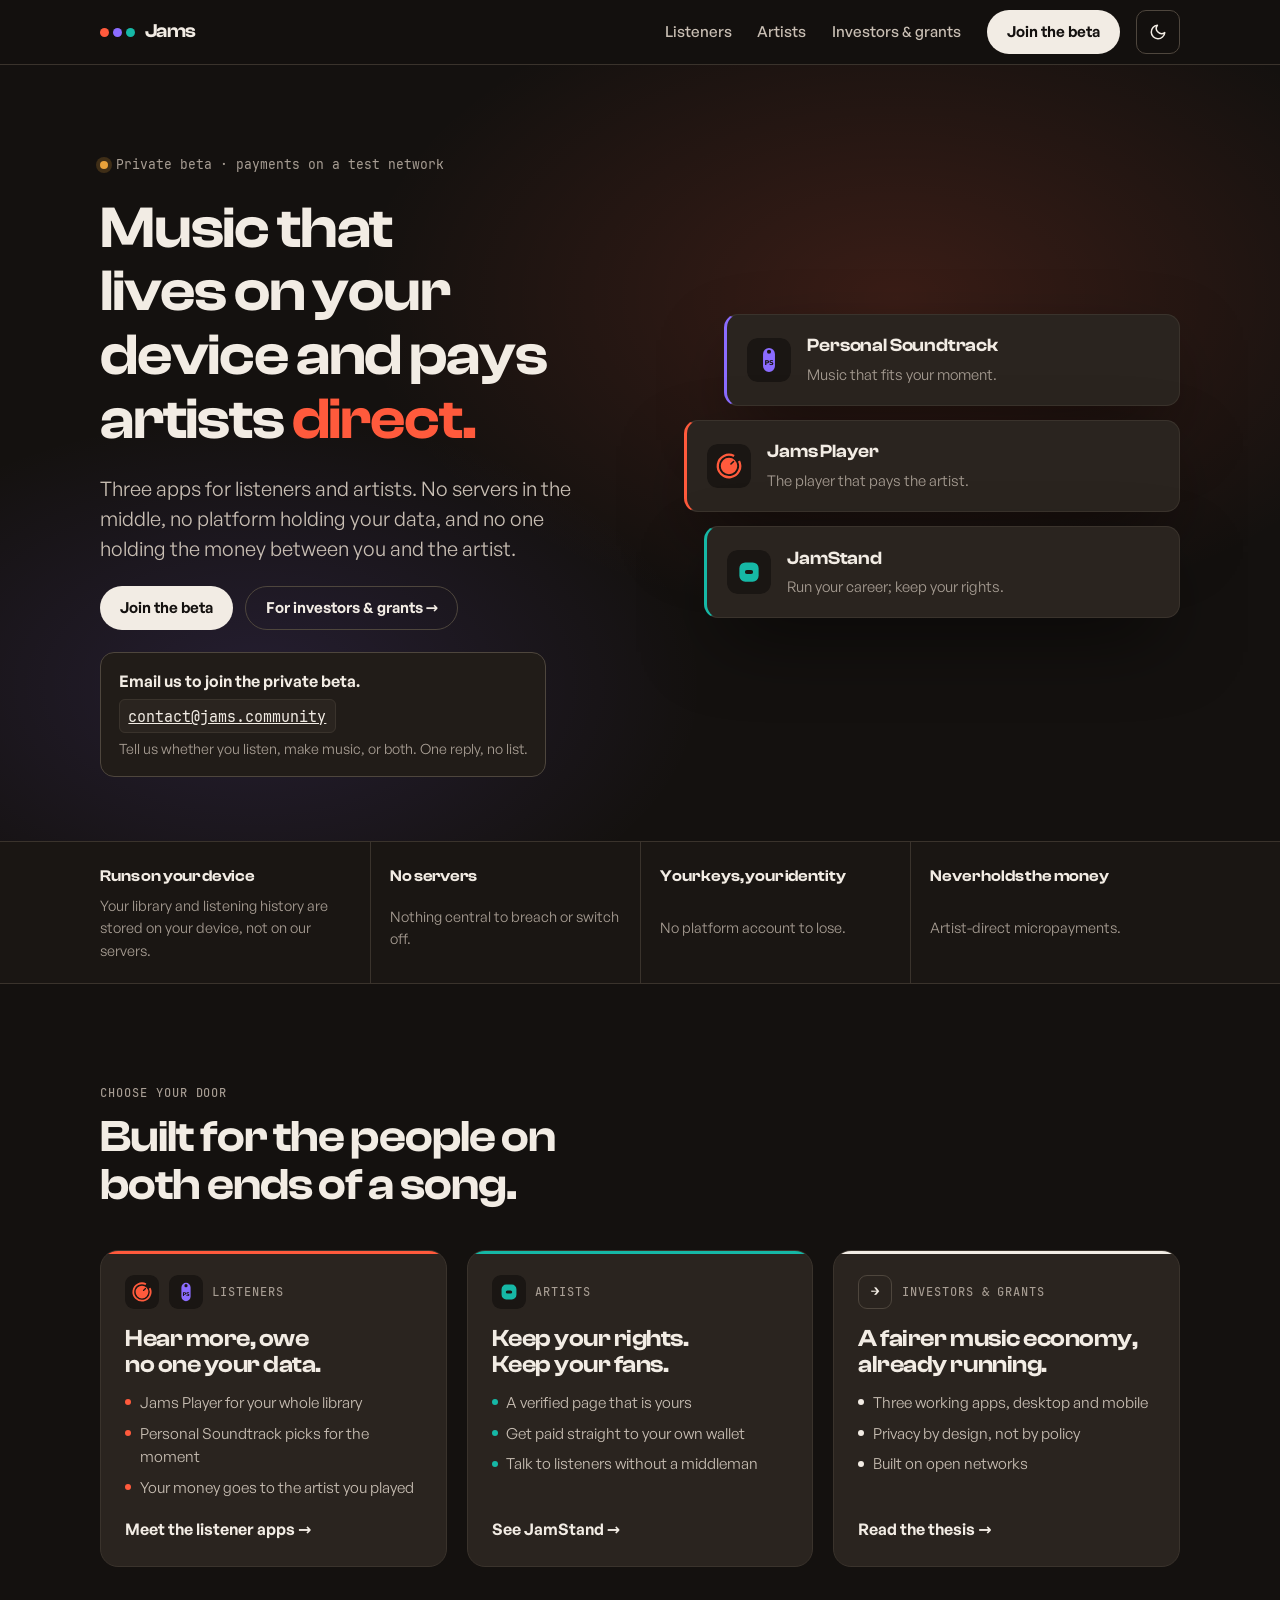
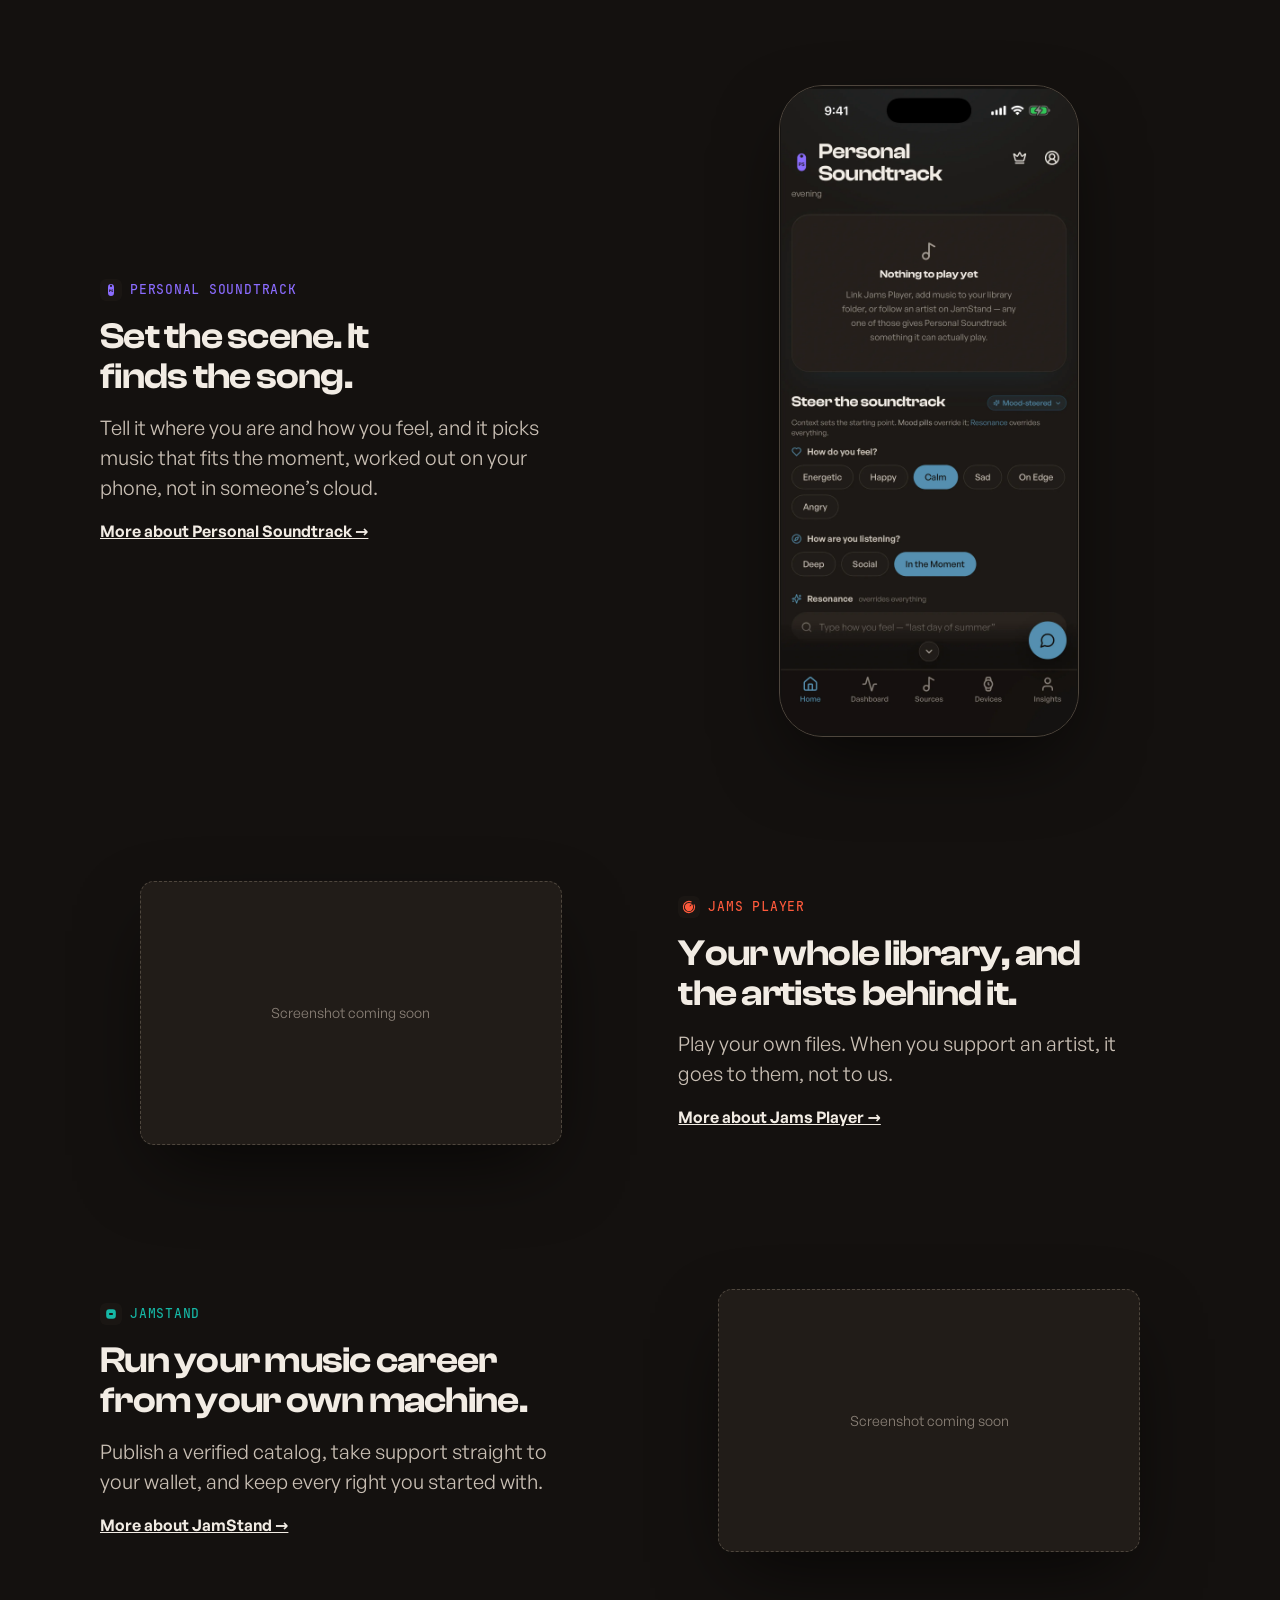
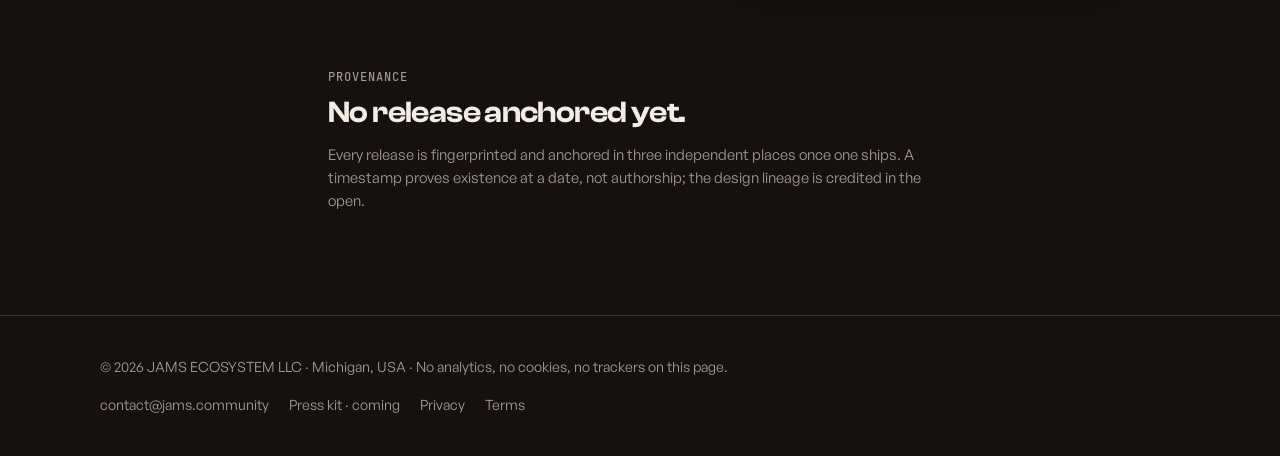
==== index.html @ eea95879 "Publish jams.community site (built from wt/site-release 1a2d0ad56) Co-Authored-By: Claude Opus 5.5 (" ====
<!doctype html>
<html lang="en" data-app="hub" data-theme="dark">
<head>
<meta charset="utf-8">
<meta name="viewport" content="width=device-width, initial-scale=1">
<script>(function(){try{if(localStorage.getItem("jams-theme")==="light")document.documentElement.setAttribute("data-theme","light");}catch(e){}document.documentElement.className+=" js";})();</script>
<title>Jams — Music that lives on your device and pays artists direct.</title>
<meta name="description" content="Three apps for listeners and artists. No servers in the middle, no platform holding your data, and no one holding the money between you and the artist.">
<link rel="icon" href="./marks/jams.d1a4eaee.svg">
<link rel="stylesheet" href="./tokens.6f598be9.css">
<link rel="stylesheet" href="./fonts.3f3f7ff3.css">
<link rel="stylesheet" href="./site.20ca114e.css">
<script src="./site.17825a82.js" defer></script>
</head>
<body>
<div class="page">
<header class="nav"><div class="wrap">
<div class="bar">
<a class="brand" href="./"><span class="brand__dots"><i></i><i></i><i></i></span>Jams</a>
<nav class="nav__links" aria-label="Primary"><a href="./#listen">Listeners</a><a href="./jamstand/">Artists</a><a href="./investors/">Investors &amp; grants</a><a class="btn btn-primary" href="./#join">Join the beta</a></nav>
<div class="nav__right"><button type="button" class="theme-toggle" data-theme-toggle aria-pressed="false" aria-label="Switch to light theme"><svg class="icon-sun" viewBox="0 0 24 24" fill="none" stroke="currentColor" stroke-width="2" stroke-linecap="round" aria-hidden="true"><circle cx="12" cy="12" r="4"></circle><path d="M12 2v2M12 20v2M4.93 4.93l1.41 1.41M17.66 17.66l1.41 1.41M2 12h2M20 12h2M4.93 19.07l1.41-1.41M17.66 6.34l1.41-1.41"></path></svg><svg class="icon-moon" viewBox="0 0 24 24" fill="none" stroke="currentColor" stroke-width="2" stroke-linecap="round" stroke-linejoin="round" aria-hidden="true"><path d="M21 12.79A9 9 0 1 1 11.21 3 7 7 0 0 0 21 12.79Z"></path></svg></button><button type="button" class="menu-btn" data-menu-toggle aria-expanded="false" aria-controls="mnav">Menu</button></div>
</div>
<nav class="mobile-nav" id="mnav" aria-label="Menu"><a href="./#listen">Listeners</a><a href="./jamstand/">Artists</a><a href="./investors/">Investors &amp; grants</a><a class="btn btn-primary" href="./#join">Join the beta</a></nav>
</div></header>
<main>
<section class="hero"><div class="wrap hero__grid">
<div class="hero__copy">
<span class="status"><i></i>Private beta &middot; payments on a test network</span>
<h1>Music that lives on your device and pays artists <em>direct.</em></h1>
<p class="lede">Three apps for listeners and artists. No servers in the middle, no platform holding your data, and no one holding the money between you and the artist.</p>
<div class="cta-row"><a class="btn btn-primary" href="#join">Join the beta</a><a class="btn btn-ghost" href="./investors/">For investors &amp; grants &rarr;</a></div>
<div id="join" class="join" role="region" aria-label="How to join">
<b>Email us to join the private beta.</b>
<a href="mailto:contact@jams.community"><code>contact@jams.community</code></a>
<small>Tell us whether you listen, make music, or both. One reply, no list.</small>
</div>
</div>
<div class="stage">
<a class="tile tile--ps" href="./ps/"><img src="./marks/ps.a2062bba.svg" alt="" width="44" height="44"><b>Personal Soundtrack</b><span>Music that fits your moment.</span></a>
<a class="tile tile--jp" href="./jp/"><img src="./marks/jp.30a206e2.svg" alt="" width="44" height="44"><b>Jams Player</b><span>The player that pays the artist.</span></a>
<a class="tile tile--js" href="./jamstand/"><img src="./marks/jamstand.f0c3744e.svg" alt="" width="44" height="44"><b>JamStand</b><span>Run your career; keep your rights.</span></a>
</div>
</div></section>

<div class="trust"><div class="wrap trust__grid">
<div><b>Runs on your device</b><span>Your library and listening history are stored on your device, not on our servers.</span></div>
<div><b>No servers</b><span>Nothing central to breach or switch off.</span></div>
<div><b>Your keys, your identity</b><span>No platform account to lose.</span></div>
<div><b>Never holds the money</b><span>Artist-direct micropayments.</span></div>
</div></div>

<section id="doors" class="block"><div class="wrap">
<div class="sec-head"><span class="eyebrow">Choose your door</span><h2>Built for the people on both ends of a song.</h2></div>
<div class="doors">
<a class="door" href="#listen"><div class="who"><img src="./marks/jp.30a206e2.svg" alt="" width="34" height="34"><img src="./marks/ps.a2062bba.svg" alt="" width="34" height="34"><span class="eyebrow">Listeners</span></div>
<div><h3>Hear more, owe no one your data.</h3><ul><li>Jams Player for your whole library</li><li>Personal Soundtrack picks for the moment</li><li>Your money goes to the artist you played</li></ul></div>
<span class="go">Meet the listener apps &rarr;</span></a>
<a class="door js" href="./jamstand/"><div class="who"><img src="./marks/jamstand.f0c3744e.svg" alt="" width="34" height="34"><span class="eyebrow">Artists</span></div>
<div><h3>Keep your rights. Keep your fans.</h3><ul><li>A verified page that is yours</li><li>Get paid straight to your own wallet</li><li>Talk to listeners without a middleman</li></ul></div>
<span class="go">See JamStand &rarr;</span></a>
<a class="door inv" href="./investors/"><div class="who"><span class="inv-mark" aria-hidden="true">&rarr;</span><span class="eyebrow">Investors &amp; grants</span></div>
<div><h3>A fairer music economy, already running.</h3><ul><li>Three working apps, desktop and mobile</li><li>Privacy by design, not by policy</li><li>Built on open networks</li></ul></div>
<span class="go">Read the thesis &rarr;</span></a>
</div>
</div></section>

<section id="listen" class="block" style="padding-top:0"><div class="wrap">
<div class="feature">
<div class="f-copy"><span class="tag" style="--a:var(--ps)"><img src="./marks/ps.a2062bba.svg" alt="" width="22" height="22">Personal Soundtrack</span>
<h3>Set the scene. It finds the song.</h3>
<p class="lede">Tell it where you are and how you feel, and it picks music that fits the moment, worked out on your phone, not in someone&rsquo;s cloud.</p>
<a class="more" href="./ps/">More about Personal Soundtrack &rarr;</a></div>
<div class="f-media"><figure class="slot slot--phone" data-moment="P2"><picture><source type="image/webp" srcset="./captures/P2-iphone-dark.webp"><img src="./captures/P2-iphone-dark.png" alt="Personal Soundtrack on iPhone: choosing the feeling for the next hour." loading="lazy"></picture></figure></div>
</div>
<div class="feature flip">
<div class="f-copy"><span class="tag" style="--a:var(--jp)"><img src="./marks/jp.30a206e2.svg" alt="" width="22" height="22">Jams Player</span>
<h3>Your whole library, and the artists behind it.</h3>
<p class="lede">Play your own files. When you support an artist, it goes to them, not to us.</p>
<a class="more" href="./jp/">More about Jams Player &rarr;</a></div>
<div class="f-media"><figure class="slot slot--desktop" data-moment="J3" data-alt="Jams Player on a Mac: an artist page with the verified badge and the catalog."><span class="slot__id">J3</span><figcaption class="slot__note">Desktop · artist page · verified · catalog · no prices shown</figcaption><span class="slot__flag">real capture from the running app, or this slot stays empty</span></figure></div>
</div>
<div id="artists" class="feature">
<div class="f-copy"><span class="tag" style="--a:var(--js)"><img src="./marks/jamstand.f0c3744e.svg" alt="" width="22" height="22">JamStand</span>
<h3>Run your music career from your own machine.</h3>
<p class="lede">Publish a verified catalog, take support straight to your wallet, and keep every right you started with.</p>
<a class="more" href="./jamstand/">More about JamStand &rarr;</a></div>
<div class="f-media"><figure class="slot slot--desktop" data-moment="S1" data-alt="JamStand: a public artist page with a verified catalog."><span class="slot__id">S1</span><figcaption class="slot__note">Public artist page · verified · desktop dark</figcaption><span class="slot__flag">real capture from the running app, or this slot stays empty</span></figure></div>
</div>
</div></section>

<section id="provenance" class="block" style="padding-top:0"><div class="wrap provenance"><span class="eyebrow">Provenance</span><h2 class="section__title">No release anchored yet.</h2><p class="provenance__note">Every release is fingerprinted and anchored in three independent places once one ships. A timestamp proves existence at a date, not authorship; the design lineage is credited in the open.</p></div></section>
</main>
<footer id="footer" class="footer"><div class="wrap foot">
<p>&copy; 2026 JAMS ECOSYSTEM LLC &middot; Michigan, USA &middot; No analytics, no cookies, no trackers on this page.</p>
<div class="foot__links"><a href="mailto:contact@jams.community">contact@jams.community</a><span>Press kit &middot; coming</span><a href="./privacy/">Privacy</a><a href="./terms/">Terms</a></div>
</div></footer>
</div>
</body>
</html>
---- tokens.6f598be9.css ----
/* ============================================================================
   JAMS ECOSYSTEM — DESIGN TOKENS
   Single source of truth for color, type, space, radius, elevation, motion.
   Consumed by all three apps: Personal Soundtrack (PS), Jams Player (JP), JamStand.

   Architecture:
     :root            → shared primitives + shared semantic tokens (the "spine")
     [data-app="..."] → per-app accent + identity overrides (the "siblings")
     [data-theme]     → dark (default) / light surface ramps

   Rule of the house: components read SEMANTIC tokens (--surface, --text, --accent),
   never primitives (--ink-800, --violet-500) directly. Re-theme by swapping the
   semantic layer, never by find-replacing component code.
   ============================================================================ */

:root {
  /* ---- NEUTRAL SPINE (warm, desaturated — not pure black, not cold gray) ----
     A hair of warmth (hue ~32, very low sat) reads crafted/human. Pure #0a0a0a
     reads sterile and is one of the AI-default looks we are explicitly avoiding. */
  --ink-950: #14110f;  /* deepest background */
  --ink-900: #1a1613;  /* app background */
  --ink-850: #211c18;  /* raised surface */
  --ink-800: #2a241f;  /* card / panel */
  --ink-750: #322b25;  /* card hover */
  --ink-700: #3a332c;  /* hairline / border */
  --ink-600: #4e463d;  /* strong border */
  --ink-500: #8a8077;  /* muted / disabled text */
  --ink-400: #a89e94;  /* tertiary text */
  --ink-300: #c9bfb4;  /* secondary text */
  --ink-200: #e0d8cd;
  --ink-100: #f2ece4;  /* primary text (warm off-white, never pure #fff) */
  --ink-50:  #faf6f0;  /* paper white */

  /* ---- SHARED SEMANTIC COLOR (status reads the same in all three apps) ---- */
  --success: #36b37e;
  --warning: #e8a13a;
  --danger:  #e5484d;
  --success-dim: #1f6b4d;
  --warning-dim: #8a5e1c;
  --danger-dim:  #8a2b2e;

  /* ---- TYPOGRAPHY ----
     Self-hostable, no-CDN faces (privacy posture: no font-host beacon).
     Display: Clash Display · Text/UI: General Sans · Mono: JetBrains Mono.
     See foundations/02-typography.md for rationale + fallbacks. */
  --font-display: "Clash Display", "General Sans", system-ui, sans-serif;
  --font-text:    "General Sans", system-ui, -apple-system, "Segoe UI", sans-serif;
  --font-mono:    "JetBrains Mono", "Geist Mono", ui-monospace, "SF Mono", monospace;

  /* Type scale (rem). Major-third-ish for headings, tight steps for UI. */
  --text-2xs:  0.6875rem; /* 11 — legal, badges */
  --text-xs:   0.75rem;   /* 12 — captions, metadata */
  --text-sm:   0.875rem;  /* 14 — secondary UI */
  --text-base: 1rem;      /* 16 — body default */
  --text-md:   1.125rem;  /* 18 — emphasized body */
  --text-lg:   1.25rem;   /* 20 — subheads */
  --text-xl:   1.5rem;    /* 24 — section titles */
  --text-2xl:  1.875rem;  /* 30 — screen titles */
  --text-3xl:  2.25rem;   /* 36 — display small */
  --text-4xl:  3rem;      /* 48 — display */
  --text-5xl:  3.75rem;   /* 60 — hero / marketing */

  --leading-tight: 1.12;  /* display / large headings */
  --leading-snug:  1.3;   /* subheads */
  --leading-base:  1.5;   /* body */
  --leading-relaxed: 1.65;/* long-form reading */

  --weight-regular: 400;
  --weight-medium:  500;
  --weight-semibold: 600;
  --weight-bold:    700;

  /* Optical tracking — tighten large type, open up small/all-caps. */
  --track-tight:  -0.02em;  /* display */
  --track-snug:   -0.01em;  /* headings */
  --track-normal:  0;
  --track-wide:    0.04em;  /* eyebrows, all-caps labels */
  --track-mono:    0.01em;

  /* ---- SPACING (4px base grid) ---- */
  --space-0: 0;
  --space-1: 0.25rem;  /* 4 */
  --space-2: 0.5rem;   /* 8 */
  --space-3: 0.75rem;  /* 12 */
  --space-4: 1rem;     /* 16 */
  --space-5: 1.25rem;  /* 20 */
  --space-6: 1.5rem;   /* 24 */
  --space-8: 2rem;     /* 32 */
  --space-10: 2.5rem;  /* 40 */
  --space-12: 3rem;    /* 48 */
  --space-16: 4rem;    /* 64 */
  --space-20: 5rem;    /* 80 */
  --space-24: 6rem;    /* 96 */

  /* ---- RADIUS ----
     Workhorses are md/lg. Key hero elements (album art, now-playing) should use
     continuous "squircle" corners where supported — see foundations notes. */
  --radius-sm:  6px;
  --radius-md:  10px;   /* buttons, inputs, small cards */
  --radius-lg:  14px;   /* cards, panels */
  --radius-xl:  20px;   /* sheets, modals */
  --radius-2xl: 28px;   /* large surfaces, now-playing */
  --radius-full: 9999px;

  /* ---- ELEVATION ----
     In dark UI, elevation is mostly a TONAL step (lighter surface) + a restrained
     shadow + an optional 1px top highlight. Heavy drop shadows read cheap on dark. */
  --shadow-sm:  0 1px 2px rgba(0,0,0,0.28);
  --shadow-md:  0 4px 12px rgba(0,0,0,0.32);
  --shadow-lg:  0 12px 32px rgba(0,0,0,0.40);
  --shadow-xl:  0 24px 64px rgba(0,0,0,0.48);
  --highlight-top: inset 0 1px 0 rgba(255,255,255,0.05); /* catches light on a raised edge */

  /* ---- MOTION (mirror of tokens/motion.ts; CSS-only fallbacks live here) ----
     Springs are the primary system (JS). These durations/easings are for the rare
     CSS-only cases (opacity fades, color, simple hover) where a spring isn't worth it. */
  --dur-instant: 80ms;
  --dur-fast:    140ms;  /* micro-interactions */
  --dur-base:    220ms;  /* most transitions */
  --dur-slow:    320ms;  /* large surfaces */
  --dur-slower:  480ms;  /* page-scale / ambient */

  --ease-standard:  cubic-bezier(0.2, 0, 0, 1);   /* decelerate-heavy "settle" */
  --ease-emphasized: cubic-bezier(0.3, 0, 0, 1);
  --ease-exit:      cubic-bezier(0.4, 0, 1, 1);    /* accelerate out */

  --stagger-step: 24ms; /* between list items; cap cascade at ~8 items, rest instant */

  /* ---- Z-INDEX SCALE ---- */
  --z-base: 0;
  --z-raised: 10;
  --z-sticky: 100;
  --z-overlay: 1000;
  --z-modal: 1100;
  --z-toast: 1200;
}

/* ============================================================================
   DARK THEME (default) — semantic surfaces + text mapped onto the spine
   ============================================================================ */
:root,
[data-theme="dark"] {
  color-scheme: dark;
  --bg:            var(--ink-900);
  --bg-deep:       var(--ink-950);
  --surface:       var(--ink-850);
  --surface-2:     var(--ink-800);
  --surface-hover: var(--ink-750);
  --border:        var(--ink-700);
  --border-strong: var(--ink-600);

  --text:          var(--ink-100);
  --text-secondary: var(--ink-300);
  --text-tertiary: var(--ink-400);
  --text-muted:    var(--ink-500);
  --text-on-accent: #14110f; /* dark text sits on the bright accents below */

  --overlay-scrim: rgba(10, 8, 6, 0.6);
}

/* ============================================================================
   LIGHT THEME — paper-warm, for JamStand business surfaces, web, press
   ============================================================================ */
[data-theme="light"] {
  color-scheme: light;
  --bg:            var(--ink-50);
  --bg-deep:       #ffffff;
  --surface:       #ffffff;
  --surface-2:     #f4eee6;
  --surface-hover: #ece4d9;
  --border:        #e2d8cb;
  --border-strong: #cdc0b0;

  --text:          var(--ink-950);
  --text-secondary: #4e463d;
  --text-tertiary: #6f655a;
  --text-muted:    #8a8077;
  --text-on-accent: #ffffff;

  --overlay-scrim: rgba(20, 17, 15, 0.4);
  --shadow-sm:  0 1px 2px rgba(20,17,15,0.06);
  --shadow-md:  0 4px 12px rgba(20,17,15,0.08);
  --shadow-lg:  0 12px 32px rgba(20,17,15,0.12);
  --shadow-xl:  0 24px 64px rgba(20,17,15,0.16);
  --highlight-top: inset 0 1px 0 rgba(255,255,255,0.6);
}

/* ============================================================================
   PER-APP ACCENT IDENTITY — the "siblings, not clones" layer.
   Everything above is shared. Only the accent + a couple of identity hooks change.
   ============================================================================ */

/* ---- PERSONAL SOUNDTRACK (PS) — adaptive warm→cool spectrum --------------
   PS's signature is that the accent IS your state: it can shift along a spectrum
   driven by biometric/mood input. --ps-state-* are the anchors; the running app
   interpolates between them on-device. --accent is the balanced default. */
[data-app="ps"] {
  --accent:        #ff9457;  /* balanced default (warm amber-coral) */
  --accent-hover:  #ff8440;
  --accent-press:  #f5742c;
  --accent-dim:    #6e4630;  /* low-emphasis accent surfaces */
  --accent-ghost:  rgba(255, 148, 87, 0.12);
  --focus-ring:    #ff9457;

  /* Biometric/mood spectrum anchors (interpolated at runtime) */
  --ps-state-calm:    #5ba8d9;  /* low arousal — cool */
  --ps-state-focus:   #4fc2a8;  /* steady focus — cool-green */
  --ps-state-balanced:#ff9457;  /* neutral — warm */
  --ps-state-elevated:#ff5e7a;  /* high energy — hot */
}

/* ---- JAMS PLAYER (JP) — rich violet/indigo ---------------------------
   The listening surface. Reads rich + creative + music-forward, and is
   deliberately NOT streaming-green. */
[data-app="jp"] {
  --accent:        #ff5a3c;  /* Ember — warm, analog, deliberately not the AI-default violet */
  --accent-hover:  #ff6b50;
  --accent-press:  #e84a2c;
  --accent-dim:    #6e3326;
  --accent-ghost:  rgba(255, 90, 60, 0.12);
  --focus-ring:    #ff5a3c;
}

/* ---- JAMSTAND — trustworthy teal + warm stage spotlight -----------------
   The artist business surface (catalog, earnings, verification, B2B, live).
   Teal = trust/craft. --spotlight is the warm secondary reserved for the
   live-music / venue / ticketing surfaces only. */
[data-app="jamstand"] {
  --accent:        #16b8a6;
  --accent-hover:  #13a695;
  --accent-press:  #0e9488;
  --accent-dim:    #0c4f49;
  --accent-ghost:  rgba(22, 184, 166, 0.12);
  --focus-ring:    #16b8a6;

  --spotlight:       #f5a623;  /* live events / ticketing only */
  --spotlight-ghost: rgba(245, 166, 35, 0.12);
}

/* ============================================================================
   QUALITY-FLOOR PRIMITIVES (every app inherits these for free)
   ============================================================================ */

/* Visible keyboard focus everywhere. Never remove outlines without a replacement. */
:where(a, button, input, select, textarea, [tabindex]):focus-visible {
  outline: 2px solid var(--focus-ring, var(--accent));
  outline-offset: 2px;
  border-radius: var(--radius-sm);
}

/* Reduced motion: collapse transforms, keep a fast opacity crossfade. Polish and
   accessible are not in tension — this is part of the spec, not an afterthought. */
@media (prefers-reduced-motion: reduce) {
  *,
  *::before,
  *::after {
    animation-duration: 0.01ms !important;
    animation-iteration-count: 1 !important;
    transition-duration: var(--dur-fast) !important;
    transition-property: opacity, color, background-color, border-color !important;
    scroll-behavior: auto !important;
  }
}

/* ============================================================================
   SITES LAYER — SITES_DESIGN_BRIEF.md §2 "known drift to reconcile".
   Everything above this line is the verbatim design-system copy; only this
   block is sites-specific. Two additions, not edits to the spine above:
   1. [data-app="ps"] --accent here is violet (the approved canvas + the
      shipped app-icon), overriding the amber default above for site pages
      only — the token-reconciliation lane is a separate follow-up.
   2. [data-app="hub"] has no entry above (hub is not one of the three apps);
      the hub uses the JP Ember accent on the neutral spine per the canvas.
   ============================================================================ */
[data-app="ps"] {
  --accent:        #8b6cff;
  --accent-hover:  #9b80ff;
  --accent-press:  #7658e0;
  --accent-dim:    #4a3d73;
  --accent-ghost:  rgba(139, 108, 255, 0.12);
  --focus-ring:    #8b6cff;
}

[data-app="hub"] {
  --accent:        #ff5a3c;
  --accent-hover:  #ff6b50;
  --accent-press:  #e84a2c;
  --accent-dim:    #6e3326;
  --accent-ghost:  rgba(255, 90, 60, 0.12);
  --focus-ring:    #ff5a3c;
}

/* P1-2 (2026-09-16 review): the design-system spine's light-theme
   --text-on-accent: #ffffff (line ~178 above) fails AA against every one of
   this branch's light-theme accents — measured hero-CTA contrast: hub/jp
   3.10:1, ps 3.69:1, jamstand 2.49:1 (jamstand ships light by default, so
   this was its worst-contrast element). Overriding to a dark ink instead
   measures 6.07:1 / 5.09:1 / 7.56:1 respectively — all pass AA (>= 4.5:1).
   Same token drives .money__seg labels and the pressed
   .scene-board__scenario state, both fixed by this one override. */
[data-theme="light"] {
  --text-on-accent: #14110f;
}

/* ============================================================================
   SITES LAYER, MOCKUP V2 (accepted by the founder 2026-10-18).
   The site-specific page ramp, accent trio and glow from the accepted mockup.
   Dark-first (the apps are dark-only); the light theme is paper-warm. The
   light accents are darker than the dark ones so accent text clears AA on the
   paper background. Components read these names; the semantic tokens above
   still drive the legal pages and the interaction widgets.
   ============================================================================ */
:root,
[data-theme="dark"] {
  --page:    #14110f;
  --page-2:  #1a1613;
  --panel:   #211c18;
  --card:    #2a241f;
  --line:    #3a332c;
  --line-2:  #4e463d;
  --fg:      #f2ece4;
  --fg-2:    #c9bfb4;
  --fg-3:    #a89e94;
  --fg-4:    #8a8077;
  --jp:      #ff5a3c;
  --ps:      #8b6cff;
  --js:      #16b8a6;
  --ok:      #36b37e;
  --warn:    #e8a13a;
  --shot-shadow: 0 30px 80px -20px rgba(0, 0, 0, 0.7);
  --glow: radial-gradient(60% 60% at 70% 30%, rgba(255, 90, 60, 0.16), transparent 70%),
          radial-gradient(50% 50% at 20% 80%, rgba(139, 108, 255, 0.14), transparent 70%);
}
[data-theme="light"] {
  --page:    #faf6f0;
  --page-2:  #f2ece4;
  --panel:   #efe7dc;
  --card:    #fffdf9;
  --line:    #e0d8cd;
  --line-2:  #c9bfb4;
  --fg:      #1a1613;
  --fg-2:    #3a332c;
  --fg-3:    #4e463d;
  --fg-4:    #6b6158;
  --jp:      #d9402a;
  --ps:      #6a4de0;
  --js:      #0e8a7c;
  --ok:      #1f7a54;
  --warn:    #9a6414;
  --shot-shadow: 0 30px 70px -24px rgba(40, 25, 10, 0.35);
  --glow: radial-gradient(60% 60% at 70% 30%, rgba(255, 90, 60, 0.12), transparent 70%),
          radial-gradient(50% 50% at 20% 80%, rgba(139, 108, 255, 0.10), transparent 70%);
}
/* darker accents on paper so accent text clears AA */
[data-theme="light"][data-app="hub"],
[data-theme="light"][data-app="jp"]       { --accent: #d9402a; --focus-ring: #d9402a; }
[data-theme="light"][data-app="ps"]       { --accent: #6a4de0; --focus-ring: #6a4de0; }
[data-theme="light"][data-app="jamstand"] { --accent: #0e8a7c; --focus-ring: #0e8a7c; }
/* investors has no app of its own: neutral ink accent */
[data-app="investors"] { --accent: var(--fg); --focus-ring: var(--fg-2); --accent-ghost: rgba(138, 128, 119, 0.14); }
---- fonts.3f3f7ff3.css ----
/* Self-hosted faces for the marketing sites. No font CDN, no external request —
   SITES_DESIGN_BRIEF.md §2. Files copied verbatim from apps/jamstand/public/fonts. */

@font-face {
  font-family: "Clash Display";
  src: url("./fonts/ClashDisplay-Regular.woff2") format("woff2");
  font-weight: 400;
  font-style: normal;
  font-display: swap;
}
@font-face {
  font-family: "Clash Display";
  src: url("./fonts/ClashDisplay-Medium.woff2") format("woff2");
  font-weight: 500;
  font-style: normal;
  font-display: swap;
}
@font-face {
  font-family: "Clash Display";
  src: url("./fonts/ClashDisplay-Semibold.woff2") format("woff2");
  font-weight: 600;
  font-style: normal;
  font-display: swap;
}
@font-face {
  font-family: "Clash Display";
  src: url("./fonts/ClashDisplay-Bold.woff2") format("woff2");
  font-weight: 700;
  font-style: normal;
  font-display: swap;
}

@font-face {
  font-family: "General Sans";
  src: url("./fonts/GeneralSans-Regular.woff2") format("woff2");
  font-weight: 400;
  font-style: normal;
  font-display: swap;
}
@font-face {
  font-family: "General Sans";
  src: url("./fonts/GeneralSans-Medium.woff2") format("woff2");
  font-weight: 500;
  font-style: normal;
  font-display: swap;
}
@font-face {
  font-family: "General Sans";
  src: url("./fonts/GeneralSans-Semibold.woff2") format("woff2");
  font-weight: 600;
  font-style: normal;
  font-display: swap;
}
@font-face {
  font-family: "General Sans";
  src: url("./fonts/GeneralSans-Bold.woff2") format("woff2");
  font-weight: 700;
  font-style: normal;
  font-display: swap;
}

@font-face {
  font-family: "JetBrains Mono";
  src: url("./fonts/JetBrainsMono-Regular.woff2") format("woff2");
  font-weight: 400;
  font-style: normal;
  font-display: swap;
}
@font-face {
  font-family: "JetBrains Mono";
  src: url("./fonts/JetBrainsMono-Medium.woff2") format("woff2");
  font-weight: 500;
  font-style: normal;
  font-display: swap;
}
---- site.20ca114e.css ----
/* site.css — components for the marketing site (hub, investors, JP, PS,
   JamStand, privacy, terms), ported from the accepted mockup v2 (founder,
   2026-10-18). Classes only; values come from tokens.css (the semantic vars
   plus the sites layer at its end). Mobile-first: base rules stack at phone
   width (16px gutter, no horizontal scroll); the min-width blocks restore the
   desktop layout. */

* {
  box-sizing: border-box;
}

html {
  -webkit-text-size-adjust: 100%;
}

body {
  margin: 0;
  min-height: 100vh;
  background: var(--page);
  color: var(--fg);
  font-family: var(--font-text);
  font-size: var(--text-base);
  line-height: 1.55;
  -webkit-font-smoothing: antialiased;
  overflow-x: hidden;
}

img {
  max-width: 100%;
  height: auto;
}

.page {
  display: flex;
  flex-direction: column;
  width: 100%;
}

.wrap {
  width: 100%;
  max-width: 1160px;
  margin-inline: auto;
  padding-inline: clamp(16px, 4vw, 40px);
}

h1, h2, h3 {
  margin: 0;
  font-family: var(--font-display);
  font-weight: var(--weight-semibold);
  letter-spacing: var(--track-tight);
  line-height: 1.08;
  text-wrap: balance;
}

p {
  margin: 0;
}

a {
  color: inherit;
}
a:hover {
  opacity: 0.85;
}

.visually-hidden {
  position: absolute;
  width: 1px;
  height: 1px;
  padding: 0;
  margin: -1px;
  overflow: hidden;
  clip: rect(0, 0, 0, 0);
  white-space: nowrap;
  border: 0;
}

.eyebrow {
  font-family: var(--font-mono);
  font-size: var(--text-xs);
  font-weight: var(--weight-medium);
  line-height: 1;
  letter-spacing: 0.08em;
  text-transform: uppercase;
  color: var(--fg-3);
}

.lede {
  max-width: 40ch;
  font-size: clamp(1.05rem, 1.6vw, 1.25rem);
  line-height: 1.5;
  color: var(--fg-2);
}

/* ---- buttons ---- */
.btn {
  display: inline-flex;
  align-items: center;
  justify-content: center;
  gap: 0.5rem;
  min-height: 44px;
  padding: 0.7rem 1.2rem;
  border-radius: var(--radius-full);
  border: 1px solid transparent;
  font-family: var(--font-text);
  font-weight: var(--weight-semibold);
  font-size: 0.95rem;
  line-height: 1.2;
  text-decoration: none;
  white-space: nowrap;
  cursor: pointer;
}
.btn-primary {
  background: var(--fg);
  color: var(--page);
}
.btn-ghost {
  border-color: var(--line-2);
  color: var(--fg);
  background: transparent;
}

/* ---- header / nav ---- */
.nav {
  position: sticky;
  top: 0;
  z-index: var(--z-sticky);
  background: color-mix(in srgb, var(--page) 86%, transparent);
  -webkit-backdrop-filter: blur(12px);
  backdrop-filter: blur(12px);
  border-bottom: 1px solid var(--line);
}
.bar {
  display: flex;
  align-items: center;
  gap: 1rem;
  min-height: 64px;
}
.brand {
  display: flex;
  align-items: center;
  gap: 0.6rem;
  text-decoration: none;
  font-family: var(--font-display);
  font-weight: var(--weight-semibold);
  font-size: 1.2rem;
  letter-spacing: -0.02em;
}
.brand__dots {
  display: flex;
  gap: 4px;
}
.brand__dots i {
  display: block;
  width: 9px;
  height: 9px;
  border-radius: 50%;
}
.brand__dots i:nth-child(1) { background: var(--jp); }
.brand__dots i:nth-child(2) { background: var(--ps); }
.brand__dots i:nth-child(3) { background: var(--js); }
.brand__app {
  font-weight: var(--weight-medium);
  color: var(--fg-3);
}
.nav__links {
  display: flex;
  align-items: center;
  gap: 1.6rem;
  margin-left: auto;
}
.nav__links a:not(.btn) {
  text-decoration: none;
  color: var(--fg-2);
  font-weight: var(--weight-medium);
  font-size: 0.95rem;
}
.nav__links a:not(.btn):hover,
.nav__links a[aria-current] {
  color: var(--fg);
}
.nav__right {
  display: flex;
  align-items: center;
  gap: 0.5rem;
}
.theme-toggle {
  display: inline-flex;
  align-items: center;
  justify-content: center;
  width: 44px;
  height: 44px;
  border-radius: var(--radius-md);
  border: 1px solid var(--line-2);
  background: transparent;
  color: var(--fg);
  cursor: pointer;
  flex-shrink: 0;
}
.theme-toggle svg {
  width: 18px;
  height: 18px;
}
.theme-toggle .icon-moon { display: none; }
:root[data-theme="dark"] .theme-toggle .icon-sun { display: none; }
:root[data-theme="dark"] .theme-toggle .icon-moon { display: block; }

.menu-btn {
  display: none;
  min-height: 44px;
  padding: 0.5rem 0.8rem;
  border: 1px solid var(--line-2);
  border-radius: var(--radius-md);
  background: none;
  color: var(--fg);
  font-family: var(--font-text);
  font-weight: var(--weight-medium);
  font-size: 0.9rem;
  cursor: pointer;
}
.mobile-nav {
  display: none;
}
@media (max-width: 820px) {
  .bar {
    flex-wrap: wrap;
  }
  .nav__links {
    display: none;
  }
  .nav__right {
    margin-left: auto;
  }
  .js .menu-btn {
    display: inline-flex;
    align-items: center;
  }
  /* no JS: the mobile links are simply always visible below the bar */
  .mobile-nav {
    display: flex;
    flex-direction: column;
    gap: 0.25rem;
    padding-block: 0.5rem 1rem;
    border-top: 1px solid var(--line);
  }
  .js .mobile-nav {
    display: none;
  }
  .js .nav.open .mobile-nav {
    display: flex;
  }
  .mobile-nav a:not(.btn) {
    display: block;
    padding: 0.75rem 0;
    text-decoration: none;
    font-weight: var(--weight-medium);
    border-bottom: 1px solid var(--line);
  }
  .mobile-nav .btn {
    margin-top: 0.75rem;
  }
}

/* ---- hero ---- */
.hero {
  position: relative;
  overflow: hidden;
  padding-block: clamp(3rem, 7vw, 6rem) clamp(2rem, 5vw, 4rem);
}
.hero::before {
  content: "";
  position: absolute;
  inset: 0;
  background: var(--glow);
  pointer-events: none;
}
.hero__grid {
  position: relative;
  display: grid;
  grid-template-columns: minmax(0, 1.05fr) minmax(0, 1fr);
  gap: clamp(2rem, 5vw, 4rem);
  align-items: center;
}
.hero__copy {
  display: grid;
  gap: 1.4rem;
  min-width: 0;
  justify-items: start;
}
.hero h1 {
  font-size: clamp(2.3rem, 4.6vw, 3.9rem);
}
.hero h1 em {
  font-style: normal;
  color: var(--accent);
}
.cta-row {
  display: flex;
  flex-wrap: wrap;
  gap: 0.75rem;
}
.status {
  display: inline-flex;
  align-items: center;
  gap: 0.5rem;
  font-family: var(--font-mono);
  font-size: 0.8rem;
  color: var(--fg-3);
}
.status i {
  width: 8px;
  height: 8px;
  border-radius: 50%;
  background: var(--warn);
  box-shadow: 0 0 0 4px color-mix(in srgb, var(--warn) 20%, transparent);
}
@media (max-width: 820px) {
  .hero__grid {
    grid-template-columns: 1fr;
  }
}

/* hero stage: the three apps, as tiles */
.stage {
  position: relative;
  display: grid;
  gap: 0.9rem;
  min-width: 0;
}
.tile {
  display: grid;
  grid-template-columns: auto 1fr;
  gap: 0.2rem 1rem;
  align-items: center;
  padding: 1.1rem 1.25rem;
  border: 1px solid var(--line);
  border-left: 3px solid var(--a);
  border-radius: 14px;
  background: var(--card);
  box-shadow: var(--shot-shadow);
  text-decoration: none;
}
.tile--ps { --a: var(--ps); margin-left: clamp(0rem, 4vw, 2.5rem); }
.tile--jp { --a: var(--jp); }
.tile--js { --a: var(--js); margin-left: clamp(0rem, 2vw, 1.25rem); }
.tile img {
  grid-row: span 2;
  width: 44px;
  height: 44px;
  border-radius: 11px;
}
.tile b {
  font-family: var(--font-display);
  font-weight: var(--weight-semibold);
  font-size: 1.15rem;
  letter-spacing: -0.01em;
}
.tile span {
  color: var(--fg-3);
  font-size: 0.92rem;
}

/* join panel: always visible, no JS needed */
.join {
  display: grid;
  gap: 0.6rem;
  max-width: 32rem;
  padding: 1rem 1.1rem;
  border: 1px solid var(--line-2);
  border-radius: 14px;
  background: var(--panel);
  scroll-margin-top: 90px;
}
.join:target {
  border-color: var(--accent);
}
.join b {
  font-weight: var(--weight-semibold);
}
.join code,
.contact code {
  justify-self: start;
  font-family: var(--font-mono);
  font-size: 0.95rem;
  user-select: all;
  background: var(--card);
  padding: 0.35rem 0.55rem;
  border-radius: 6px;
  border: 1px solid var(--line);
}
.join small {
  color: var(--fg-3);
  font-size: 0.88rem;
}

/* ---- trust strip ---- */
.trust {
  border-block: 1px solid var(--line);
  background: var(--page-2);
}
.trust__grid {
  display: grid;
  grid-template-columns: repeat(4, minmax(0, 1fr));
}
.trust__grid > div {
  display: grid;
  gap: 0.3rem;
  padding: 1.4rem 1.2rem;
  border-left: 1px solid var(--line);
}
.trust__grid > div:first-child {
  border-left: 0;
  padding-left: 0;
}
.trust b {
  font-family: var(--font-display);
  font-weight: var(--weight-semibold);
  font-size: 1rem;
  letter-spacing: -0.01em;
}
.trust span {
  color: var(--fg-3);
  font-size: 0.9rem;
}
@media (max-width: 820px) {
  .trust__grid {
    grid-template-columns: repeat(2, minmax(0, 1fr));
  }
  .trust__grid > div {
    border-left: 0;
    padding-left: 0;
    border-top: 1px solid var(--line);
  }
  .trust__grid > div:nth-child(-n + 2) {
    border-top: 0;
  }
}

/* ---- generic block + section ---- */
.block {
  padding-block: clamp(3.5rem, 8vw, 6.5rem);
}
.sec-head {
  display: grid;
  gap: 0.9rem;
  max-width: 44rem;
  margin-bottom: 2.5rem;
}
.sec-head h2 {
  font-size: clamp(1.9rem, 3.6vw, 2.8rem);
}

/* ---- hub: choose your door ---- */
.doors {
  display: grid;
  grid-template-columns: repeat(3, minmax(0, 1fr));
  gap: 1.25rem;
}
.door {
  --a: var(--jp);
  position: relative;
  display: grid;
  grid-template-rows: auto 1fr auto;
  gap: 1.1rem;
  min-width: 0;
  padding: 1.5rem;
  border: 1px solid var(--line);
  border-radius: 18px;
  background: var(--card);
  text-decoration: none;
  overflow: hidden;
  transition: border-color var(--dur-base), transform var(--dur-base);
}
.door:hover {
  border-color: var(--a);
  transform: translateY(-2px);
  opacity: 1;
}
.door::after {
  content: "";
  position: absolute;
  left: 0;
  right: 0;
  top: 0;
  height: 3px;
  background: var(--a);
}
.door.ps { --a: var(--ps); }
.door.js { --a: var(--js); }
.door.inv { --a: var(--fg); }
.door .who {
  display: flex;
  align-items: center;
  gap: 0.6rem;
}
.door .who img {
  width: 34px;
  height: 34px;
  border-radius: 9px;
}
.door h3 {
  font-size: 1.5rem;
}
.door ul {
  display: grid;
  gap: 0.45rem;
  margin: 0.8rem 0 0;
  padding: 0;
  list-style: none;
  color: var(--fg-2);
  font-size: 0.95rem;
}
.door li {
  display: flex;
  gap: 0.55rem;
}
.door li::before {
  content: "";
  flex: none;
  width: 6px;
  height: 6px;
  margin-top: 0.55em;
  border-radius: 50%;
  background: var(--a);
}
.door .go {
  font-weight: var(--weight-semibold);
  color: var(--fg);
}
.inv-mark {
  display: grid;
  place-items: center;
  width: 34px;
  height: 34px;
  border: 1px solid var(--line-2);
  border-radius: 9px;
  font-family: var(--font-mono);
  font-weight: var(--weight-semibold);
  font-size: 0.8rem;
}
@media (max-width: 900px) {
  .doors {
    grid-template-columns: 1fr;
  }
}

/* ---- hub: app feature rows ---- */
.feature {
  display: grid;
  grid-template-columns: minmax(0, 1fr) minmax(0, 1fr);
  gap: clamp(2rem, 6vw, 5rem);
  align-items: center;
}
.feature + .feature {
  margin-top: clamp(4rem, 9vw, 7rem);
}
.feature.flip .f-copy {
  order: 2;
}
.f-copy {
  display: grid;
  gap: 1rem;
  min-width: 0;
  justify-items: start;
}
.f-copy h3 {
  font-size: clamp(1.7rem, 3vw, 2.3rem);
}
.f-copy .tag {
  display: inline-flex;
  align-items: center;
  gap: 0.5rem;
  font-family: var(--font-mono);
  font-weight: var(--weight-medium);
  font-size: 0.8rem;
  letter-spacing: 0.06em;
  text-transform: uppercase;
  color: var(--a);
}
.f-copy .tag img {
  width: 22px;
  height: 22px;
  border-radius: 6px;
}
.f-copy .more {
  font-weight: var(--weight-semibold);
  color: var(--fg);
}
.f-media {
  display: flex;
  justify-content: center;
  min-width: 0;
}
.feature .slot {
  box-shadow: var(--shot-shadow);
}
@media (max-width: 820px) {
  .feature {
    grid-template-columns: 1fr;
  }
  .feature.flip .f-copy {
    order: 0;
  }
}

/* ---- investors page ---- */
.inv-hero {
  position: relative;
  padding-block: clamp(3rem, 7vw, 5.5rem) 2rem;
}
.inv-hero h1 {
  max-width: 18ch;
  margin-top: 1rem;
  font-size: clamp(2.2rem, 5vw, 3.8rem);
}
.inv-hero .lede {
  max-width: 52ch;
  margin-top: 1.2rem;
}
.cols {
  display: grid;
  grid-template-columns: minmax(0, 13rem) minmax(0, 1fr);
  gap: 2rem 4rem;
  padding-block: 2.75rem;
  border-top: 1px solid var(--line);
}
.cols h2 {
  font-size: 1.25rem;
  letter-spacing: -0.01em;
}
.cols .body {
  display: grid;
  gap: 1rem;
  min-width: 0;
  max-width: 62ch;
  color: var(--fg-2);
}
.cols .body strong {
  color: var(--fg);
  font-weight: var(--weight-semibold);
}
@media (max-width: 760px) {
  .cols {
    grid-template-columns: 1fr;
    gap: 1rem;
  }
}
.built {
  display: grid;
  grid-template-columns: repeat(2, minmax(0, 1fr));
  gap: 1px;
  background: var(--line);
  border: 1px solid var(--line);
  border-radius: 14px;
  overflow: hidden;
}
.built > div {
  display: grid;
  gap: 0.3rem;
  align-content: start;
  padding: 1.1rem 1.2rem;
  background: var(--card);
}
.built b {
  display: flex;
  flex-wrap: wrap;
  align-items: center;
  gap: 0.5rem;
  font-weight: var(--weight-semibold);
  color: var(--fg);
}
.built span {
  font-size: 0.92rem;
}
.pill {
  font-family: var(--font-mono);
  font-weight: var(--weight-regular);
  font-size: 0.68rem;
  text-transform: uppercase;
  letter-spacing: 0.06em;
  padding: 0.15rem 0.45rem;
  border-radius: var(--radius-full);
  border: 1px solid currentColor;
}
.pill.live { color: var(--ok); }
.pill.test { color: var(--warn); }
@media (max-width: 620px) {
  .built {
    grid-template-columns: 1fr;
  }
}
.good {
  display: grid;
  gap: 0.9rem;
  margin: 0;
  padding: 0;
  list-style: none;
}
.good li {
  padding-left: 1.1rem;
  border-left: 2px solid var(--line-2);
}
.good li b {
  display: block;
  color: var(--fg);
  font-weight: var(--weight-semibold);
}
.contact {
  display: flex;
  flex-wrap: wrap;
  align-items: center;
  gap: 0.75rem;
}
.small {
  font-size: 0.9rem;
}

/* ---- provenance (hub) ---- */
.provenance {
  display: grid;
  gap: 0.9rem;
  max-width: 44rem;
}
.provenance h2 {
  font-size: clamp(1.4rem, 2.4vw, 1.9rem);
}
.provenance__note {
  color: var(--fg-3);
  font-size: 0.92rem;
}
.provenance__code {
  display: block;
  padding: 0.5rem 0.7rem;
  border: 1px solid var(--line);
  border-radius: 8px;
  background: var(--card);
  font-family: var(--font-mono);
  font-size: 0.8rem;
  overflow-wrap: anywhere;
}
.provenance__list {
  display: grid;
  gap: 0.5rem;
}

/* ---- app pages: hero, sections ---- */
.apphero {
  position: relative;
  overflow: hidden;
  padding-block: clamp(3rem, 7vw, 5.5rem) clamp(1.5rem, 4vw, 3rem);
}
.apphero::before {
  content: "";
  position: absolute;
  inset: 0;
  background: radial-gradient(55% 70% at 75% 20%, color-mix(in srgb, var(--accent) 18%, transparent), transparent 70%);
  pointer-events: none;
}
.apphero .wrap {
  position: relative;
  display: grid;
  gap: 1.3rem;
  justify-items: start;
}
.apphero__title {
  max-width: 16ch;
  font-size: clamp(2.3rem, 5vw, 3.9rem);
}
.apphero__sub {
  max-width: 48ch;
  font-size: clamp(1.05rem, 1.6vw, 1.25rem);
  line-height: 1.5;
  color: var(--fg-2);
}
.apphero .tag {
  display: inline-flex;
  align-items: center;
  gap: 0.5rem;
  font-family: var(--font-mono);
  font-weight: var(--weight-medium);
  font-size: 0.8rem;
  letter-spacing: 0.06em;
  text-transform: uppercase;
  color: var(--accent);
}
.apphero .tag img {
  width: 22px;
  height: 22px;
  border-radius: 6px;
}
.section {
  padding-block: clamp(2.5rem, 6vw, 4.5rem);
  border-top: 1px solid var(--line);
}
.section > .wrap {
  display: grid;
  gap: 1.25rem;
}
.section__title {
  font-size: clamp(1.6rem, 3vw, 2.3rem);
}
.eyebrow--accent {
  color: var(--accent);
}

/* ---- footer ---- */
.footer {
  margin-top: auto;
  padding-block: 2.5rem;
  border-top: 1px solid var(--line);
  color: var(--fg-3);
  font-size: 0.88rem;
}
.foot {
  display: flex;
  flex-wrap: wrap;
  align-items: center;
  justify-content: space-between;
  gap: 1rem 2rem;
}
.foot__links {
  display: flex;
  flex-wrap: wrap;
  gap: 0.5rem 1.25rem;
}
.foot a {
  text-decoration: none;
}
.foot a:hover {
  color: var(--fg);
  opacity: 1;
}

/* ---- moment (alternating screenshot + copy) ---- */
.moment {
  display: flex;
  flex-direction: column;
  gap: 20px;
  padding: 40px 16px;
  border-top: 1px solid var(--border);
}
.moment__copy {
  display: flex;
  flex-direction: column;
  gap: 12px;
  max-width: 460px;
}
.moment__title {
  font-size: var(--text-3xl);
}
.moment__sentence {
  font-size: var(--text-md);
  line-height: var(--leading-base);
  color: var(--text-secondary);
}
.moment__media {
  display: flex;
  justify-content: center;
}

/* ---- screenshot slot (placeholder until the capture pipeline fills it) --- */
.slot {
  display: flex;
  flex-direction: column;
  align-items: center;
  justify-content: center;
  gap: 10px;
  width: 100%;
  border: 1px dashed var(--border-strong);
  background: var(--surface);
  color: var(--text-tertiary);
  text-align: center;
  padding: 24px;
}
.slot--phone {
  max-width: 300px;
  /* M-1 (2026-09-16 review): SPEC §3 ships iPhone 6.9" captures at
     1320x2868 (1:2.172) — the old 300/580 (1:1.933) box cropped ~11% off
     every real phone screenshot's height under object-fit:cover, which is
     editing a capture the spec says is never edited. */
  aspect-ratio: 1320 / 2868;
  border-radius: 44px;
}
.slot--phone picture,
.slot--phone img {
  object-fit: contain;
}
.slot--desktop {
  max-width: 560px;
  aspect-ratio: 560 / 350;
  border-radius: var(--radius-lg);
}
.slot__id {
  font-family: var(--font-mono);
  font-size: var(--text-xs);
  letter-spacing: var(--track-wide);
  color: var(--text-secondary);
}
.slot__note {
  font-size: var(--text-sm);
  line-height: var(--leading-base);
}
.slot__flag {
  font-size: var(--text-xs);
  color: var(--text-muted);
}
.slot picture,
.slot img {
  display: block;
  width: 100%;
  height: 100%;
  object-fit: cover;
  border: 0;
}
.slot:has(img) {
  border-style: solid;
  padding: 0;
  overflow: hidden;
}

/* ---- three-card strip ---- */
.strip__grid {
  display: grid;
  grid-template-columns: 1fr;
  gap: 16px;
}
.strip__card {
  display: flex;
  flex-direction: column;
  gap: 8px;
  padding: 20px;
  border: 1px solid var(--border);
  border-radius: var(--radius-lg);
  background: var(--surface);
}
.strip__card-title {
  font-family: var(--font-display);
  font-weight: var(--weight-semibold);
  font-size: var(--text-xl);
  letter-spacing: var(--track-snug);
}
.strip__card-text {
  font-size: var(--text-sm);
  line-height: var(--leading-base);
  color: var(--text-secondary);
}


/* ---- signature interaction shell ---- */
.interaction {
  display: flex;
  flex-direction: column;
  align-items: center;
  gap: 32px;
  padding: 24px;
  border: 1px solid var(--border);
  border-radius: var(--radius-2xl);
  background: var(--surface);
}

/* Dial (JP) */
.dial {
  display: flex;
  flex-direction: column;
  gap: 14px;
  width: 100%;
  min-width: 0;
}
.dial__knob-wrap {
  display: flex;
  justify-content: center;
}
.dial__knob {
  width: 160px;
  height: 160px;
  border-radius: var(--radius-full);
  background: var(--surface-2);
  border: 1px solid var(--border-strong);
  position: relative;
  flex-shrink: 0;
  box-shadow: var(--shadow-lg);
  touch-action: none;
  cursor: grab;
}
.dial__knob:active {
  cursor: grabbing;
}
.dial__pointer {
  position: absolute;
  left: 50%;
  top: 12px;
  width: 6px;
  height: 52px;
  margin-left: -3px;
  border-radius: 3px;
  background: var(--accent);
  transform-origin: 50% 68px;
}
.dial__waveform {
  display: flex;
  align-items: flex-end;
  gap: 2px;
  height: 56px;
}
.dial__bar {
  flex: 1 1 0;
  min-width: 0;
  max-width: 4px;
  border-radius: 2px;
  background: var(--border-strong);
}
.dial__bar--played {
  background: var(--accent);
}
.dial__readout {
  display: flex;
  justify-content: space-between;
  font-family: var(--font-mono);
  font-size: var(--text-sm);
  color: var(--text-tertiary);
}

/* Scene board (PS) — "Set the scene": three scenario buttons swap two plain
   lines of site copy (which track it picks, one sentence of what was
   read). M-4 (2026-09-16 review, supersedes the earlier context-readout-
   card version): deliberately NOT a card, NOT a field list, NOT anything
   that reads as app chrome — plain paragraphs in the site's own type, same
   treatment as .moment__sentence elsewhere on the page. No app-screen
   imitation — this is the site's own control, not a drawn phone frame. */
.scene-board {
  display: flex;
  flex-direction: column;
  gap: 16px;
  width: 100%;
}
.scene-board__scenarios {
  display: flex;
  gap: 8px;
  flex-wrap: wrap;
}
.scene-board__scenario {
  padding: 8px 14px;
  border-radius: var(--radius-full);
  border: 1px solid var(--border-strong);
  font-size: var(--text-sm);
  color: var(--text-secondary);
  background: transparent;
  cursor: pointer;
  font-family: inherit;
}
.scene-board__scenario[aria-pressed="true"] {
  background: var(--accent);
  color: var(--text-on-accent);
  border-color: var(--accent);
}
.scene-board__caption {
  font-size: var(--text-sm);
  color: var(--text-muted);
  line-height: var(--leading-base);
}
.scene-board__line {
  font-size: var(--text-lg);
  line-height: var(--leading-base);
  color: var(--text);
}
.scene-board__line--read {
  font-size: var(--text-md);
  color: var(--text-secondary);
}
.scene-board__track,
.scene-board__artist,
.scene-board__read {
  font-weight: var(--weight-medium);
}


/* ---- legal pages (Privacy, Terms) — rendered from docs/legal by
   sites/legal.mjs. Scoped under .legal so no other page is affected. ---- */
.legal {
  display: flex;
  flex-direction: column;
  gap: 24px;
  width: 100%;
  max-width: 760px;
  margin: 0 auto;
  padding: 32px 16px 56px;
}
.legal__draft {
  padding: 14px 16px;
  border: 1px solid var(--accent);
  border-radius: var(--radius-md);
  background: var(--accent-ghost);
  color: var(--text);
  font-size: var(--text-sm);
  line-height: var(--leading-snug);
}
.legal__body {
  color: var(--text-secondary);
  font-size: var(--text-base);
  line-height: var(--leading-relaxed);
}
.legal__body > * + * {
  margin-top: 16px;
}
.legal__body h1 {
  font-size: var(--text-3xl);
  color: var(--text);
}
.legal__body h2 {
  margin-top: 32px;
  font-size: var(--text-xl);
  color: var(--text);
}
.legal__body h3,
.legal__body h4 {
  margin-top: 24px;
  font-size: var(--text-lg);
  color: var(--text);
}
.legal__body ul {
  margin: 0;
  padding-left: 22px;
}
.legal__body li + li {
  margin-top: 8px;
}
.legal__body blockquote {
  margin: 0;
  padding: 12px 16px;
  border-left: 3px solid var(--border-strong);
  background: var(--surface);
  border-radius: var(--radius-sm);
}
.legal__body blockquote p + p {
  margin-top: 8px;
}
.legal__body hr {
  border: 0;
  border-top: 1px solid var(--border);
}
.legal__body code {
  font-family: var(--font-mono);
  font-size: 0.92em;
}
.legal__table {
  overflow-x: auto;
  border: 1px solid var(--border);
  border-radius: var(--radius-sm);
}
.legal__table table {
  width: 100%;
  min-width: 34rem;
  border-collapse: collapse;
  font-size: var(--text-sm);
  line-height: var(--leading-snug);
}
.legal__table th,
.legal__table td {
  padding: 8px 12px;
  text-align: left;
  vertical-align: top;
  border-bottom: 1px solid var(--border);
}
.legal__table th {
  color: var(--text);
  font-weight: var(--weight-semibold);
  background: var(--surface);
}
.legal__table tr:last-child td {
  border-bottom: 0;
}
.legal__placeholder {
  padding: 0 4px;
  border-radius: var(--radius-sm);
  background: var(--accent-ghost);
  color: var(--text);
  font-family: var(--font-mono);
  font-size: 0.92em;
}
@media (min-width: 820px) {
  .legal {
    padding: 56px 80px 80px;
  }
}

/* ---- app pages: moment rows laid out on the shared wrap ---- */
.moment {
  padding: clamp(2.5rem, 6vw, 4.5rem) 0;
}
.moment__inner {
  display: grid;
  grid-template-columns: minmax(0, 1fr);
  gap: 2rem;
  align-items: center;
}
.moment__copy {
  max-width: 460px;
}
@media (min-width: 820px) {
  .moment__inner {
    grid-template-columns: minmax(0, 1fr) minmax(0, 1fr);
    gap: clamp(2rem, 6vw, 5rem);
  }
  .moment--flip .moment__copy {
    order: 2;
  }
}
.strip {
  padding-block: clamp(2.5rem, 6vw, 4.5rem);
  border-top: 1px solid var(--line);
}
@media (min-width: 820px) {
  .strip__grid {
    grid-template-columns: repeat(3, minmax(0, 1fr));
  }
}

/* beta panel on the app pages */
.beta {
  display: grid;
  gap: 0.75rem;
  max-width: 44rem;
}
.beta h2 {
  font-size: clamp(1.5rem, 2.6vw, 2rem);
}
.beta p {
  color: var(--fg-2);
}

/* motion: honour the reduced-motion guard set by site.js */
@media (prefers-reduced-motion: reduce) {
  .door { transition: none; }
  .door:hover { transform: none; }
}
:root.reduced-motion .door {
  transition: none;
}
:root.reduced-motion .door:hover {
  transform: none;
}
/* Public release: an empty slot shows no internal capture notes, only that a
   real screenshot is still to come (real-captures rule: empty, labelled). */
.slot:not(:has(img)) > .slot__id,
.slot:not(:has(img)) > .slot__note,
.slot:not(:has(img)) > .slot__flag {
  display: none;
}
.slot:not(:has(img))::after {
  content: "Screenshot coming soon";
  font-size: var(--text-sm);
  color: var(--text-muted);
}
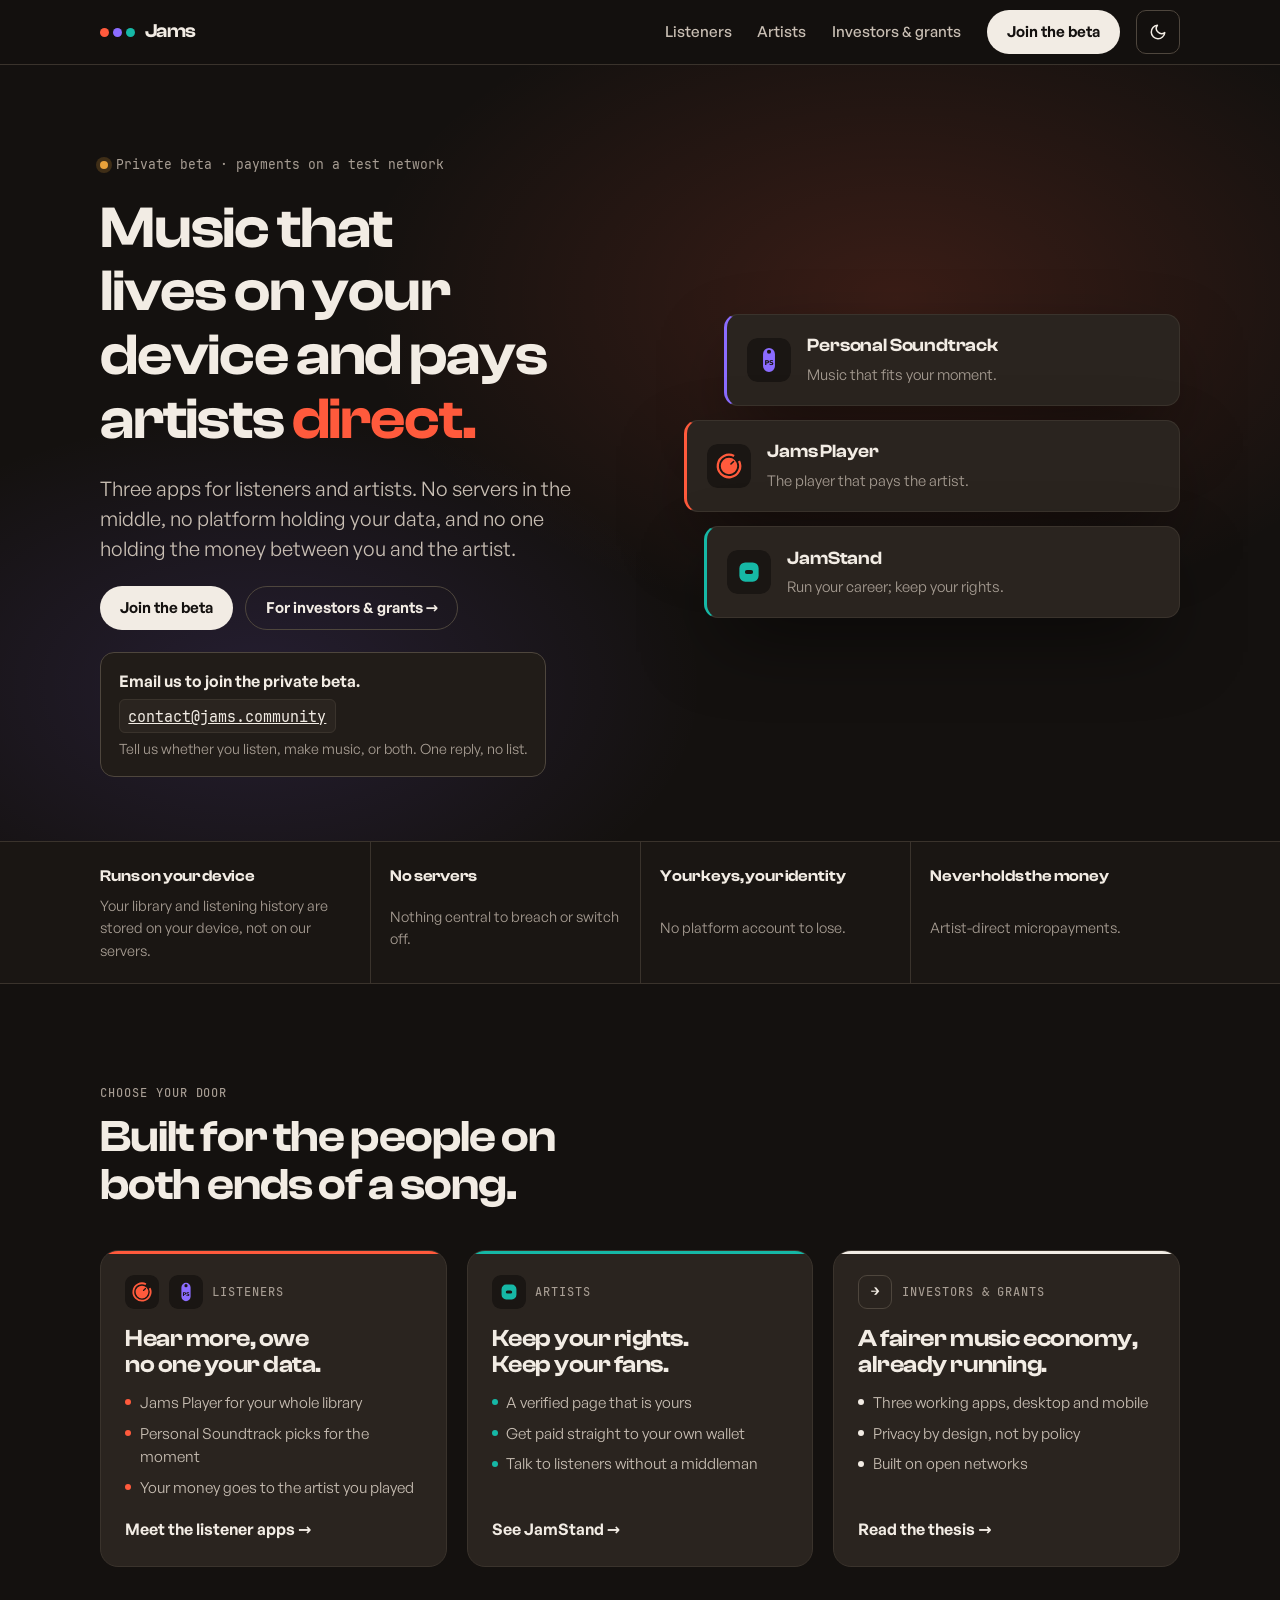
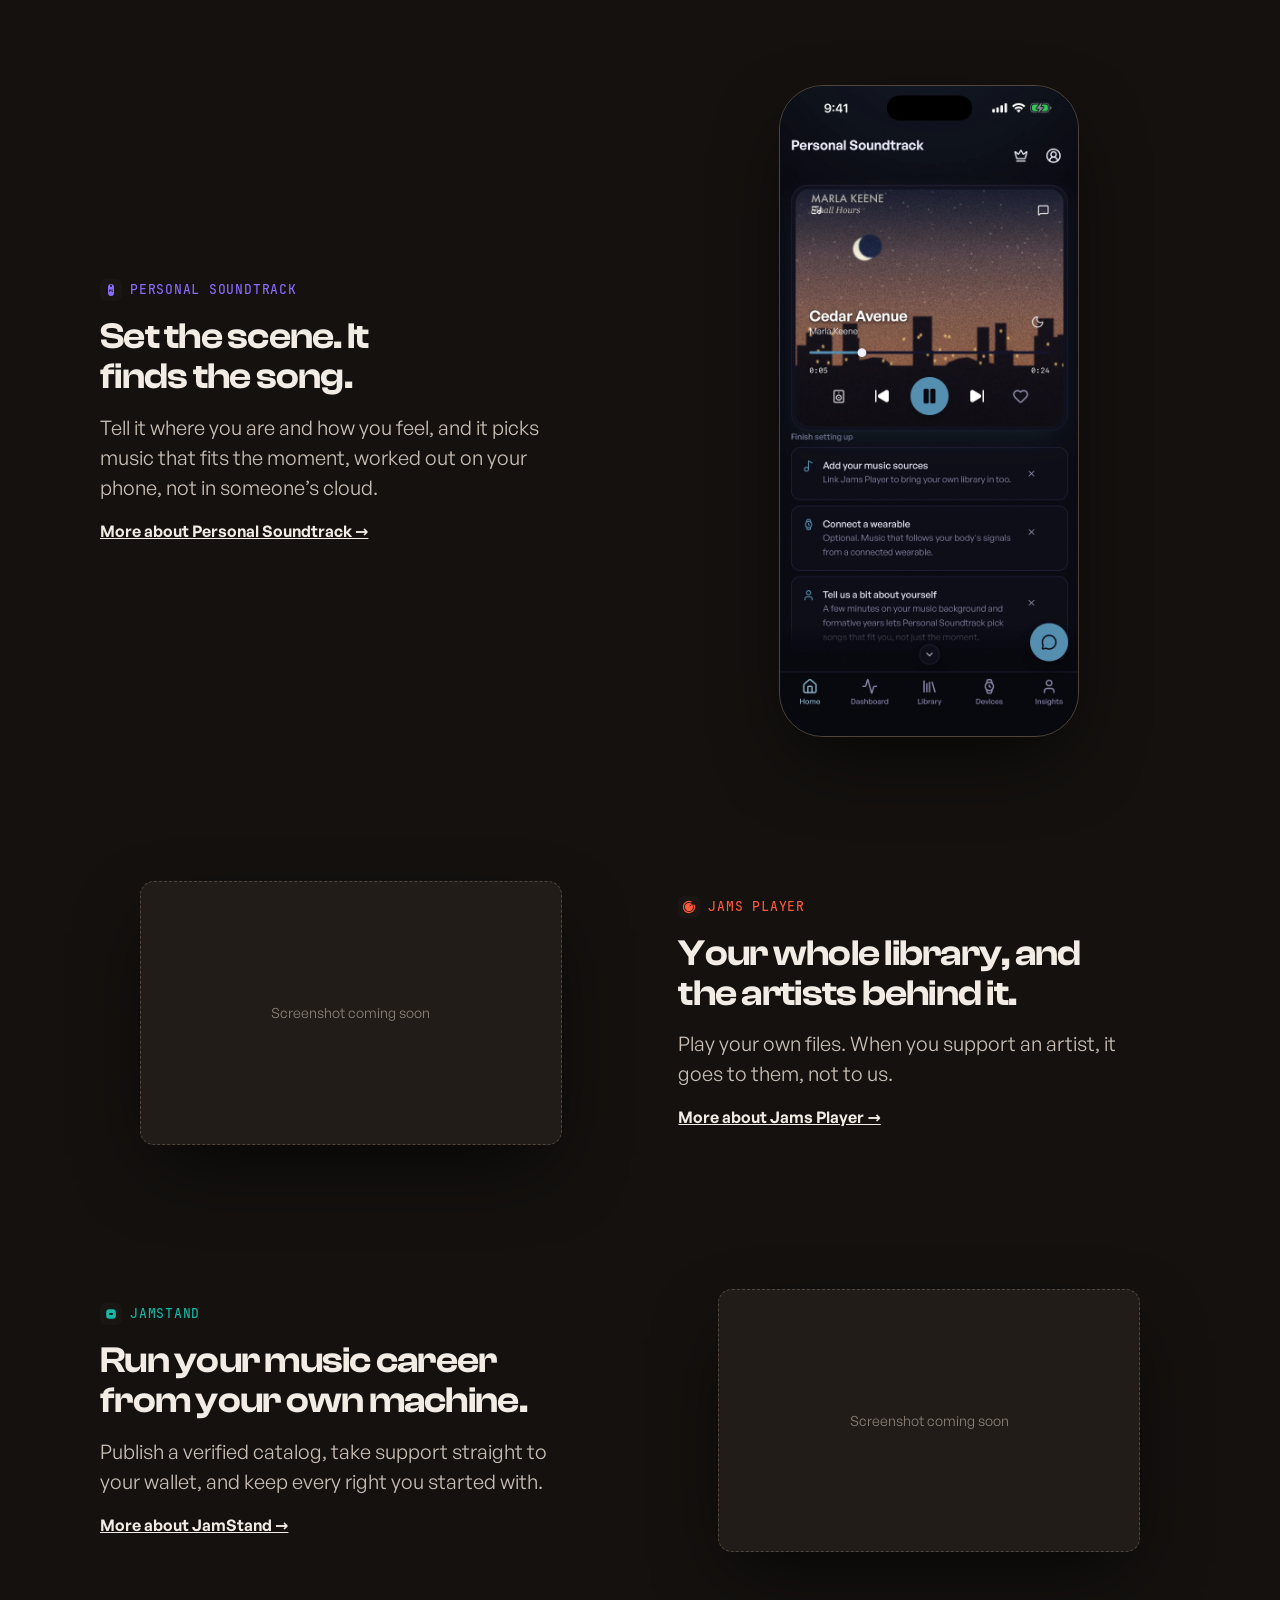
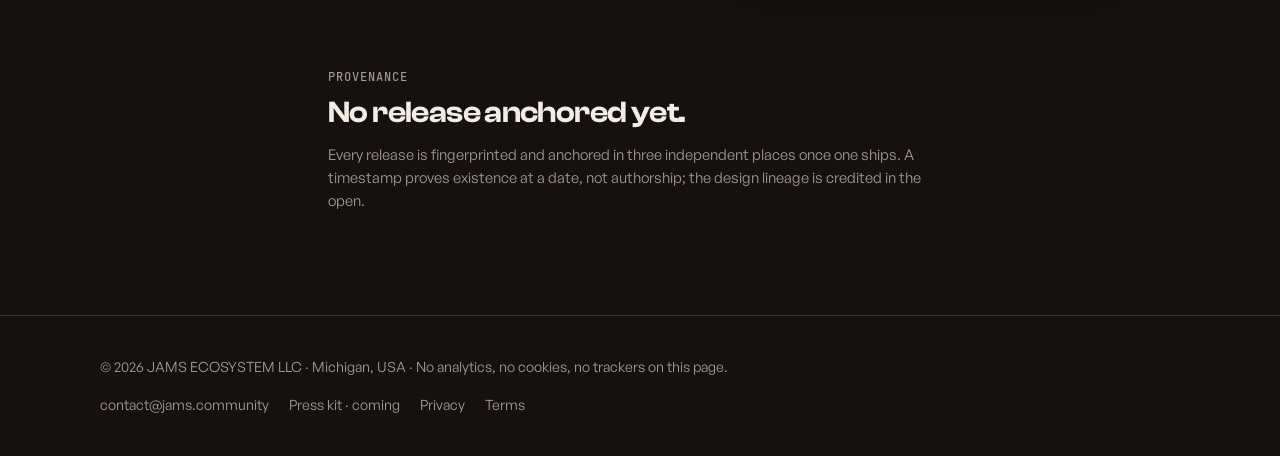
==== commit 8ab32ce4: "PS Home screenshot: demo song playing" ====
--- a/index.html
+++ b/index.html
@@ -70,7 +70,7 @@
 <h3>Set the scene. It finds the song.</h3>
 <p class="lede">Tell it where you are and how you feel, and it picks music that fits the moment, worked out on your phone, not in someone&rsquo;s cloud.</p>
 <a class="more" href="./ps/">More about Personal Soundtrack &rarr;</a></div>
-<div class="f-media"><figure class="slot slot--phone" data-moment="P2"><picture><source type="image/webp" srcset="./captures/P2-iphone-dark.webp"><img src="./captures/P2-iphone-dark.png" alt="Personal Soundtrack on iPhone: choosing the feeling for the next hour." loading="lazy"></picture></figure></div>
+<div class="f-media"><figure class="slot slot--phone" data-moment="P2"><picture><source type="image/webp" srcset="./captures/P2-iphone-dark.webp"><img src="./captures/P2-iphone-dark.png" alt="Personal Soundtrack on iPhone: the Home screen with a song playing." loading="lazy"></picture></figure></div>
 </div>
 <div class="feature flip">
 <div class="f-copy"><span class="tag" style="--a:var(--jp)"><img src="./marks/jp.30a206e2.svg" alt="" width="22" height="22">Jams Player</span>
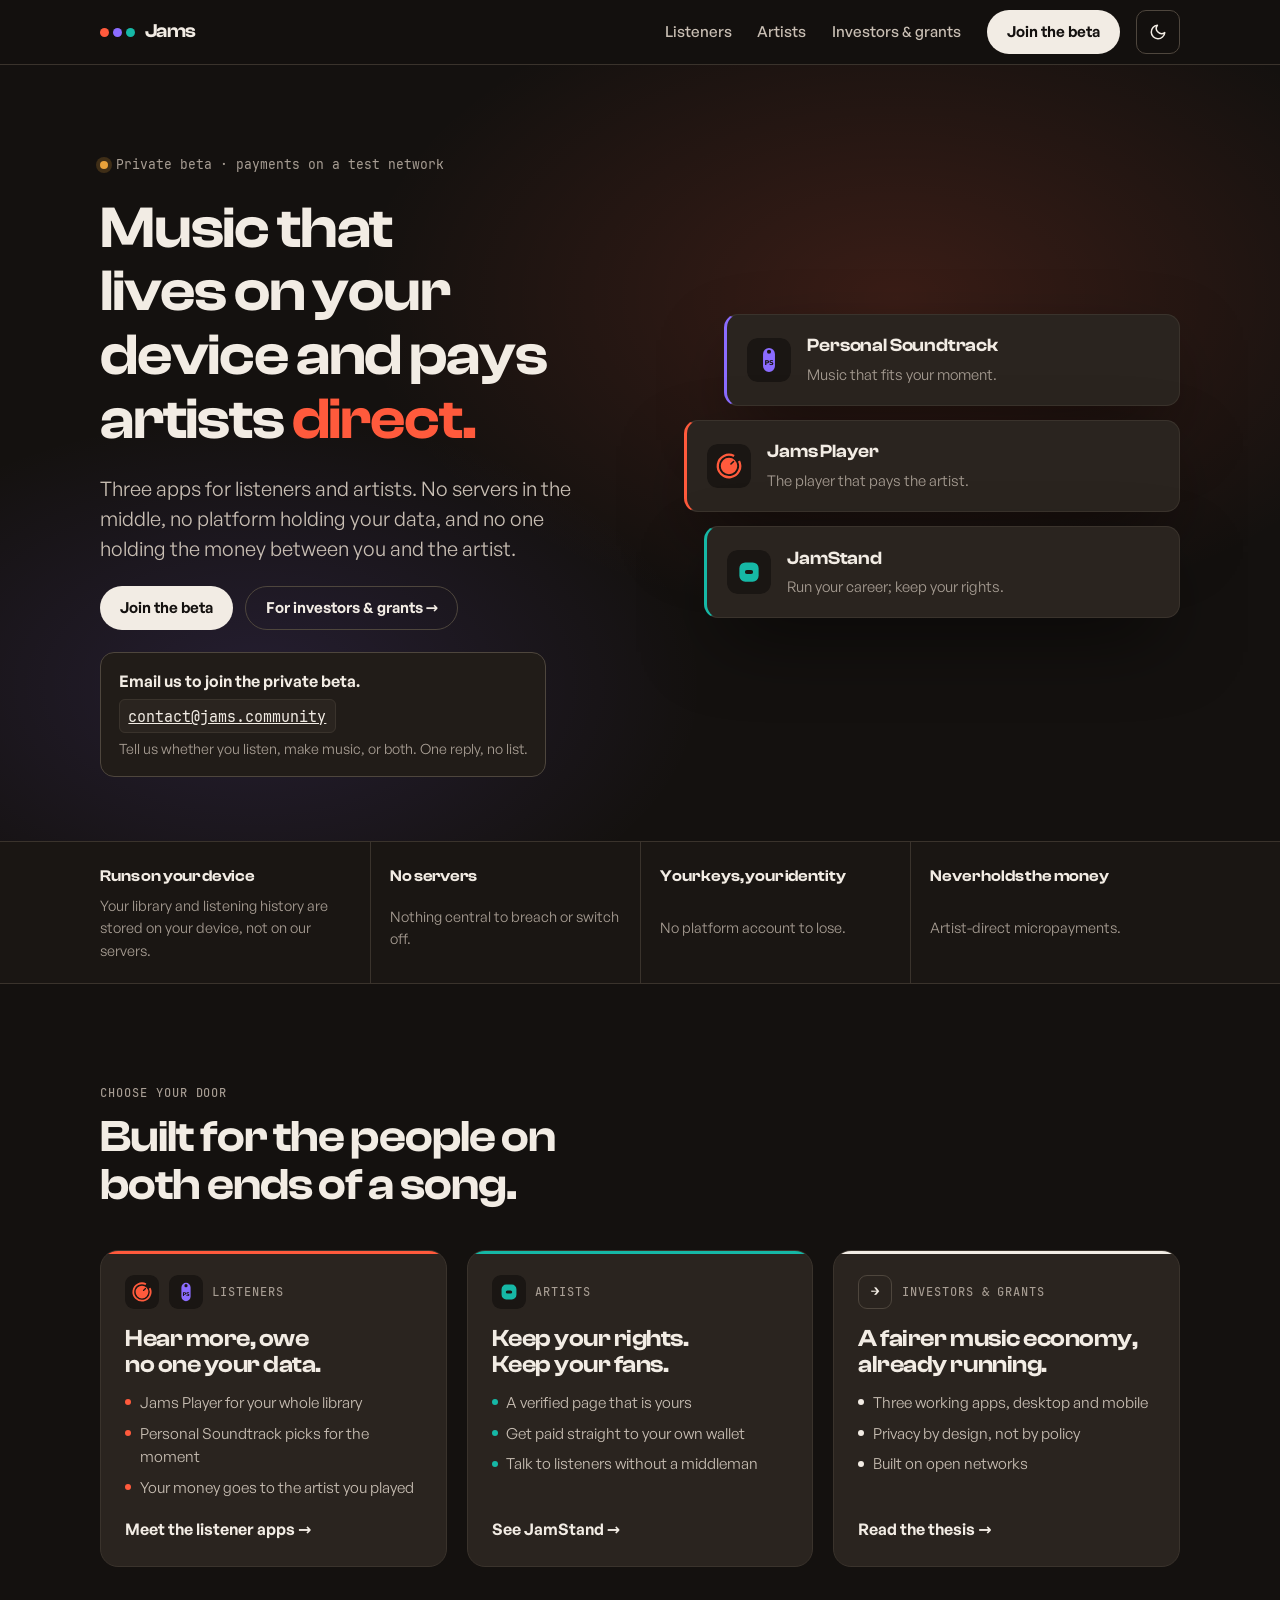
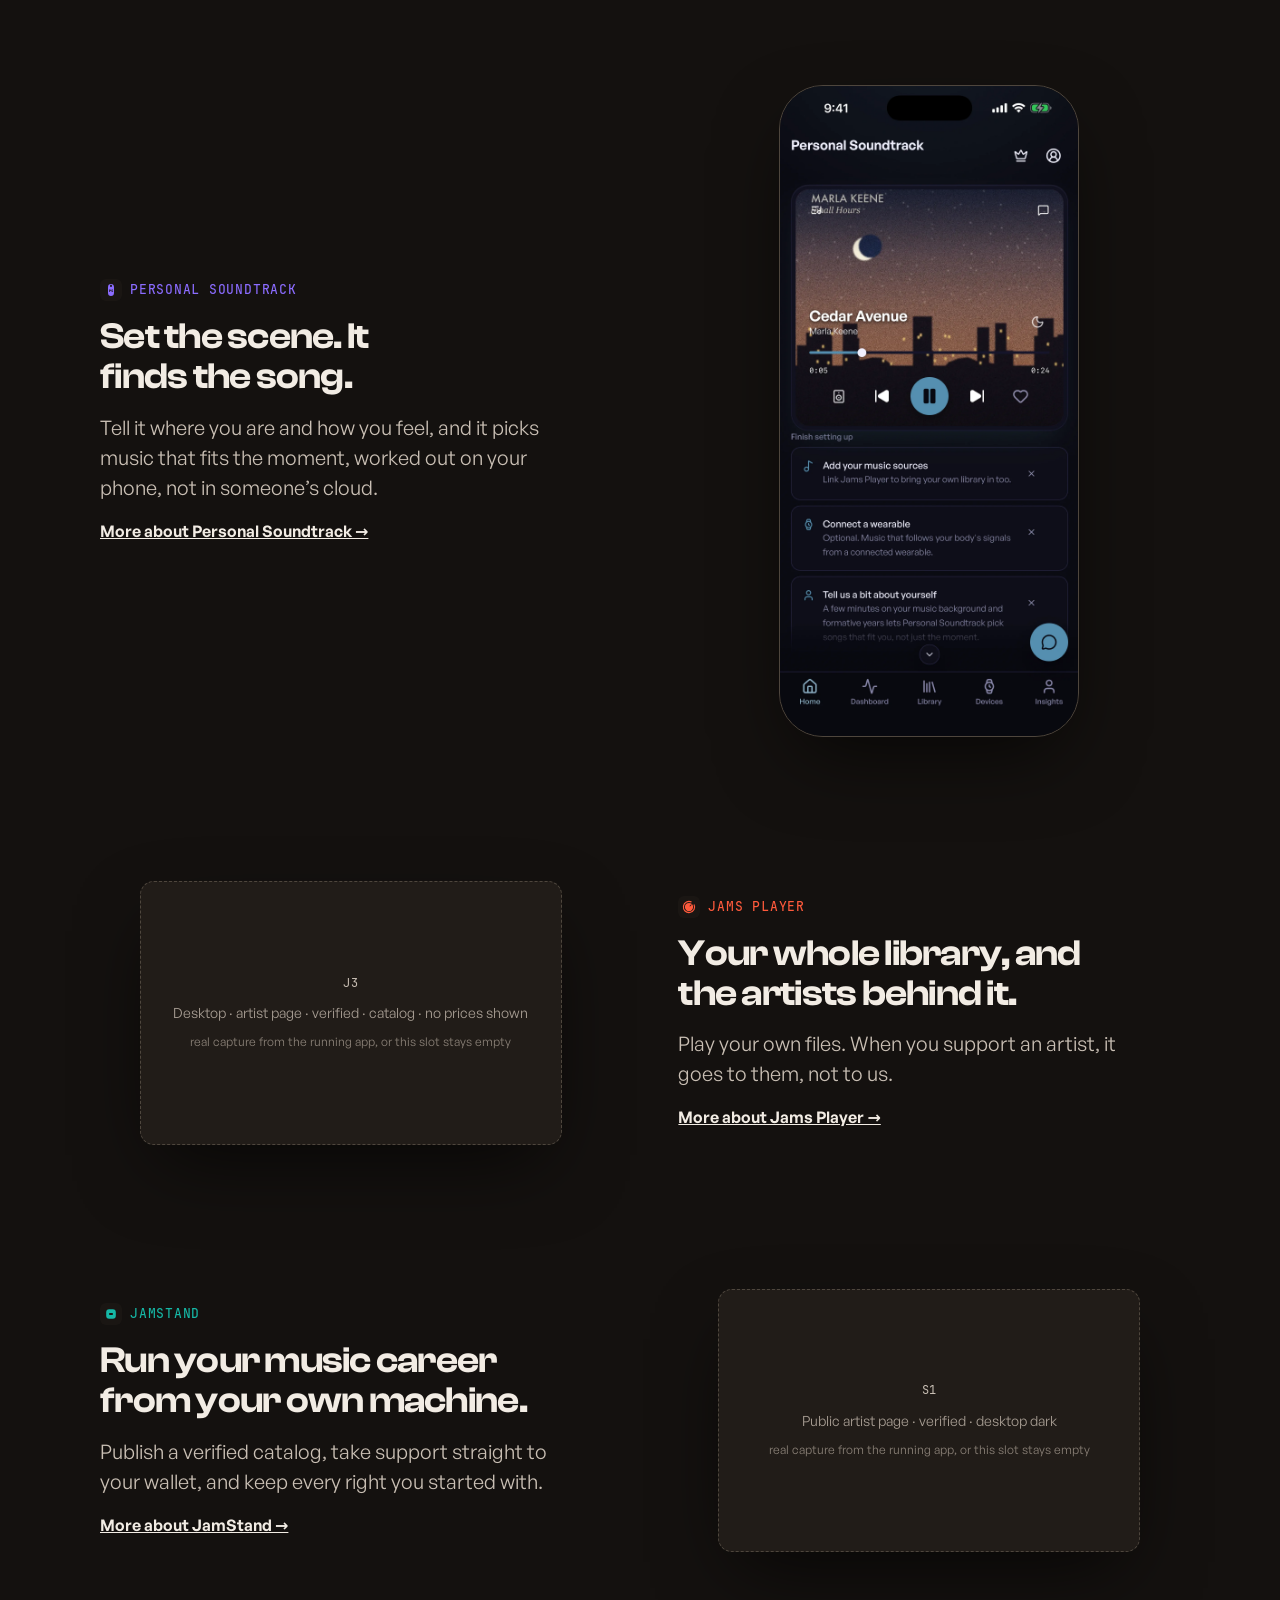
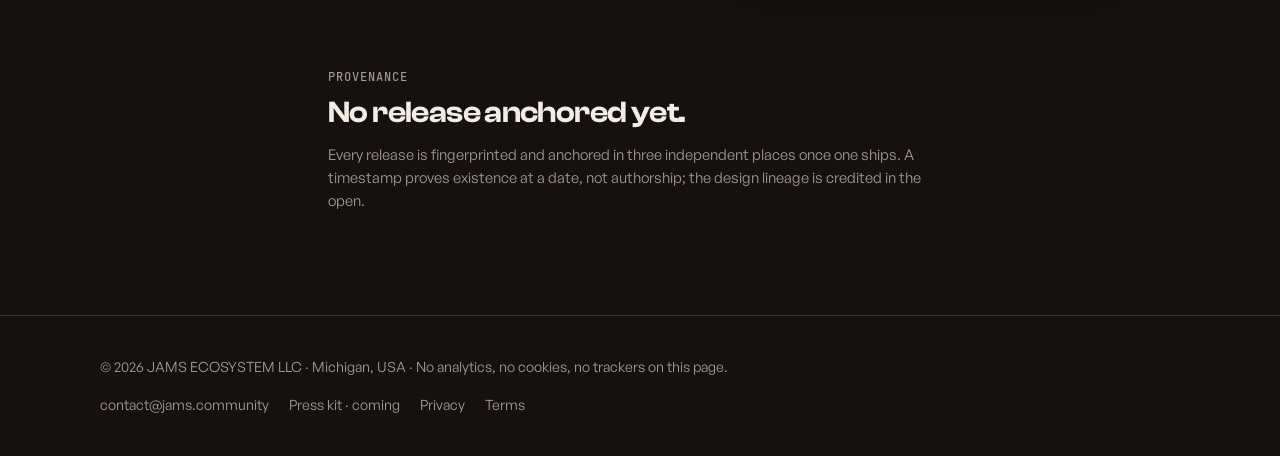
==== commit c140273a: "Privacy policy by category; hide empty screenshot spots" ====
--- a/index.html
+++ b/index.html
@@ -9,7 +9,7 @@
 <link rel="icon" href="./marks/jams.d1a4eaee.svg">
 <link rel="stylesheet" href="./tokens.6f598be9.css">
 <link rel="stylesheet" href="./fonts.3f3f7ff3.css">
-<link rel="stylesheet" href="./site.20ca114e.css">
+<link rel="stylesheet" href="./site.7d800c2d.css">
 <script src="./site.17825a82.js" defer></script>
 </head>
 <body>
--- a/site.7d800c2d.css
+++ b/site.7d800c2d.css
@@ -0,0 +1,1252 @@
+/* site.css — components for the marketing site (hub, investors, JP, PS,
+   JamStand, privacy, terms), ported from the accepted mockup v2 (founder,
+   2026-10-18). Classes only; values come from tokens.css (the semantic vars
+   plus the sites layer at its end). Mobile-first: base rules stack at phone
+   width (16px gutter, no horizontal scroll); the min-width blocks restore the
+   desktop layout. */
+
+* {
+  box-sizing: border-box;
+}
+
+html {
+  -webkit-text-size-adjust: 100%;
+}
+
+body {
+  margin: 0;
+  min-height: 100vh;
+  background: var(--page);
+  color: var(--fg);
+  font-family: var(--font-text);
+  font-size: var(--text-base);
+  line-height: 1.55;
+  -webkit-font-smoothing: antialiased;
+  overflow-x: hidden;
+}
+
+img {
+  max-width: 100%;
+  height: auto;
+}
+
+.page {
+  display: flex;
+  flex-direction: column;
+  width: 100%;
+}
+
+.wrap {
+  width: 100%;
+  max-width: 1160px;
+  margin-inline: auto;
+  padding-inline: clamp(16px, 4vw, 40px);
+}
+
+h1, h2, h3 {
+  margin: 0;
+  font-family: var(--font-display);
+  font-weight: var(--weight-semibold);
+  letter-spacing: var(--track-tight);
+  line-height: 1.08;
+  text-wrap: balance;
+}
+
+p {
+  margin: 0;
+}
+
+a {
+  color: inherit;
+}
+a:hover {
+  opacity: 0.85;
+}
+
+.visually-hidden {
+  position: absolute;
+  width: 1px;
+  height: 1px;
+  padding: 0;
+  margin: -1px;
+  overflow: hidden;
+  clip: rect(0, 0, 0, 0);
+  white-space: nowrap;
+  border: 0;
+}
+
+.eyebrow {
+  font-family: var(--font-mono);
+  font-size: var(--text-xs);
+  font-weight: var(--weight-medium);
+  line-height: 1;
+  letter-spacing: 0.08em;
+  text-transform: uppercase;
+  color: var(--fg-3);
+}
+
+.lede {
+  max-width: 40ch;
+  font-size: clamp(1.05rem, 1.6vw, 1.25rem);
+  line-height: 1.5;
+  color: var(--fg-2);
+}
+
+/* ---- buttons ---- */
+.btn {
+  display: inline-flex;
+  align-items: center;
+  justify-content: center;
+  gap: 0.5rem;
+  min-height: 44px;
+  padding: 0.7rem 1.2rem;
+  border-radius: var(--radius-full);
+  border: 1px solid transparent;
+  font-family: var(--font-text);
+  font-weight: var(--weight-semibold);
+  font-size: 0.95rem;
+  line-height: 1.2;
+  text-decoration: none;
+  white-space: nowrap;
+  cursor: pointer;
+}
+.btn-primary {
+  background: var(--fg);
+  color: var(--page);
+}
+.btn-ghost {
+  border-color: var(--line-2);
+  color: var(--fg);
+  background: transparent;
+}
+
+/* ---- header / nav ---- */
+.nav {
+  position: sticky;
+  top: 0;
+  z-index: var(--z-sticky);
+  background: color-mix(in srgb, var(--page) 86%, transparent);
+  -webkit-backdrop-filter: blur(12px);
+  backdrop-filter: blur(12px);
+  border-bottom: 1px solid var(--line);
+}
+.bar {
+  display: flex;
+  align-items: center;
+  gap: 1rem;
+  min-height: 64px;
+}
+.brand {
+  display: flex;
+  align-items: center;
+  gap: 0.6rem;
+  text-decoration: none;
+  font-family: var(--font-display);
+  font-weight: var(--weight-semibold);
+  font-size: 1.2rem;
+  letter-spacing: -0.02em;
+}
+.brand__dots {
+  display: flex;
+  gap: 4px;
+}
+.brand__dots i {
+  display: block;
+  width: 9px;
+  height: 9px;
+  border-radius: 50%;
+}
+.brand__dots i:nth-child(1) { background: var(--jp); }
+.brand__dots i:nth-child(2) { background: var(--ps); }
+.brand__dots i:nth-child(3) { background: var(--js); }
+.brand__app {
+  font-weight: var(--weight-medium);
+  color: var(--fg-3);
+}
+.nav__links {
+  display: flex;
+  align-items: center;
+  gap: 1.6rem;
+  margin-left: auto;
+}
+.nav__links a:not(.btn) {
+  text-decoration: none;
+  color: var(--fg-2);
+  font-weight: var(--weight-medium);
+  font-size: 0.95rem;
+}
+.nav__links a:not(.btn):hover,
+.nav__links a[aria-current] {
+  color: var(--fg);
+}
+.nav__right {
+  display: flex;
+  align-items: center;
+  gap: 0.5rem;
+}
+.theme-toggle {
+  display: inline-flex;
+  align-items: center;
+  justify-content: center;
+  width: 44px;
+  height: 44px;
+  border-radius: var(--radius-md);
+  border: 1px solid var(--line-2);
+  background: transparent;
+  color: var(--fg);
+  cursor: pointer;
+  flex-shrink: 0;
+}
+.theme-toggle svg {
+  width: 18px;
+  height: 18px;
+}
+.theme-toggle .icon-moon { display: none; }
+:root[data-theme="dark"] .theme-toggle .icon-sun { display: none; }
+:root[data-theme="dark"] .theme-toggle .icon-moon { display: block; }
+
+.menu-btn {
+  display: none;
+  min-height: 44px;
+  padding: 0.5rem 0.8rem;
+  border: 1px solid var(--line-2);
+  border-radius: var(--radius-md);
+  background: none;
+  color: var(--fg);
+  font-family: var(--font-text);
+  font-weight: var(--weight-medium);
+  font-size: 0.9rem;
+  cursor: pointer;
+}
+.mobile-nav {
+  display: none;
+}
+@media (max-width: 820px) {
+  .bar {
+    flex-wrap: wrap;
+  }
+  .nav__links {
+    display: none;
+  }
+  .nav__right {
+    margin-left: auto;
+  }
+  .js .menu-btn {
+    display: inline-flex;
+    align-items: center;
+  }
+  /* no JS: the mobile links are simply always visible below the bar */
+  .mobile-nav {
+    display: flex;
+    flex-direction: column;
+    gap: 0.25rem;
+    padding-block: 0.5rem 1rem;
+    border-top: 1px solid var(--line);
+  }
+  .js .mobile-nav {
+    display: none;
+  }
+  .js .nav.open .mobile-nav {
+    display: flex;
+  }
+  .mobile-nav a:not(.btn) {
+    display: block;
+    padding: 0.75rem 0;
+    text-decoration: none;
+    font-weight: var(--weight-medium);
+    border-bottom: 1px solid var(--line);
+  }
+  .mobile-nav .btn {
+    margin-top: 0.75rem;
+  }
+}
+
+/* ---- hero ---- */
+.hero {
+  position: relative;
+  overflow: hidden;
+  padding-block: clamp(3rem, 7vw, 6rem) clamp(2rem, 5vw, 4rem);
+}
+.hero::before {
+  content: "";
+  position: absolute;
+  inset: 0;
+  background: var(--glow);
+  pointer-events: none;
+}
+.hero__grid {
+  position: relative;
+  display: grid;
+  grid-template-columns: minmax(0, 1.05fr) minmax(0, 1fr);
+  gap: clamp(2rem, 5vw, 4rem);
+  align-items: center;
+}
+.hero__copy {
+  display: grid;
+  gap: 1.4rem;
+  min-width: 0;
+  justify-items: start;
+}
+.hero h1 {
+  font-size: clamp(2.3rem, 4.6vw, 3.9rem);
+}
+.hero h1 em {
+  font-style: normal;
+  color: var(--accent);
+}
+.cta-row {
+  display: flex;
+  flex-wrap: wrap;
+  gap: 0.75rem;
+}
+.status {
+  display: inline-flex;
+  align-items: center;
+  gap: 0.5rem;
+  font-family: var(--font-mono);
+  font-size: 0.8rem;
+  color: var(--fg-3);
+}
+.status i {
+  width: 8px;
+  height: 8px;
+  border-radius: 50%;
+  background: var(--warn);
+  box-shadow: 0 0 0 4px color-mix(in srgb, var(--warn) 20%, transparent);
+}
+@media (max-width: 820px) {
+  .hero__grid {
+    grid-template-columns: 1fr;
+  }
+}
+
+/* hero stage: the three apps, as tiles */
+.stage {
+  position: relative;
+  display: grid;
+  gap: 0.9rem;
+  min-width: 0;
+}
+.tile {
+  display: grid;
+  grid-template-columns: auto 1fr;
+  gap: 0.2rem 1rem;
+  align-items: center;
+  padding: 1.1rem 1.25rem;
+  border: 1px solid var(--line);
+  border-left: 3px solid var(--a);
+  border-radius: 14px;
+  background: var(--card);
+  box-shadow: var(--shot-shadow);
+  text-decoration: none;
+}
+.tile--ps { --a: var(--ps); margin-left: clamp(0rem, 4vw, 2.5rem); }
+.tile--jp { --a: var(--jp); }
+.tile--js { --a: var(--js); margin-left: clamp(0rem, 2vw, 1.25rem); }
+.tile img {
+  grid-row: span 2;
+  width: 44px;
+  height: 44px;
+  border-radius: 11px;
+}
+.tile b {
+  font-family: var(--font-display);
+  font-weight: var(--weight-semibold);
+  font-size: 1.15rem;
+  letter-spacing: -0.01em;
+}
+.tile span {
+  color: var(--fg-3);
+  font-size: 0.92rem;
+}
+
+/* join panel: always visible, no JS needed */
+.join {
+  display: grid;
+  gap: 0.6rem;
+  max-width: 32rem;
+  padding: 1rem 1.1rem;
+  border: 1px solid var(--line-2);
+  border-radius: 14px;
+  background: var(--panel);
+  scroll-margin-top: 90px;
+}
+.join:target {
+  border-color: var(--accent);
+}
+.join b {
+  font-weight: var(--weight-semibold);
+}
+.join code,
+.contact code {
+  justify-self: start;
+  font-family: var(--font-mono);
+  font-size: 0.95rem;
+  user-select: all;
+  background: var(--card);
+  padding: 0.35rem 0.55rem;
+  border-radius: 6px;
+  border: 1px solid var(--line);
+}
+.join small {
+  color: var(--fg-3);
+  font-size: 0.88rem;
+}
+
+/* ---- trust strip ---- */
+.trust {
+  border-block: 1px solid var(--line);
+  background: var(--page-2);
+}
+.trust__grid {
+  display: grid;
+  grid-template-columns: repeat(4, minmax(0, 1fr));
+}
+.trust__grid > div {
+  display: grid;
+  gap: 0.3rem;
+  padding: 1.4rem 1.2rem;
+  border-left: 1px solid var(--line);
+}
+.trust__grid > div:first-child {
+  border-left: 0;
+  padding-left: 0;
+}
+.trust b {
+  font-family: var(--font-display);
+  font-weight: var(--weight-semibold);
+  font-size: 1rem;
+  letter-spacing: -0.01em;
+}
+.trust span {
+  color: var(--fg-3);
+  font-size: 0.9rem;
+}
+@media (max-width: 820px) {
+  .trust__grid {
+    grid-template-columns: repeat(2, minmax(0, 1fr));
+  }
+  .trust__grid > div {
+    border-left: 0;
+    padding-left: 0;
+    border-top: 1px solid var(--line);
+  }
+  .trust__grid > div:nth-child(-n + 2) {
+    border-top: 0;
+  }
+}
+
+/* ---- generic block + section ---- */
+.block {
+  padding-block: clamp(3.5rem, 8vw, 6.5rem);
+}
+.sec-head {
+  display: grid;
+  gap: 0.9rem;
+  max-width: 44rem;
+  margin-bottom: 2.5rem;
+}
+.sec-head h2 {
+  font-size: clamp(1.9rem, 3.6vw, 2.8rem);
+}
+
+/* ---- hub: choose your door ---- */
+.doors {
+  display: grid;
+  grid-template-columns: repeat(3, minmax(0, 1fr));
+  gap: 1.25rem;
+}
+.door {
+  --a: var(--jp);
+  position: relative;
+  display: grid;
+  grid-template-rows: auto 1fr auto;
+  gap: 1.1rem;
+  min-width: 0;
+  padding: 1.5rem;
+  border: 1px solid var(--line);
+  border-radius: 18px;
+  background: var(--card);
+  text-decoration: none;
+  overflow: hidden;
+  transition: border-color var(--dur-base), transform var(--dur-base);
+}
+.door:hover {
+  border-color: var(--a);
+  transform: translateY(-2px);
+  opacity: 1;
+}
+.door::after {
+  content: "";
+  position: absolute;
+  left: 0;
+  right: 0;
+  top: 0;
+  height: 3px;
+  background: var(--a);
+}
+.door.ps { --a: var(--ps); }
+.door.js { --a: var(--js); }
+.door.inv { --a: var(--fg); }
+.door .who {
+  display: flex;
+  align-items: center;
+  gap: 0.6rem;
+}
+.door .who img {
+  width: 34px;
+  height: 34px;
+  border-radius: 9px;
+}
+.door h3 {
+  font-size: 1.5rem;
+}
+.door ul {
+  display: grid;
+  gap: 0.45rem;
+  margin: 0.8rem 0 0;
+  padding: 0;
+  list-style: none;
+  color: var(--fg-2);
+  font-size: 0.95rem;
+}
+.door li {
+  display: flex;
+  gap: 0.55rem;
+}
+.door li::before {
+  content: "";
+  flex: none;
+  width: 6px;
+  height: 6px;
+  margin-top: 0.55em;
+  border-radius: 50%;
+  background: var(--a);
+}
+.door .go {
+  font-weight: var(--weight-semibold);
+  color: var(--fg);
+}
+.inv-mark {
+  display: grid;
+  place-items: center;
+  width: 34px;
+  height: 34px;
+  border: 1px solid var(--line-2);
+  border-radius: 9px;
+  font-family: var(--font-mono);
+  font-weight: var(--weight-semibold);
+  font-size: 0.8rem;
+}
+@media (max-width: 900px) {
+  .doors {
+    grid-template-columns: 1fr;
+  }
+}
+
+/* ---- hub: app feature rows ---- */
+.feature {
+  display: grid;
+  grid-template-columns: minmax(0, 1fr) minmax(0, 1fr);
+  gap: clamp(2rem, 6vw, 5rem);
+  align-items: center;
+}
+.feature + .feature {
+  margin-top: clamp(4rem, 9vw, 7rem);
+}
+.feature.flip .f-copy {
+  order: 2;
+}
+.f-copy {
+  display: grid;
+  gap: 1rem;
+  min-width: 0;
+  justify-items: start;
+}
+.f-copy h3 {
+  font-size: clamp(1.7rem, 3vw, 2.3rem);
+}
+.f-copy .tag {
+  display: inline-flex;
+  align-items: center;
+  gap: 0.5rem;
+  font-family: var(--font-mono);
+  font-weight: var(--weight-medium);
+  font-size: 0.8rem;
+  letter-spacing: 0.06em;
+  text-transform: uppercase;
+  color: var(--a);
+}
+.f-copy .tag img {
+  width: 22px;
+  height: 22px;
+  border-radius: 6px;
+}
+.f-copy .more {
+  font-weight: var(--weight-semibold);
+  color: var(--fg);
+}
+.f-media {
+  display: flex;
+  justify-content: center;
+  min-width: 0;
+}
+.feature .slot {
+  box-shadow: var(--shot-shadow);
+}
+@media (max-width: 820px) {
+  .feature {
+    grid-template-columns: 1fr;
+  }
+  .feature.flip .f-copy {
+    order: 0;
+  }
+}
+
+/* ---- investors page ---- */
+.inv-hero {
+  position: relative;
+  padding-block: clamp(3rem, 7vw, 5.5rem) 2rem;
+}
+.inv-hero h1 {
+  max-width: 18ch;
+  margin-top: 1rem;
+  font-size: clamp(2.2rem, 5vw, 3.8rem);
+}
+.inv-hero .lede {
+  max-width: 52ch;
+  margin-top: 1.2rem;
+}
+.cols {
+  display: grid;
+  grid-template-columns: minmax(0, 13rem) minmax(0, 1fr);
+  gap: 2rem 4rem;
+  padding-block: 2.75rem;
+  border-top: 1px solid var(--line);
+}
+.cols h2 {
+  font-size: 1.25rem;
+  letter-spacing: -0.01em;
+}
+.cols .body {
+  display: grid;
+  gap: 1rem;
+  min-width: 0;
+  max-width: 62ch;
+  color: var(--fg-2);
+}
+.cols .body strong {
+  color: var(--fg);
+  font-weight: var(--weight-semibold);
+}
+@media (max-width: 760px) {
+  .cols {
+    grid-template-columns: 1fr;
+    gap: 1rem;
+  }
+}
+.built {
+  display: grid;
+  grid-template-columns: repeat(2, minmax(0, 1fr));
+  gap: 1px;
+  background: var(--line);
+  border: 1px solid var(--line);
+  border-radius: 14px;
+  overflow: hidden;
+}
+.built > div {
+  display: grid;
+  gap: 0.3rem;
+  align-content: start;
+  padding: 1.1rem 1.2rem;
+  background: var(--card);
+}
+.built b {
+  display: flex;
+  flex-wrap: wrap;
+  align-items: center;
+  gap: 0.5rem;
+  font-weight: var(--weight-semibold);
+  color: var(--fg);
+}
+.built span {
+  font-size: 0.92rem;
+}
+.pill {
+  font-family: var(--font-mono);
+  font-weight: var(--weight-regular);
+  font-size: 0.68rem;
+  text-transform: uppercase;
+  letter-spacing: 0.06em;
+  padding: 0.15rem 0.45rem;
+  border-radius: var(--radius-full);
+  border: 1px solid currentColor;
+}
+.pill.live { color: var(--ok); }
+.pill.test { color: var(--warn); }
+@media (max-width: 620px) {
+  .built {
+    grid-template-columns: 1fr;
+  }
+}
+.good {
+  display: grid;
+  gap: 0.9rem;
+  margin: 0;
+  padding: 0;
+  list-style: none;
+}
+.good li {
+  padding-left: 1.1rem;
+  border-left: 2px solid var(--line-2);
+}
+.good li b {
+  display: block;
+  color: var(--fg);
+  font-weight: var(--weight-semibold);
+}
+.contact {
+  display: flex;
+  flex-wrap: wrap;
+  align-items: center;
+  gap: 0.75rem;
+}
+.small {
+  font-size: 0.9rem;
+}
+
+/* ---- provenance (hub) ---- */
+.provenance {
+  display: grid;
+  gap: 0.9rem;
+  max-width: 44rem;
+}
+.provenance h2 {
+  font-size: clamp(1.4rem, 2.4vw, 1.9rem);
+}
+.provenance__note {
+  color: var(--fg-3);
+  font-size: 0.92rem;
+}
+.provenance__code {
+  display: block;
+  padding: 0.5rem 0.7rem;
+  border: 1px solid var(--line);
+  border-radius: 8px;
+  background: var(--card);
+  font-family: var(--font-mono);
+  font-size: 0.8rem;
+  overflow-wrap: anywhere;
+}
+.provenance__list {
+  display: grid;
+  gap: 0.5rem;
+}
+
+/* ---- app pages: hero, sections ---- */
+.apphero {
+  position: relative;
+  overflow: hidden;
+  padding-block: clamp(3rem, 7vw, 5.5rem) clamp(1.5rem, 4vw, 3rem);
+}
+.apphero::before {
+  content: "";
+  position: absolute;
+  inset: 0;
+  background: radial-gradient(55% 70% at 75% 20%, color-mix(in srgb, var(--accent) 18%, transparent), transparent 70%);
+  pointer-events: none;
+}
+.apphero .wrap {
+  position: relative;
+  display: grid;
+  gap: 1.3rem;
+  justify-items: start;
+}
+.apphero__title {
+  max-width: 16ch;
+  font-size: clamp(2.3rem, 5vw, 3.9rem);
+}
+.apphero__sub {
+  max-width: 48ch;
+  font-size: clamp(1.05rem, 1.6vw, 1.25rem);
+  line-height: 1.5;
+  color: var(--fg-2);
+}
+.apphero .tag {
+  display: inline-flex;
+  align-items: center;
+  gap: 0.5rem;
+  font-family: var(--font-mono);
+  font-weight: var(--weight-medium);
+  font-size: 0.8rem;
+  letter-spacing: 0.06em;
+  text-transform: uppercase;
+  color: var(--accent);
+}
+.apphero .tag img {
+  width: 22px;
+  height: 22px;
+  border-radius: 6px;
+}
+.section {
+  padding-block: clamp(2.5rem, 6vw, 4.5rem);
+  border-top: 1px solid var(--line);
+}
+.section > .wrap {
+  display: grid;
+  gap: 1.25rem;
+}
+.section__title {
+  font-size: clamp(1.6rem, 3vw, 2.3rem);
+}
+.eyebrow--accent {
+  color: var(--accent);
+}
+
+/* ---- footer ---- */
+.footer {
+  margin-top: auto;
+  padding-block: 2.5rem;
+  border-top: 1px solid var(--line);
+  color: var(--fg-3);
+  font-size: 0.88rem;
+}
+.foot {
+  display: flex;
+  flex-wrap: wrap;
+  align-items: center;
+  justify-content: space-between;
+  gap: 1rem 2rem;
+}
+.foot__links {
+  display: flex;
+  flex-wrap: wrap;
+  gap: 0.5rem 1.25rem;
+}
+.foot a {
+  text-decoration: none;
+}
+.foot a:hover {
+  color: var(--fg);
+  opacity: 1;
+}
+
+/* ---- moment (alternating screenshot + copy) ---- */
+.moment {
+  display: flex;
+  flex-direction: column;
+  gap: 20px;
+  padding: 40px 16px;
+  border-top: 1px solid var(--border);
+}
+.moment__copy {
+  display: flex;
+  flex-direction: column;
+  gap: 12px;
+  max-width: 460px;
+}
+.moment__title {
+  font-size: var(--text-3xl);
+}
+.moment__sentence {
+  font-size: var(--text-md);
+  line-height: var(--leading-base);
+  color: var(--text-secondary);
+}
+.moment__media {
+  display: flex;
+  justify-content: center;
+}
+
+/* ---- screenshot slot (placeholder until the capture pipeline fills it) --- */
+.slot {
+  display: flex;
+  flex-direction: column;
+  align-items: center;
+  justify-content: center;
+  gap: 10px;
+  width: 100%;
+  border: 1px dashed var(--border-strong);
+  background: var(--surface);
+  color: var(--text-tertiary);
+  text-align: center;
+  padding: 24px;
+}
+.slot--phone {
+  max-width: 300px;
+  /* M-1 (2026-09-16 review): SPEC §3 ships iPhone 6.9" captures at
+     1320x2868 (1:2.172) — the old 300/580 (1:1.933) box cropped ~11% off
+     every real phone screenshot's height under object-fit:cover, which is
+     editing a capture the spec says is never edited. */
+  aspect-ratio: 1320 / 2868;
+  border-radius: 44px;
+}
+.slot--phone picture,
+.slot--phone img {
+  object-fit: contain;
+}
+.slot--desktop {
+  max-width: 560px;
+  aspect-ratio: 560 / 350;
+  border-radius: var(--radius-lg);
+}
+.slot__id {
+  font-family: var(--font-mono);
+  font-size: var(--text-xs);
+  letter-spacing: var(--track-wide);
+  color: var(--text-secondary);
+}
+.slot__note {
+  font-size: var(--text-sm);
+  line-height: var(--leading-base);
+}
+.slot__flag {
+  font-size: var(--text-xs);
+  color: var(--text-muted);
+}
+.slot picture,
+.slot img {
+  display: block;
+  width: 100%;
+  height: 100%;
+  object-fit: cover;
+  border: 0;
+}
+.slot:has(img) {
+  border-style: solid;
+  padding: 0;
+  overflow: hidden;
+}
+
+/* ---- three-card strip ---- */
+.strip__grid {
+  display: grid;
+  grid-template-columns: 1fr;
+  gap: 16px;
+}
+.strip__card {
+  display: flex;
+  flex-direction: column;
+  gap: 8px;
+  padding: 20px;
+  border: 1px solid var(--border);
+  border-radius: var(--radius-lg);
+  background: var(--surface);
+}
+.strip__card-title {
+  font-family: var(--font-display);
+  font-weight: var(--weight-semibold);
+  font-size: var(--text-xl);
+  letter-spacing: var(--track-snug);
+}
+.strip__card-text {
+  font-size: var(--text-sm);
+  line-height: var(--leading-base);
+  color: var(--text-secondary);
+}
+
+
+/* ---- signature interaction shell ---- */
+.interaction {
+  display: flex;
+  flex-direction: column;
+  align-items: center;
+  gap: 32px;
+  padding: 24px;
+  border: 1px solid var(--border);
+  border-radius: var(--radius-2xl);
+  background: var(--surface);
+}
+
+/* Dial (JP) */
+.dial {
+  display: flex;
+  flex-direction: column;
+  gap: 14px;
+  width: 100%;
+  min-width: 0;
+}
+.dial__knob-wrap {
+  display: flex;
+  justify-content: center;
+}
+.dial__knob {
+  width: 160px;
+  height: 160px;
+  border-radius: var(--radius-full);
+  background: var(--surface-2);
+  border: 1px solid var(--border-strong);
+  position: relative;
+  flex-shrink: 0;
+  box-shadow: var(--shadow-lg);
+  touch-action: none;
+  cursor: grab;
+}
+.dial__knob:active {
+  cursor: grabbing;
+}
+.dial__pointer {
+  position: absolute;
+  left: 50%;
+  top: 12px;
+  width: 6px;
+  height: 52px;
+  margin-left: -3px;
+  border-radius: 3px;
+  background: var(--accent);
+  transform-origin: 50% 68px;
+}
+.dial__waveform {
+  display: flex;
+  align-items: flex-end;
+  gap: 2px;
+  height: 56px;
+}
+.dial__bar {
+  flex: 1 1 0;
+  min-width: 0;
+  max-width: 4px;
+  border-radius: 2px;
+  background: var(--border-strong);
+}
+.dial__bar--played {
+  background: var(--accent);
+}
+.dial__readout {
+  display: flex;
+  justify-content: space-between;
+  font-family: var(--font-mono);
+  font-size: var(--text-sm);
+  color: var(--text-tertiary);
+}
+
+/* Scene board (PS) — "Set the scene": three scenario buttons swap two plain
+   lines of site copy (which track it picks, one sentence of what was
+   read). M-4 (2026-09-16 review, supersedes the earlier context-readout-
+   card version): deliberately NOT a card, NOT a field list, NOT anything
+   that reads as app chrome — plain paragraphs in the site's own type, same
+   treatment as .moment__sentence elsewhere on the page. No app-screen
+   imitation — this is the site's own control, not a drawn phone frame. */
+.scene-board {
+  display: flex;
+  flex-direction: column;
+  gap: 16px;
+  width: 100%;
+}
+.scene-board__scenarios {
+  display: flex;
+  gap: 8px;
+  flex-wrap: wrap;
+}
+.scene-board__scenario {
+  padding: 8px 14px;
+  border-radius: var(--radius-full);
+  border: 1px solid var(--border-strong);
+  font-size: var(--text-sm);
+  color: var(--text-secondary);
+  background: transparent;
+  cursor: pointer;
+  font-family: inherit;
+}
+.scene-board__scenario[aria-pressed="true"] {
+  background: var(--accent);
+  color: var(--text-on-accent);
+  border-color: var(--accent);
+}
+.scene-board__caption {
+  font-size: var(--text-sm);
+  color: var(--text-muted);
+  line-height: var(--leading-base);
+}
+.scene-board__line {
+  font-size: var(--text-lg);
+  line-height: var(--leading-base);
+  color: var(--text);
+}
+.scene-board__line--read {
+  font-size: var(--text-md);
+  color: var(--text-secondary);
+}
+.scene-board__track,
+.scene-board__artist,
+.scene-board__read {
+  font-weight: var(--weight-medium);
+}
+
+
+/* ---- legal pages (Privacy, Terms) — rendered from docs/legal by
+   sites/legal.mjs. Scoped under .legal so no other page is affected. ---- */
+.legal {
+  display: flex;
+  flex-direction: column;
+  gap: 24px;
+  width: 100%;
+  max-width: 760px;
+  margin: 0 auto;
+  padding: 32px 16px 56px;
+}
+.legal__draft {
+  padding: 14px 16px;
+  border: 1px solid var(--accent);
+  border-radius: var(--radius-md);
+  background: var(--accent-ghost);
+  color: var(--text);
+  font-size: var(--text-sm);
+  line-height: var(--leading-snug);
+}
+.legal__body {
+  color: var(--text-secondary);
+  font-size: var(--text-base);
+  line-height: var(--leading-relaxed);
+}
+.legal__body > * + * {
+  margin-top: 16px;
+}
+.legal__body h1 {
+  font-size: var(--text-3xl);
+  color: var(--text);
+}
+.legal__body h2 {
+  margin-top: 32px;
+  font-size: var(--text-xl);
+  color: var(--text);
+}
+.legal__body h3,
+.legal__body h4 {
+  margin-top: 24px;
+  font-size: var(--text-lg);
+  color: var(--text);
+}
+.legal__body ul {
+  margin: 0;
+  padding-left: 22px;
+}
+.legal__body li + li {
+  margin-top: 8px;
+}
+.legal__body blockquote {
+  margin: 0;
+  padding: 12px 16px;
+  border-left: 3px solid var(--border-strong);
+  background: var(--surface);
+  border-radius: var(--radius-sm);
+}
+.legal__body blockquote p + p {
+  margin-top: 8px;
+}
+.legal__body hr {
+  border: 0;
+  border-top: 1px solid var(--border);
+}
+.legal__body code {
+  font-family: var(--font-mono);
+  font-size: 0.92em;
+}
+.legal__table {
+  overflow-x: auto;
+  border: 1px solid var(--border);
+  border-radius: var(--radius-sm);
+}
+.legal__table table {
+  width: 100%;
+  min-width: 34rem;
+  border-collapse: collapse;
+  font-size: var(--text-sm);
+  line-height: var(--leading-snug);
+}
+.legal__table th,
+.legal__table td {
+  padding: 8px 12px;
+  text-align: left;
+  vertical-align: top;
+  border-bottom: 1px solid var(--border);
+}
+.legal__table th {
+  color: var(--text);
+  font-weight: var(--weight-semibold);
+  background: var(--surface);
+}
+.legal__table tr:last-child td {
+  border-bottom: 0;
+}
+.legal__placeholder {
+  padding: 0 4px;
+  border-radius: var(--radius-sm);
+  background: var(--accent-ghost);
+  color: var(--text);
+  font-family: var(--font-mono);
+  font-size: 0.92em;
+}
+@media (min-width: 820px) {
+  .legal {
+    padding: 56px 80px 80px;
+  }
+}
+
+/* ---- app pages: moment rows laid out on the shared wrap ---- */
+.moment {
+  padding: clamp(2.5rem, 6vw, 4.5rem) 0;
+}
+.moment__inner {
+  display: grid;
+  grid-template-columns: minmax(0, 1fr);
+  gap: 2rem;
+  align-items: center;
+}
+.moment__copy {
+  max-width: 460px;
+}
+@media (min-width: 820px) {
+  .moment__inner {
+    grid-template-columns: minmax(0, 1fr) minmax(0, 1fr);
+    gap: clamp(2rem, 6vw, 5rem);
+  }
+  .moment--flip .moment__copy {
+    order: 2;
+  }
+}
+.strip {
+  padding-block: clamp(2.5rem, 6vw, 4.5rem);
+  border-top: 1px solid var(--line);
+}
+@media (min-width: 820px) {
+  .strip__grid {
+    grid-template-columns: repeat(3, minmax(0, 1fr));
+  }
+}
+
+/* beta panel on the app pages */
+.beta {
+  display: grid;
+  gap: 0.75rem;
+  max-width: 44rem;
+}
+.beta h2 {
+  font-size: clamp(1.5rem, 2.6vw, 2rem);
+}
+.beta p {
+  color: var(--fg-2);
+}
+
+/* motion: honour the reduced-motion guard set by site.js */
+@media (prefers-reduced-motion: reduce) {
+  .door { transition: none; }
+  .door:hover { transform: none; }
+}
+:root.reduced-motion .door {
+  transition: none;
+}
+:root.reduced-motion .door:hover {
+  transform: none;
+}
+/* Public release: a moment with no real screenshot yet shows its copy only
+   (founder 2026-10-29: hide empty spots). The media column collapses and the
+   copy takes the full width. */
+.f-media:has(> .slot:not(:has(img))),
+.moment__media:has(> .slot:not(:has(img))) {
+  display: none;
+}
+.feature:has(> .f-media > .slot:not(:has(img))),
+.moment__inner:has(> .moment__media > .slot:not(:has(img))) {
+  grid-template-columns: minmax(0, 1fr);
+}
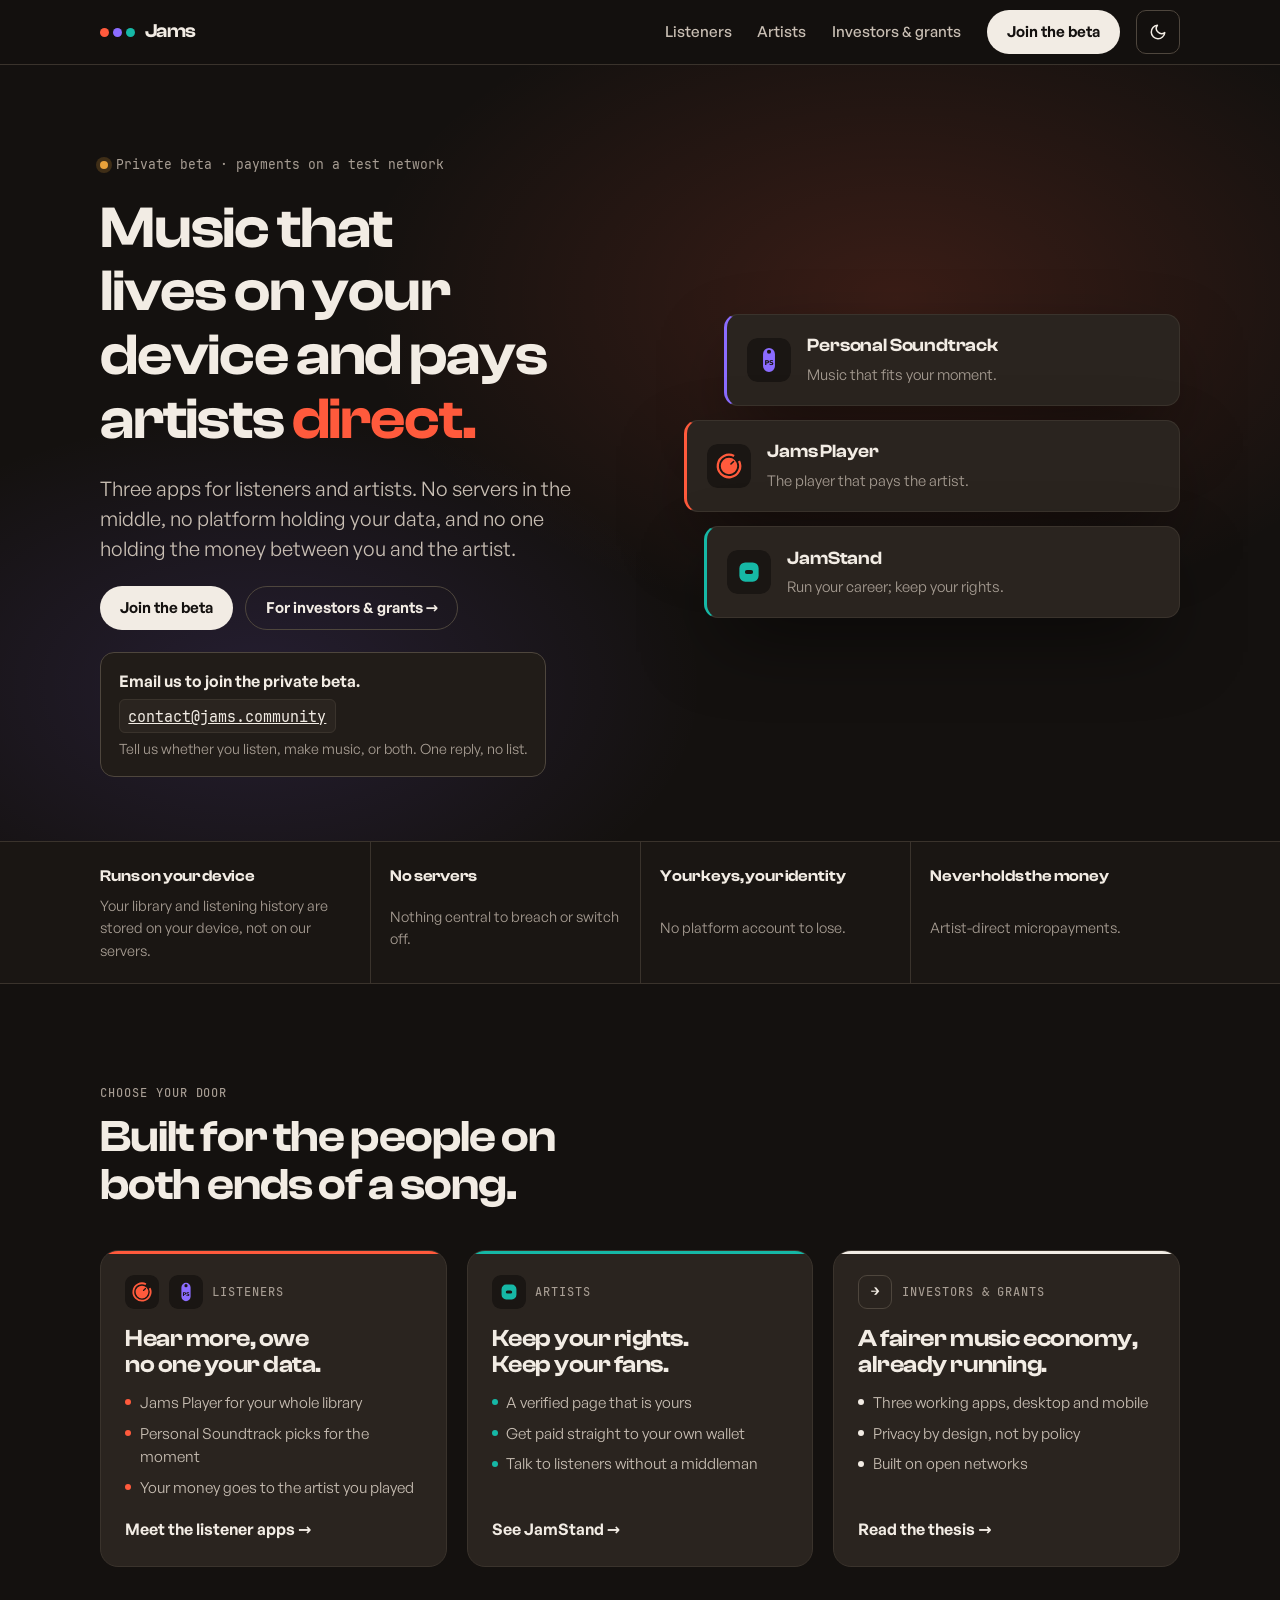
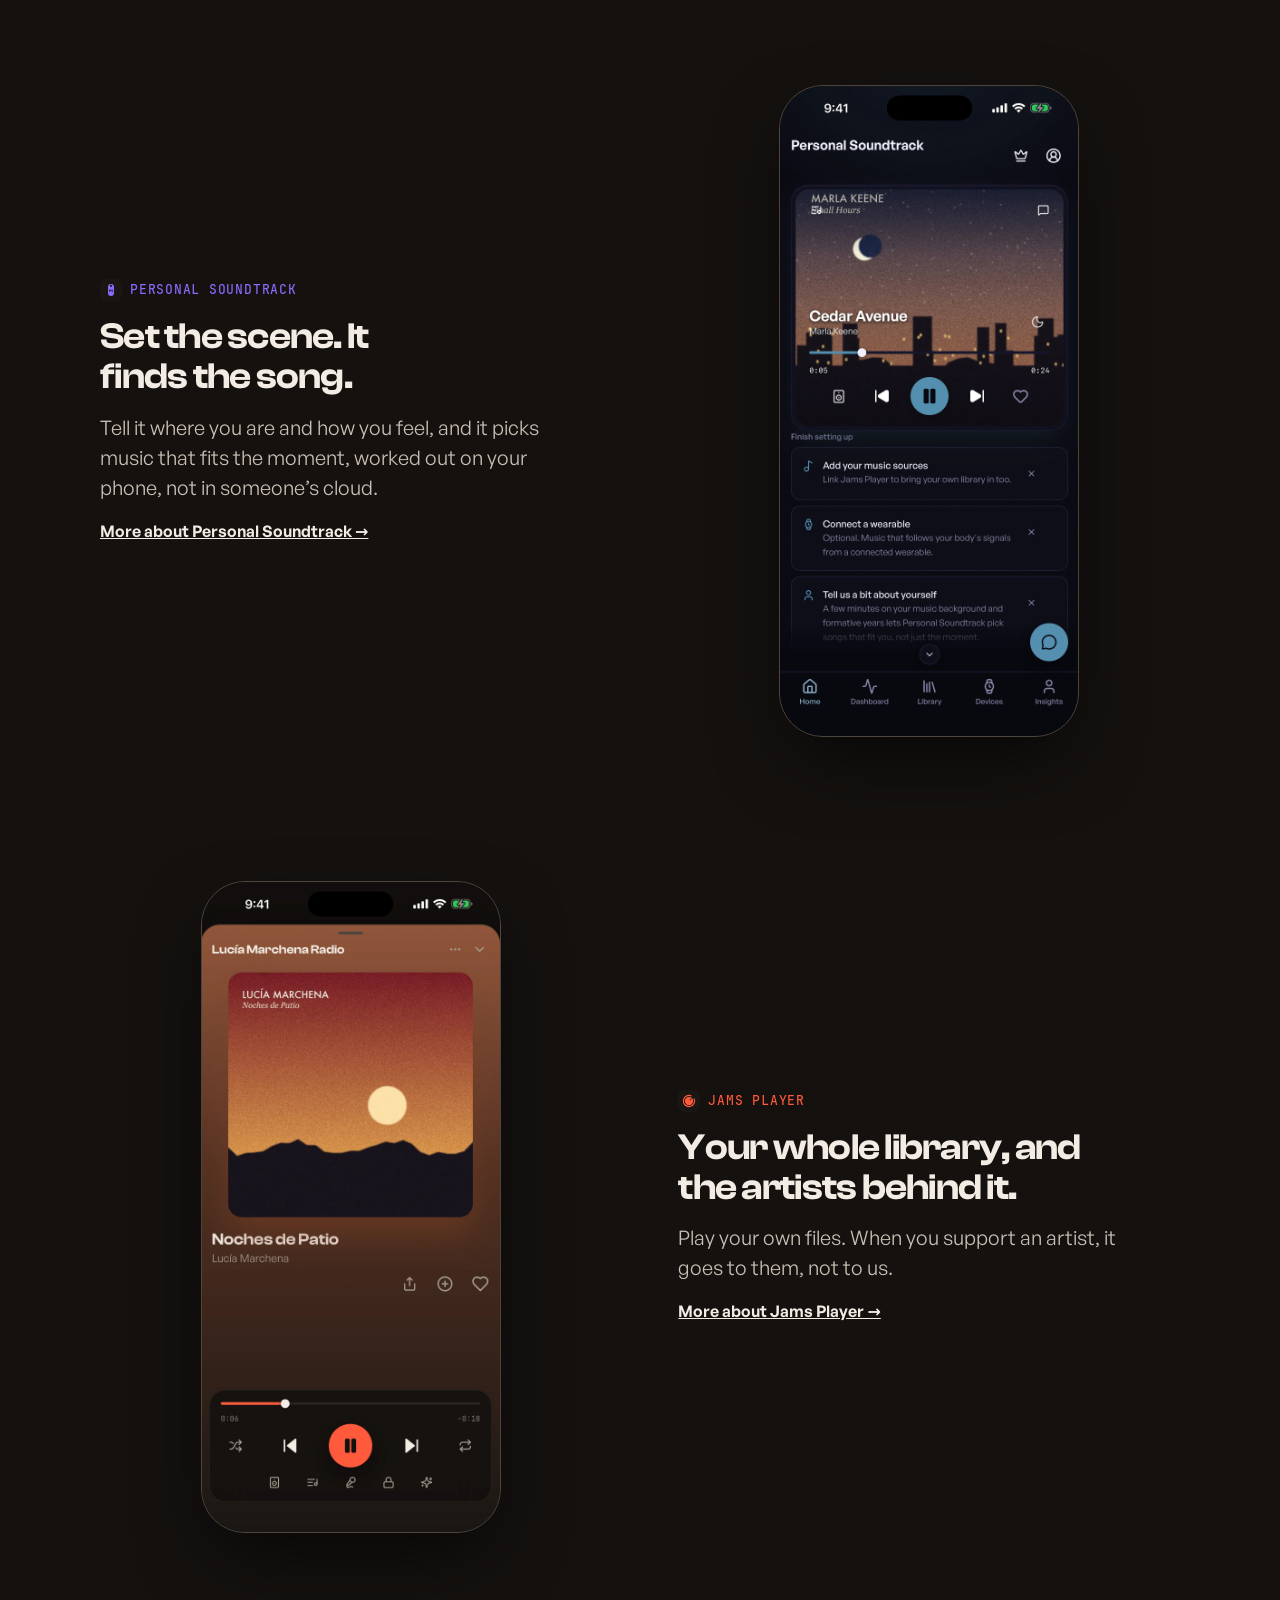
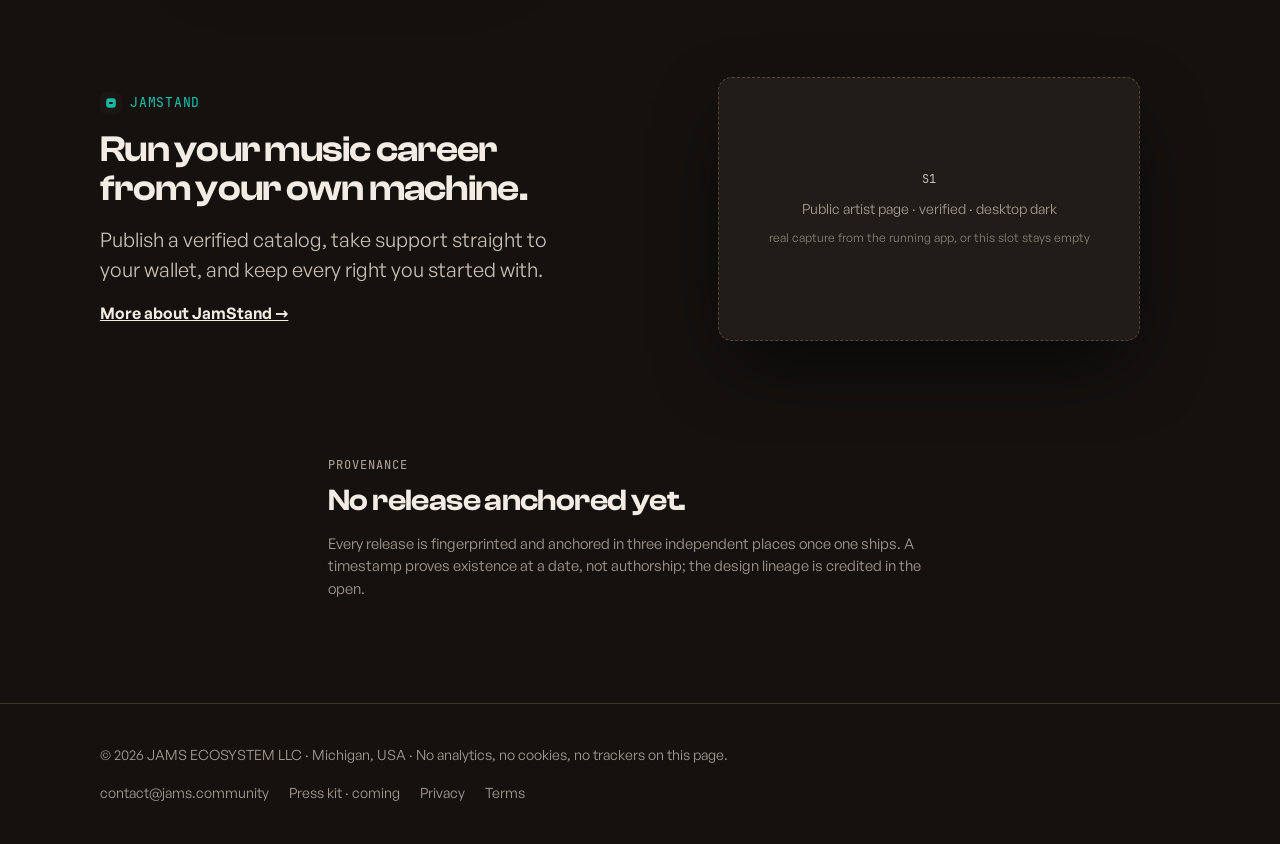
==== commit a43146e4: "JP screenshots; remove the Dial" ====
--- a/index.html
+++ b/index.html
@@ -9,8 +9,8 @@
 <link rel="icon" href="./marks/jams.d1a4eaee.svg">
 <link rel="stylesheet" href="./tokens.6f598be9.css">
 <link rel="stylesheet" href="./fonts.3f3f7ff3.css">
-<link rel="stylesheet" href="./site.7d800c2d.css">
-<script src="./site.17825a82.js" defer></script>
+<link rel="stylesheet" href="./site.a82a2aae.css">
+<script src="./site.ae31590f.js" defer></script>
 </head>
 <body>
 <div class="page">
@@ -77,7 +77,7 @@
 <h3>Your whole library, and the artists behind it.</h3>
 <p class="lede">Play your own files. When you support an artist, it goes to them, not to us.</p>
 <a class="more" href="./jp/">More about Jams Player &rarr;</a></div>
-<div class="f-media"><figure class="slot slot--desktop" data-moment="J3" data-alt="Jams Player on a Mac: an artist page with the verified badge and the catalog."><span class="slot__id">J3</span><figcaption class="slot__note">Desktop · artist page · verified · catalog · no prices shown</figcaption><span class="slot__flag">real capture from the running app, or this slot stays empty</span></figure></div>
+<div class="f-media"><figure class="slot slot--phone" data-moment="J1"><picture><source type="image/webp" srcset="./captures/J1-iphone-dark.webp"><img src="./captures/J1-iphone-dark.png" alt="Jams Player on iPhone: an artist radio station playing." loading="lazy"></picture></figure></div>
 </div>
 <div id="artists" class="feature">
 <div class="f-copy"><span class="tag" style="--a:var(--js)"><img src="./marks/jamstand.f0c3744e.svg" alt="" width="22" height="22">JamStand</span>
--- a/site.a82a2aae.css
+++ b/site.a82a2aae.css
@@ -0,0 +1,1190 @@
+/* site.css — components for the marketing site (hub, investors, JP, PS,
+   JamStand, privacy, terms), ported from the accepted mockup v2 (founder,
+   2026-10-18). Classes only; values come from tokens.css (the semantic vars
+   plus the sites layer at its end). Mobile-first: base rules stack at phone
+   width (16px gutter, no horizontal scroll); the min-width blocks restore the
+   desktop layout. */
+
+* {
+  box-sizing: border-box;
+}
+
+html {
+  -webkit-text-size-adjust: 100%;
+}
+
+body {
+  margin: 0;
+  min-height: 100vh;
+  background: var(--page);
+  color: var(--fg);
+  font-family: var(--font-text);
+  font-size: var(--text-base);
+  line-height: 1.55;
+  -webkit-font-smoothing: antialiased;
+  overflow-x: hidden;
+}
+
+img {
+  max-width: 100%;
+  height: auto;
+}
+
+.page {
+  display: flex;
+  flex-direction: column;
+  width: 100%;
+}
+
+.wrap {
+  width: 100%;
+  max-width: 1160px;
+  margin-inline: auto;
+  padding-inline: clamp(16px, 4vw, 40px);
+}
+
+h1, h2, h3 {
+  margin: 0;
+  font-family: var(--font-display);
+  font-weight: var(--weight-semibold);
+  letter-spacing: var(--track-tight);
+  line-height: 1.08;
+  text-wrap: balance;
+}
+
+p {
+  margin: 0;
+}
+
+a {
+  color: inherit;
+}
+a:hover {
+  opacity: 0.85;
+}
+
+.visually-hidden {
+  position: absolute;
+  width: 1px;
+  height: 1px;
+  padding: 0;
+  margin: -1px;
+  overflow: hidden;
+  clip: rect(0, 0, 0, 0);
+  white-space: nowrap;
+  border: 0;
+}
+
+.eyebrow {
+  font-family: var(--font-mono);
+  font-size: var(--text-xs);
+  font-weight: var(--weight-medium);
+  line-height: 1;
+  letter-spacing: 0.08em;
+  text-transform: uppercase;
+  color: var(--fg-3);
+}
+
+.lede {
+  max-width: 40ch;
+  font-size: clamp(1.05rem, 1.6vw, 1.25rem);
+  line-height: 1.5;
+  color: var(--fg-2);
+}
+
+/* ---- buttons ---- */
+.btn {
+  display: inline-flex;
+  align-items: center;
+  justify-content: center;
+  gap: 0.5rem;
+  min-height: 44px;
+  padding: 0.7rem 1.2rem;
+  border-radius: var(--radius-full);
+  border: 1px solid transparent;
+  font-family: var(--font-text);
+  font-weight: var(--weight-semibold);
+  font-size: 0.95rem;
+  line-height: 1.2;
+  text-decoration: none;
+  white-space: nowrap;
+  cursor: pointer;
+}
+.btn-primary {
+  background: var(--fg);
+  color: var(--page);
+}
+.btn-ghost {
+  border-color: var(--line-2);
+  color: var(--fg);
+  background: transparent;
+}
+
+/* ---- header / nav ---- */
+.nav {
+  position: sticky;
+  top: 0;
+  z-index: var(--z-sticky);
+  background: color-mix(in srgb, var(--page) 86%, transparent);
+  -webkit-backdrop-filter: blur(12px);
+  backdrop-filter: blur(12px);
+  border-bottom: 1px solid var(--line);
+}
+.bar {
+  display: flex;
+  align-items: center;
+  gap: 1rem;
+  min-height: 64px;
+}
+.brand {
+  display: flex;
+  align-items: center;
+  gap: 0.6rem;
+  text-decoration: none;
+  font-family: var(--font-display);
+  font-weight: var(--weight-semibold);
+  font-size: 1.2rem;
+  letter-spacing: -0.02em;
+}
+.brand__dots {
+  display: flex;
+  gap: 4px;
+}
+.brand__dots i {
+  display: block;
+  width: 9px;
+  height: 9px;
+  border-radius: 50%;
+}
+.brand__dots i:nth-child(1) { background: var(--jp); }
+.brand__dots i:nth-child(2) { background: var(--ps); }
+.brand__dots i:nth-child(3) { background: var(--js); }
+.brand__app {
+  font-weight: var(--weight-medium);
+  color: var(--fg-3);
+}
+.nav__links {
+  display: flex;
+  align-items: center;
+  gap: 1.6rem;
+  margin-left: auto;
+}
+.nav__links a:not(.btn) {
+  text-decoration: none;
+  color: var(--fg-2);
+  font-weight: var(--weight-medium);
+  font-size: 0.95rem;
+}
+.nav__links a:not(.btn):hover,
+.nav__links a[aria-current] {
+  color: var(--fg);
+}
+.nav__right {
+  display: flex;
+  align-items: center;
+  gap: 0.5rem;
+}
+.theme-toggle {
+  display: inline-flex;
+  align-items: center;
+  justify-content: center;
+  width: 44px;
+  height: 44px;
+  border-radius: var(--radius-md);
+  border: 1px solid var(--line-2);
+  background: transparent;
+  color: var(--fg);
+  cursor: pointer;
+  flex-shrink: 0;
+}
+.theme-toggle svg {
+  width: 18px;
+  height: 18px;
+}
+.theme-toggle .icon-moon { display: none; }
+:root[data-theme="dark"] .theme-toggle .icon-sun { display: none; }
+:root[data-theme="dark"] .theme-toggle .icon-moon { display: block; }
+
+.menu-btn {
+  display: none;
+  min-height: 44px;
+  padding: 0.5rem 0.8rem;
+  border: 1px solid var(--line-2);
+  border-radius: var(--radius-md);
+  background: none;
+  color: var(--fg);
+  font-family: var(--font-text);
+  font-weight: var(--weight-medium);
+  font-size: 0.9rem;
+  cursor: pointer;
+}
+.mobile-nav {
+  display: none;
+}
+@media (max-width: 820px) {
+  .bar {
+    flex-wrap: wrap;
+  }
+  .nav__links {
+    display: none;
+  }
+  .nav__right {
+    margin-left: auto;
+  }
+  .js .menu-btn {
+    display: inline-flex;
+    align-items: center;
+  }
+  /* no JS: the mobile links are simply always visible below the bar */
+  .mobile-nav {
+    display: flex;
+    flex-direction: column;
+    gap: 0.25rem;
+    padding-block: 0.5rem 1rem;
+    border-top: 1px solid var(--line);
+  }
+  .js .mobile-nav {
+    display: none;
+  }
+  .js .nav.open .mobile-nav {
+    display: flex;
+  }
+  .mobile-nav a:not(.btn) {
+    display: block;
+    padding: 0.75rem 0;
+    text-decoration: none;
+    font-weight: var(--weight-medium);
+    border-bottom: 1px solid var(--line);
+  }
+  .mobile-nav .btn {
+    margin-top: 0.75rem;
+  }
+}
+
+/* ---- hero ---- */
+.hero {
+  position: relative;
+  overflow: hidden;
+  padding-block: clamp(3rem, 7vw, 6rem) clamp(2rem, 5vw, 4rem);
+}
+.hero::before {
+  content: "";
+  position: absolute;
+  inset: 0;
+  background: var(--glow);
+  pointer-events: none;
+}
+.hero__grid {
+  position: relative;
+  display: grid;
+  grid-template-columns: minmax(0, 1.05fr) minmax(0, 1fr);
+  gap: clamp(2rem, 5vw, 4rem);
+  align-items: center;
+}
+.hero__copy {
+  display: grid;
+  gap: 1.4rem;
+  min-width: 0;
+  justify-items: start;
+}
+.hero h1 {
+  font-size: clamp(2.3rem, 4.6vw, 3.9rem);
+}
+.hero h1 em {
+  font-style: normal;
+  color: var(--accent);
+}
+.cta-row {
+  display: flex;
+  flex-wrap: wrap;
+  gap: 0.75rem;
+}
+.status {
+  display: inline-flex;
+  align-items: center;
+  gap: 0.5rem;
+  font-family: var(--font-mono);
+  font-size: 0.8rem;
+  color: var(--fg-3);
+}
+.status i {
+  width: 8px;
+  height: 8px;
+  border-radius: 50%;
+  background: var(--warn);
+  box-shadow: 0 0 0 4px color-mix(in srgb, var(--warn) 20%, transparent);
+}
+@media (max-width: 820px) {
+  .hero__grid {
+    grid-template-columns: 1fr;
+  }
+}
+
+/* hero stage: the three apps, as tiles */
+.stage {
+  position: relative;
+  display: grid;
+  gap: 0.9rem;
+  min-width: 0;
+}
+.tile {
+  display: grid;
+  grid-template-columns: auto 1fr;
+  gap: 0.2rem 1rem;
+  align-items: center;
+  padding: 1.1rem 1.25rem;
+  border: 1px solid var(--line);
+  border-left: 3px solid var(--a);
+  border-radius: 14px;
+  background: var(--card);
+  box-shadow: var(--shot-shadow);
+  text-decoration: none;
+}
+.tile--ps { --a: var(--ps); margin-left: clamp(0rem, 4vw, 2.5rem); }
+.tile--jp { --a: var(--jp); }
+.tile--js { --a: var(--js); margin-left: clamp(0rem, 2vw, 1.25rem); }
+.tile img {
+  grid-row: span 2;
+  width: 44px;
+  height: 44px;
+  border-radius: 11px;
+}
+.tile b {
+  font-family: var(--font-display);
+  font-weight: var(--weight-semibold);
+  font-size: 1.15rem;
+  letter-spacing: -0.01em;
+}
+.tile span {
+  color: var(--fg-3);
+  font-size: 0.92rem;
+}
+
+/* join panel: always visible, no JS needed */
+.join {
+  display: grid;
+  gap: 0.6rem;
+  max-width: 32rem;
+  padding: 1rem 1.1rem;
+  border: 1px solid var(--line-2);
+  border-radius: 14px;
+  background: var(--panel);
+  scroll-margin-top: 90px;
+}
+.join:target {
+  border-color: var(--accent);
+}
+.join b {
+  font-weight: var(--weight-semibold);
+}
+.join code,
+.contact code {
+  justify-self: start;
+  font-family: var(--font-mono);
+  font-size: 0.95rem;
+  user-select: all;
+  background: var(--card);
+  padding: 0.35rem 0.55rem;
+  border-radius: 6px;
+  border: 1px solid var(--line);
+}
+.join small {
+  color: var(--fg-3);
+  font-size: 0.88rem;
+}
+
+/* ---- trust strip ---- */
+.trust {
+  border-block: 1px solid var(--line);
+  background: var(--page-2);
+}
+.trust__grid {
+  display: grid;
+  grid-template-columns: repeat(4, minmax(0, 1fr));
+}
+.trust__grid > div {
+  display: grid;
+  gap: 0.3rem;
+  padding: 1.4rem 1.2rem;
+  border-left: 1px solid var(--line);
+}
+.trust__grid > div:first-child {
+  border-left: 0;
+  padding-left: 0;
+}
+.trust b {
+  font-family: var(--font-display);
+  font-weight: var(--weight-semibold);
+  font-size: 1rem;
+  letter-spacing: -0.01em;
+}
+.trust span {
+  color: var(--fg-3);
+  font-size: 0.9rem;
+}
+@media (max-width: 820px) {
+  .trust__grid {
+    grid-template-columns: repeat(2, minmax(0, 1fr));
+  }
+  .trust__grid > div {
+    border-left: 0;
+    padding-left: 0;
+    border-top: 1px solid var(--line);
+  }
+  .trust__grid > div:nth-child(-n + 2) {
+    border-top: 0;
+  }
+}
+
+/* ---- generic block + section ---- */
+.block {
+  padding-block: clamp(3.5rem, 8vw, 6.5rem);
+}
+.sec-head {
+  display: grid;
+  gap: 0.9rem;
+  max-width: 44rem;
+  margin-bottom: 2.5rem;
+}
+.sec-head h2 {
+  font-size: clamp(1.9rem, 3.6vw, 2.8rem);
+}
+
+/* ---- hub: choose your door ---- */
+.doors {
+  display: grid;
+  grid-template-columns: repeat(3, minmax(0, 1fr));
+  gap: 1.25rem;
+}
+.door {
+  --a: var(--jp);
+  position: relative;
+  display: grid;
+  grid-template-rows: auto 1fr auto;
+  gap: 1.1rem;
+  min-width: 0;
+  padding: 1.5rem;
+  border: 1px solid var(--line);
+  border-radius: 18px;
+  background: var(--card);
+  text-decoration: none;
+  overflow: hidden;
+  transition: border-color var(--dur-base), transform var(--dur-base);
+}
+.door:hover {
+  border-color: var(--a);
+  transform: translateY(-2px);
+  opacity: 1;
+}
+.door::after {
+  content: "";
+  position: absolute;
+  left: 0;
+  right: 0;
+  top: 0;
+  height: 3px;
+  background: var(--a);
+}
+.door.ps { --a: var(--ps); }
+.door.js { --a: var(--js); }
+.door.inv { --a: var(--fg); }
+.door .who {
+  display: flex;
+  align-items: center;
+  gap: 0.6rem;
+}
+.door .who img {
+  width: 34px;
+  height: 34px;
+  border-radius: 9px;
+}
+.door h3 {
+  font-size: 1.5rem;
+}
+.door ul {
+  display: grid;
+  gap: 0.45rem;
+  margin: 0.8rem 0 0;
+  padding: 0;
+  list-style: none;
+  color: var(--fg-2);
+  font-size: 0.95rem;
+}
+.door li {
+  display: flex;
+  gap: 0.55rem;
+}
+.door li::before {
+  content: "";
+  flex: none;
+  width: 6px;
+  height: 6px;
+  margin-top: 0.55em;
+  border-radius: 50%;
+  background: var(--a);
+}
+.door .go {
+  font-weight: var(--weight-semibold);
+  color: var(--fg);
+}
+.inv-mark {
+  display: grid;
+  place-items: center;
+  width: 34px;
+  height: 34px;
+  border: 1px solid var(--line-2);
+  border-radius: 9px;
+  font-family: var(--font-mono);
+  font-weight: var(--weight-semibold);
+  font-size: 0.8rem;
+}
+@media (max-width: 900px) {
+  .doors {
+    grid-template-columns: 1fr;
+  }
+}
+
+/* ---- hub: app feature rows ---- */
+.feature {
+  display: grid;
+  grid-template-columns: minmax(0, 1fr) minmax(0, 1fr);
+  gap: clamp(2rem, 6vw, 5rem);
+  align-items: center;
+}
+.feature + .feature {
+  margin-top: clamp(4rem, 9vw, 7rem);
+}
+.feature.flip .f-copy {
+  order: 2;
+}
+.f-copy {
+  display: grid;
+  gap: 1rem;
+  min-width: 0;
+  justify-items: start;
+}
+.f-copy h3 {
+  font-size: clamp(1.7rem, 3vw, 2.3rem);
+}
+.f-copy .tag {
+  display: inline-flex;
+  align-items: center;
+  gap: 0.5rem;
+  font-family: var(--font-mono);
+  font-weight: var(--weight-medium);
+  font-size: 0.8rem;
+  letter-spacing: 0.06em;
+  text-transform: uppercase;
+  color: var(--a);
+}
+.f-copy .tag img {
+  width: 22px;
+  height: 22px;
+  border-radius: 6px;
+}
+.f-copy .more {
+  font-weight: var(--weight-semibold);
+  color: var(--fg);
+}
+.f-media {
+  display: flex;
+  justify-content: center;
+  min-width: 0;
+}
+.feature .slot {
+  box-shadow: var(--shot-shadow);
+}
+@media (max-width: 820px) {
+  .feature {
+    grid-template-columns: 1fr;
+  }
+  .feature.flip .f-copy {
+    order: 0;
+  }
+}
+
+/* ---- investors page ---- */
+.inv-hero {
+  position: relative;
+  padding-block: clamp(3rem, 7vw, 5.5rem) 2rem;
+}
+.inv-hero h1 {
+  max-width: 18ch;
+  margin-top: 1rem;
+  font-size: clamp(2.2rem, 5vw, 3.8rem);
+}
+.inv-hero .lede {
+  max-width: 52ch;
+  margin-top: 1.2rem;
+}
+.cols {
+  display: grid;
+  grid-template-columns: minmax(0, 13rem) minmax(0, 1fr);
+  gap: 2rem 4rem;
+  padding-block: 2.75rem;
+  border-top: 1px solid var(--line);
+}
+.cols h2 {
+  font-size: 1.25rem;
+  letter-spacing: -0.01em;
+}
+.cols .body {
+  display: grid;
+  gap: 1rem;
+  min-width: 0;
+  max-width: 62ch;
+  color: var(--fg-2);
+}
+.cols .body strong {
+  color: var(--fg);
+  font-weight: var(--weight-semibold);
+}
+@media (max-width: 760px) {
+  .cols {
+    grid-template-columns: 1fr;
+    gap: 1rem;
+  }
+}
+.built {
+  display: grid;
+  grid-template-columns: repeat(2, minmax(0, 1fr));
+  gap: 1px;
+  background: var(--line);
+  border: 1px solid var(--line);
+  border-radius: 14px;
+  overflow: hidden;
+}
+.built > div {
+  display: grid;
+  gap: 0.3rem;
+  align-content: start;
+  padding: 1.1rem 1.2rem;
+  background: var(--card);
+}
+.built b {
+  display: flex;
+  flex-wrap: wrap;
+  align-items: center;
+  gap: 0.5rem;
+  font-weight: var(--weight-semibold);
+  color: var(--fg);
+}
+.built span {
+  font-size: 0.92rem;
+}
+.pill {
+  font-family: var(--font-mono);
+  font-weight: var(--weight-regular);
+  font-size: 0.68rem;
+  text-transform: uppercase;
+  letter-spacing: 0.06em;
+  padding: 0.15rem 0.45rem;
+  border-radius: var(--radius-full);
+  border: 1px solid currentColor;
+}
+.pill.live { color: var(--ok); }
+.pill.test { color: var(--warn); }
+@media (max-width: 620px) {
+  .built {
+    grid-template-columns: 1fr;
+  }
+}
+.good {
+  display: grid;
+  gap: 0.9rem;
+  margin: 0;
+  padding: 0;
+  list-style: none;
+}
+.good li {
+  padding-left: 1.1rem;
+  border-left: 2px solid var(--line-2);
+}
+.good li b {
+  display: block;
+  color: var(--fg);
+  font-weight: var(--weight-semibold);
+}
+.contact {
+  display: flex;
+  flex-wrap: wrap;
+  align-items: center;
+  gap: 0.75rem;
+}
+.small {
+  font-size: 0.9rem;
+}
+
+/* ---- provenance (hub) ---- */
+.provenance {
+  display: grid;
+  gap: 0.9rem;
+  max-width: 44rem;
+}
+.provenance h2 {
+  font-size: clamp(1.4rem, 2.4vw, 1.9rem);
+}
+.provenance__note {
+  color: var(--fg-3);
+  font-size: 0.92rem;
+}
+.provenance__code {
+  display: block;
+  padding: 0.5rem 0.7rem;
+  border: 1px solid var(--line);
+  border-radius: 8px;
+  background: var(--card);
+  font-family: var(--font-mono);
+  font-size: 0.8rem;
+  overflow-wrap: anywhere;
+}
+.provenance__list {
+  display: grid;
+  gap: 0.5rem;
+}
+
+/* ---- app pages: hero, sections ---- */
+.apphero {
+  position: relative;
+  overflow: hidden;
+  padding-block: clamp(3rem, 7vw, 5.5rem) clamp(1.5rem, 4vw, 3rem);
+}
+.apphero::before {
+  content: "";
+  position: absolute;
+  inset: 0;
+  background: radial-gradient(55% 70% at 75% 20%, color-mix(in srgb, var(--accent) 18%, transparent), transparent 70%);
+  pointer-events: none;
+}
+.apphero .wrap {
+  position: relative;
+  display: grid;
+  gap: 1.3rem;
+  justify-items: start;
+}
+.apphero__title {
+  max-width: 16ch;
+  font-size: clamp(2.3rem, 5vw, 3.9rem);
+}
+.apphero__sub {
+  max-width: 48ch;
+  font-size: clamp(1.05rem, 1.6vw, 1.25rem);
+  line-height: 1.5;
+  color: var(--fg-2);
+}
+.apphero .tag {
+  display: inline-flex;
+  align-items: center;
+  gap: 0.5rem;
+  font-family: var(--font-mono);
+  font-weight: var(--weight-medium);
+  font-size: 0.8rem;
+  letter-spacing: 0.06em;
+  text-transform: uppercase;
+  color: var(--accent);
+}
+.apphero .tag img {
+  width: 22px;
+  height: 22px;
+  border-radius: 6px;
+}
+.section {
+  padding-block: clamp(2.5rem, 6vw, 4.5rem);
+  border-top: 1px solid var(--line);
+}
+.section > .wrap {
+  display: grid;
+  gap: 1.25rem;
+}
+.section__title {
+  font-size: clamp(1.6rem, 3vw, 2.3rem);
+}
+.eyebrow--accent {
+  color: var(--accent);
+}
+
+/* ---- footer ---- */
+.footer {
+  margin-top: auto;
+  padding-block: 2.5rem;
+  border-top: 1px solid var(--line);
+  color: var(--fg-3);
+  font-size: 0.88rem;
+}
+.foot {
+  display: flex;
+  flex-wrap: wrap;
+  align-items: center;
+  justify-content: space-between;
+  gap: 1rem 2rem;
+}
+.foot__links {
+  display: flex;
+  flex-wrap: wrap;
+  gap: 0.5rem 1.25rem;
+}
+.foot a {
+  text-decoration: none;
+}
+.foot a:hover {
+  color: var(--fg);
+  opacity: 1;
+}
+
+/* ---- moment (alternating screenshot + copy) ---- */
+.moment {
+  display: flex;
+  flex-direction: column;
+  gap: 20px;
+  padding: 40px 16px;
+  border-top: 1px solid var(--border);
+}
+.moment__copy {
+  display: flex;
+  flex-direction: column;
+  gap: 12px;
+  max-width: 460px;
+}
+.moment__title {
+  font-size: var(--text-3xl);
+}
+.moment__sentence {
+  font-size: var(--text-md);
+  line-height: var(--leading-base);
+  color: var(--text-secondary);
+}
+.moment__media {
+  display: flex;
+  justify-content: center;
+}
+
+/* ---- screenshot slot (placeholder until the capture pipeline fills it) --- */
+.slot {
+  display: flex;
+  flex-direction: column;
+  align-items: center;
+  justify-content: center;
+  gap: 10px;
+  width: 100%;
+  border: 1px dashed var(--border-strong);
+  background: var(--surface);
+  color: var(--text-tertiary);
+  text-align: center;
+  padding: 24px;
+}
+.slot--phone {
+  max-width: 300px;
+  /* M-1 (2026-09-16 review): SPEC §3 ships iPhone 6.9" captures at
+     1320x2868 (1:2.172) — the old 300/580 (1:1.933) box cropped ~11% off
+     every real phone screenshot's height under object-fit:cover, which is
+     editing a capture the spec says is never edited. */
+  aspect-ratio: 1320 / 2868;
+  border-radius: 44px;
+}
+.slot--phone picture,
+.slot--phone img {
+  object-fit: contain;
+}
+.slot--desktop {
+  max-width: 560px;
+  aspect-ratio: 560 / 350;
+  border-radius: var(--radius-lg);
+}
+.slot__id {
+  font-family: var(--font-mono);
+  font-size: var(--text-xs);
+  letter-spacing: var(--track-wide);
+  color: var(--text-secondary);
+}
+.slot__note {
+  font-size: var(--text-sm);
+  line-height: var(--leading-base);
+}
+.slot__flag {
+  font-size: var(--text-xs);
+  color: var(--text-muted);
+}
+.slot picture,
+.slot img {
+  display: block;
+  width: 100%;
+  height: 100%;
+  object-fit: cover;
+  border: 0;
+}
+.slot:has(img) {
+  border-style: solid;
+  padding: 0;
+  overflow: hidden;
+}
+
+/* ---- three-card strip ---- */
+.strip__grid {
+  display: grid;
+  grid-template-columns: 1fr;
+  gap: 16px;
+}
+.strip__card {
+  display: flex;
+  flex-direction: column;
+  gap: 8px;
+  padding: 20px;
+  border: 1px solid var(--border);
+  border-radius: var(--radius-lg);
+  background: var(--surface);
+}
+.strip__card-title {
+  font-family: var(--font-display);
+  font-weight: var(--weight-semibold);
+  font-size: var(--text-xl);
+  letter-spacing: var(--track-snug);
+}
+.strip__card-text {
+  font-size: var(--text-sm);
+  line-height: var(--leading-base);
+  color: var(--text-secondary);
+}
+
+
+/* ---- signature interaction shell ---- */
+.interaction {
+  display: flex;
+  flex-direction: column;
+  align-items: center;
+  gap: 32px;
+  padding: 24px;
+  border: 1px solid var(--border);
+  border-radius: var(--radius-2xl);
+  background: var(--surface);
+}
+
+/* Scene board (PS) — "Set the scene": three scenario buttons swap two plain
+   lines of site copy (which track it picks, one sentence of what was
+   read). M-4 (2026-09-16 review, supersedes the earlier context-readout-
+   card version): deliberately NOT a card, NOT a field list, NOT anything
+   that reads as app chrome — plain paragraphs in the site's own type, same
+   treatment as .moment__sentence elsewhere on the page. No app-screen
+   imitation — this is the site's own control, not a drawn phone frame. */
+.scene-board {
+  display: flex;
+  flex-direction: column;
+  gap: 16px;
+  width: 100%;
+}
+.scene-board__scenarios {
+  display: flex;
+  gap: 8px;
+  flex-wrap: wrap;
+}
+.scene-board__scenario {
+  padding: 8px 14px;
+  border-radius: var(--radius-full);
+  border: 1px solid var(--border-strong);
+  font-size: var(--text-sm);
+  color: var(--text-secondary);
+  background: transparent;
+  cursor: pointer;
+  font-family: inherit;
+}
+.scene-board__scenario[aria-pressed="true"] {
+  background: var(--accent);
+  color: var(--text-on-accent);
+  border-color: var(--accent);
+}
+.scene-board__caption {
+  font-size: var(--text-sm);
+  color: var(--text-muted);
+  line-height: var(--leading-base);
+}
+.scene-board__line {
+  font-size: var(--text-lg);
+  line-height: var(--leading-base);
+  color: var(--text);
+}
+.scene-board__line--read {
+  font-size: var(--text-md);
+  color: var(--text-secondary);
+}
+.scene-board__track,
+.scene-board__artist,
+.scene-board__read {
+  font-weight: var(--weight-medium);
+}
+
+
+/* ---- legal pages (Privacy, Terms) — rendered from docs/legal by
+   sites/legal.mjs. Scoped under .legal so no other page is affected. ---- */
+.legal {
+  display: flex;
+  flex-direction: column;
+  gap: 24px;
+  width: 100%;
+  max-width: 760px;
+  margin: 0 auto;
+  padding: 32px 16px 56px;
+}
+.legal__draft {
+  padding: 14px 16px;
+  border: 1px solid var(--accent);
+  border-radius: var(--radius-md);
+  background: var(--accent-ghost);
+  color: var(--text);
+  font-size: var(--text-sm);
+  line-height: var(--leading-snug);
+}
+.legal__body {
+  color: var(--text-secondary);
+  font-size: var(--text-base);
+  line-height: var(--leading-relaxed);
+}
+.legal__body > * + * {
+  margin-top: 16px;
+}
+.legal__body h1 {
+  font-size: var(--text-3xl);
+  color: var(--text);
+}
+.legal__body h2 {
+  margin-top: 32px;
+  font-size: var(--text-xl);
+  color: var(--text);
+}
+.legal__body h3,
+.legal__body h4 {
+  margin-top: 24px;
+  font-size: var(--text-lg);
+  color: var(--text);
+}
+.legal__body ul {
+  margin: 0;
+  padding-left: 22px;
+}
+.legal__body li + li {
+  margin-top: 8px;
+}
+.legal__body blockquote {
+  margin: 0;
+  padding: 12px 16px;
+  border-left: 3px solid var(--border-strong);
+  background: var(--surface);
+  border-radius: var(--radius-sm);
+}
+.legal__body blockquote p + p {
+  margin-top: 8px;
+}
+.legal__body hr {
+  border: 0;
+  border-top: 1px solid var(--border);
+}
+.legal__body code {
+  font-family: var(--font-mono);
+  font-size: 0.92em;
+}
+.legal__table {
+  overflow-x: auto;
+  border: 1px solid var(--border);
+  border-radius: var(--radius-sm);
+}
+.legal__table table {
+  width: 100%;
+  min-width: 34rem;
+  border-collapse: collapse;
+  font-size: var(--text-sm);
+  line-height: var(--leading-snug);
+}
+.legal__table th,
+.legal__table td {
+  padding: 8px 12px;
+  text-align: left;
+  vertical-align: top;
+  border-bottom: 1px solid var(--border);
+}
+.legal__table th {
+  color: var(--text);
+  font-weight: var(--weight-semibold);
+  background: var(--surface);
+}
+.legal__table tr:last-child td {
+  border-bottom: 0;
+}
+.legal__placeholder {
+  padding: 0 4px;
+  border-radius: var(--radius-sm);
+  background: var(--accent-ghost);
+  color: var(--text);
+  font-family: var(--font-mono);
+  font-size: 0.92em;
+}
+@media (min-width: 820px) {
+  .legal {
+    padding: 56px 80px 80px;
+  }
+}
+
+/* ---- app pages: moment rows laid out on the shared wrap ---- */
+.moment {
+  padding: clamp(2.5rem, 6vw, 4.5rem) 0;
+}
+.moment__inner {
+  display: grid;
+  grid-template-columns: minmax(0, 1fr);
+  gap: 2rem;
+  align-items: center;
+}
+.moment__copy {
+  max-width: 460px;
+}
+@media (min-width: 820px) {
+  .moment__inner {
+    grid-template-columns: minmax(0, 1fr) minmax(0, 1fr);
+    gap: clamp(2rem, 6vw, 5rem);
+  }
+  .moment--flip .moment__copy {
+    order: 2;
+  }
+}
+.strip {
+  padding-block: clamp(2.5rem, 6vw, 4.5rem);
+  border-top: 1px solid var(--line);
+}
+@media (min-width: 820px) {
+  .strip__grid {
+    grid-template-columns: repeat(3, minmax(0, 1fr));
+  }
+}
+
+/* beta panel on the app pages */
+.beta {
+  display: grid;
+  gap: 0.75rem;
+  max-width: 44rem;
+}
+.beta h2 {
+  font-size: clamp(1.5rem, 2.6vw, 2rem);
+}
+.beta p {
+  color: var(--fg-2);
+}
+
+/* motion: honour the reduced-motion guard set by site.js */
+@media (prefers-reduced-motion: reduce) {
+  .door { transition: none; }
+  .door:hover { transform: none; }
+}
+:root.reduced-motion .door {
+  transition: none;
+}
+:root.reduced-motion .door:hover {
+  transform: none;
+}
+/* Public release: a moment with no real screenshot yet shows its copy only
+   (founder 2026-10-29: hide empty spots). The media column collapses and the
+   copy takes the full width. */
+.f-media:has(> .slot:not(:has(img))),
+.moment__media:has(> .slot:not(:has(img))) {
+  display: none;
+}
+.feature:has(> .f-media > .slot:not(:has(img))),
+.moment__inner:has(> .moment__media > .slot:not(:has(img))) {
+  grid-template-columns: minmax(0, 1fr);
+}
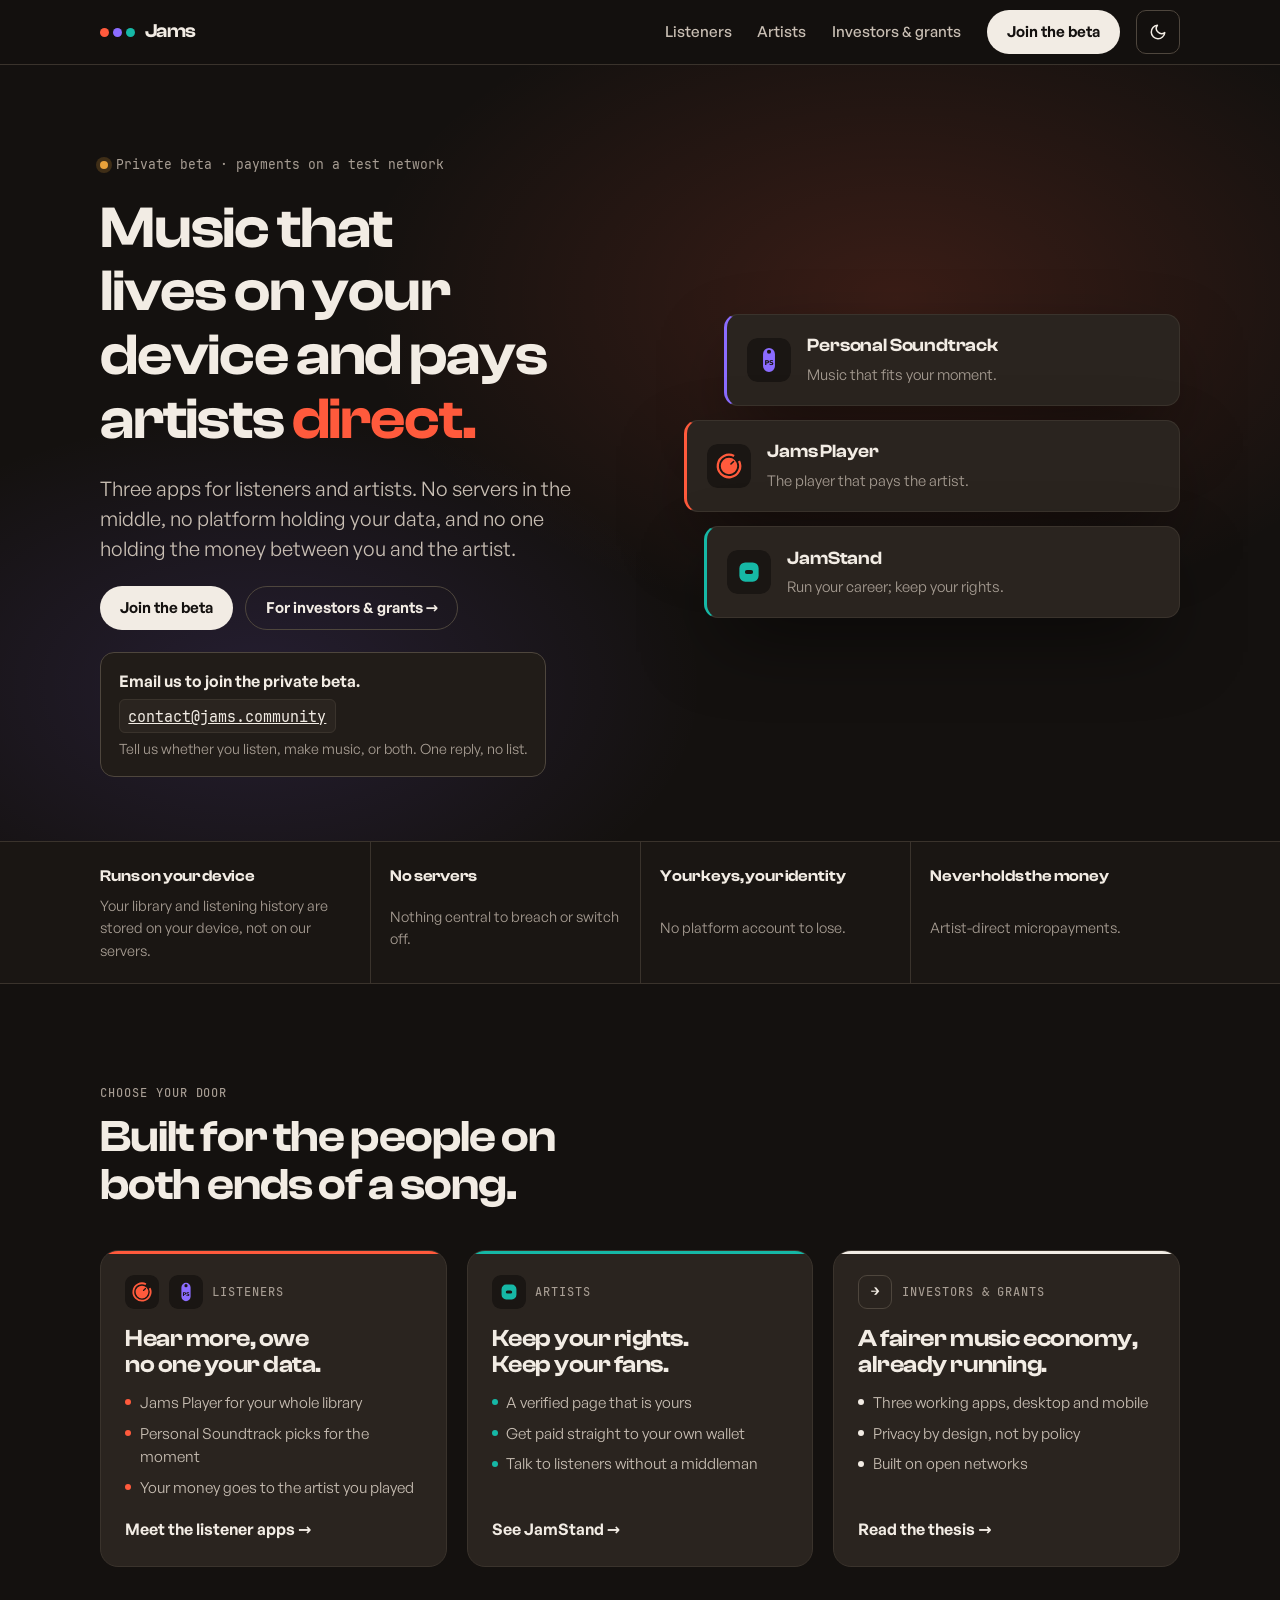
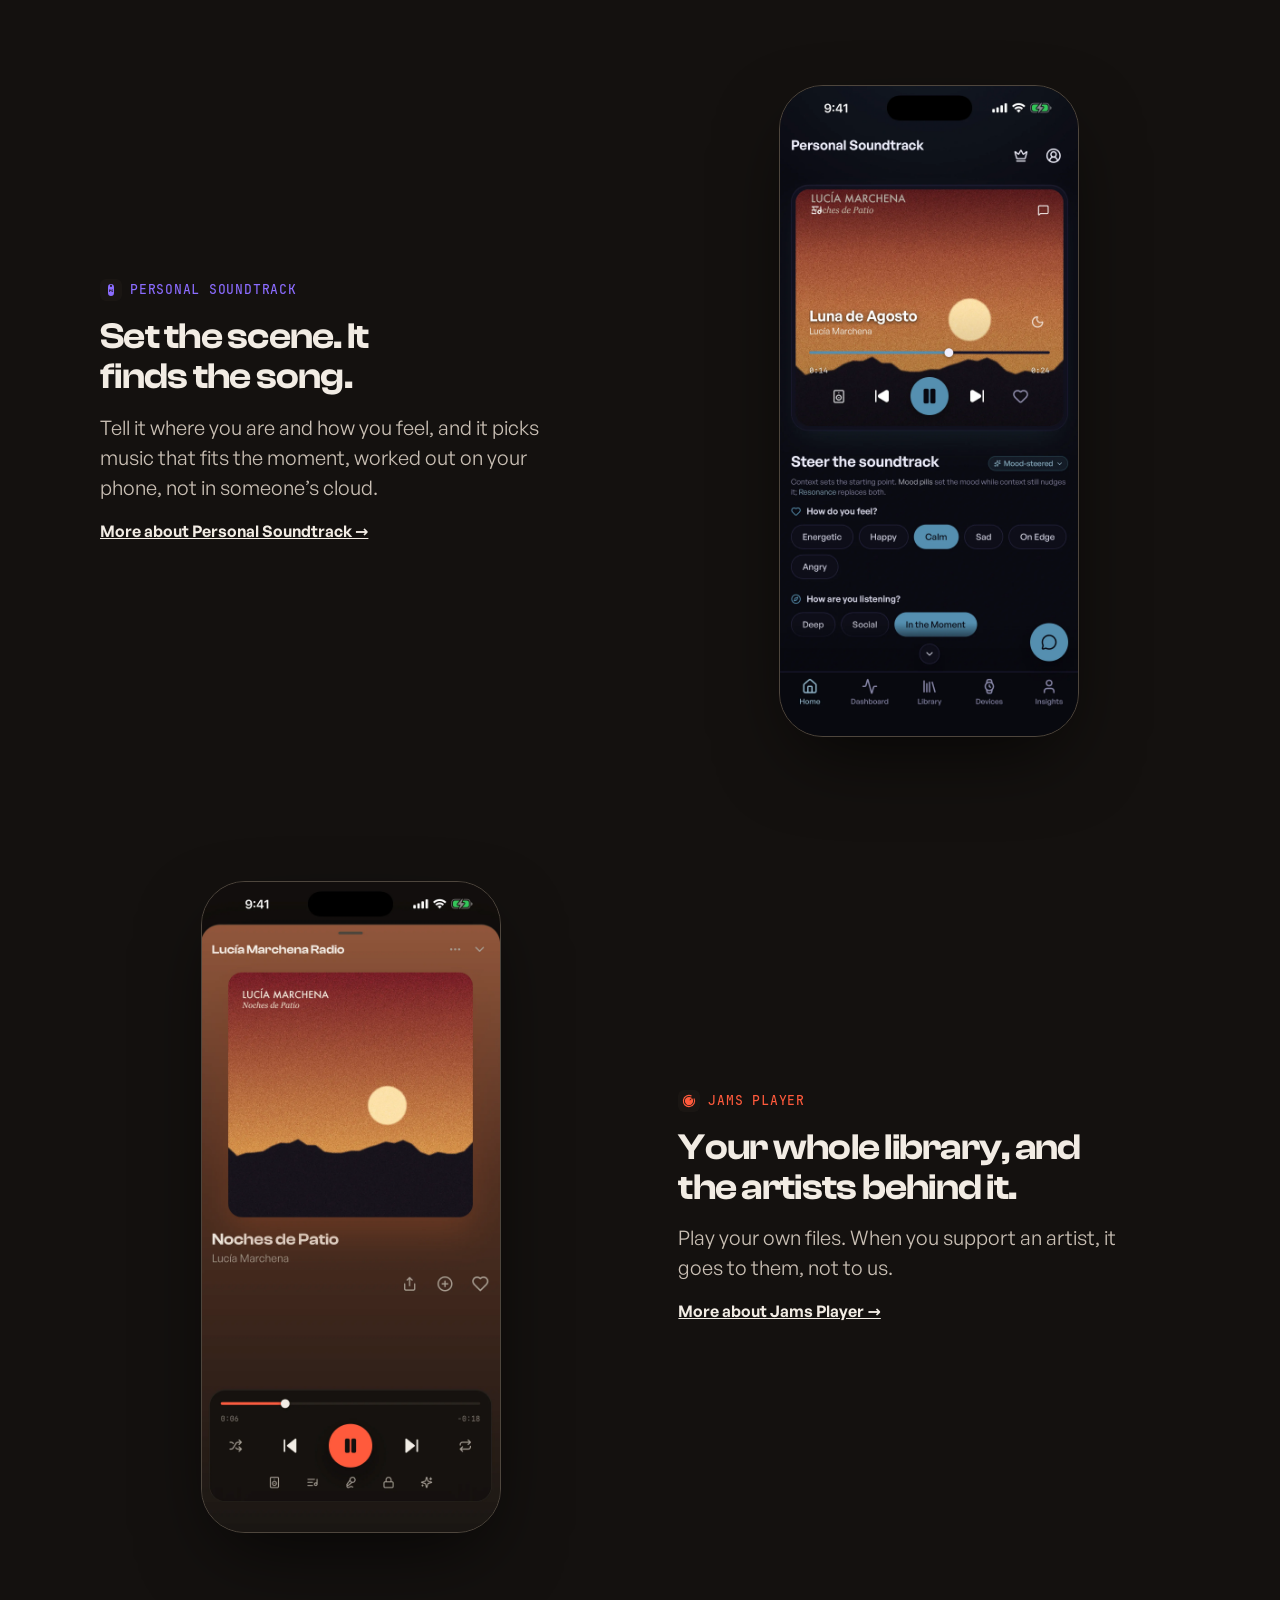
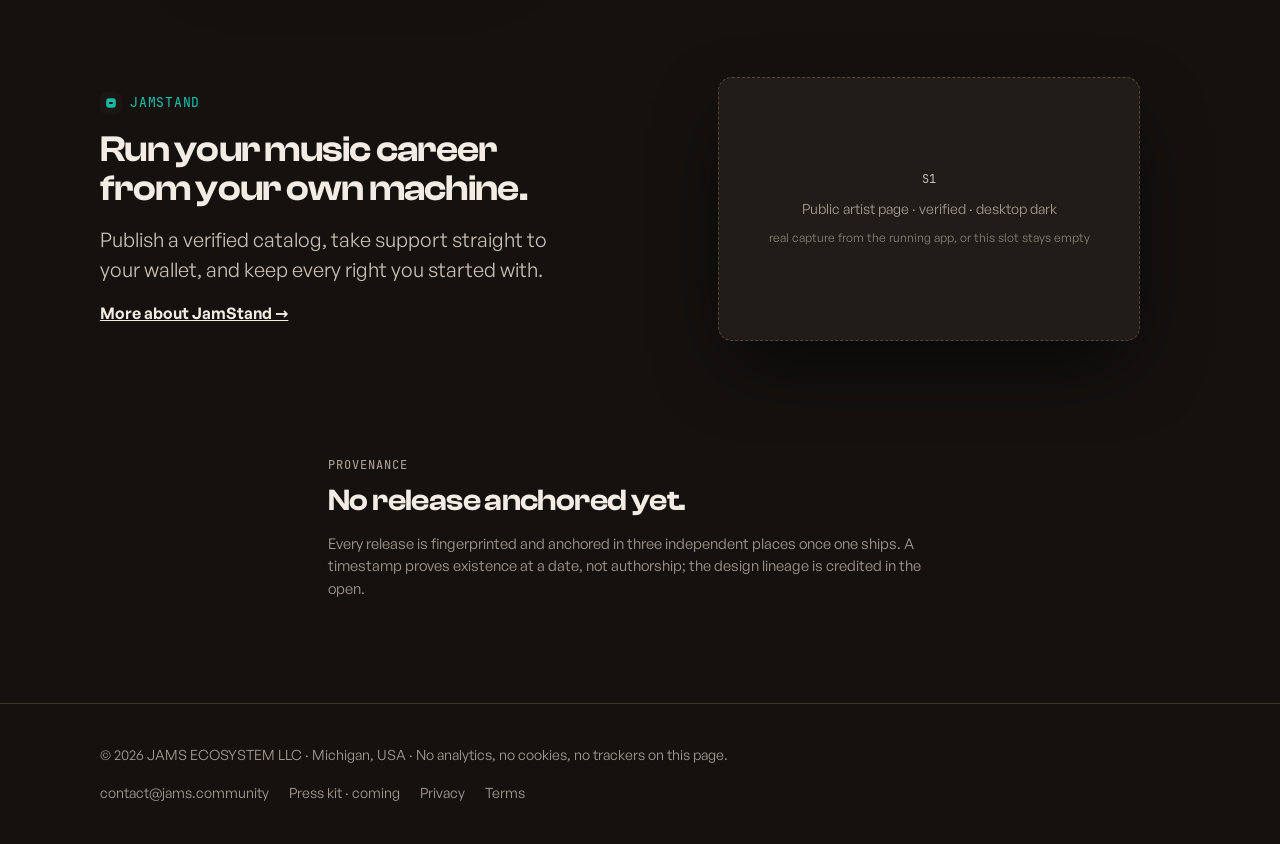
==== commit 22b3a4a4: "PS Home with mood choices" ====
--- a/index.html
+++ b/index.html
@@ -70,7 +70,7 @@
 <h3>Set the scene. It finds the song.</h3>
 <p class="lede">Tell it where you are and how you feel, and it picks music that fits the moment, worked out on your phone, not in someone&rsquo;s cloud.</p>
 <a class="more" href="./ps/">More about Personal Soundtrack &rarr;</a></div>
-<div class="f-media"><figure class="slot slot--phone" data-moment="P2"><picture><source type="image/webp" srcset="./captures/P2-iphone-dark.webp"><img src="./captures/P2-iphone-dark.png" alt="Personal Soundtrack on iPhone: the Home screen with a song playing." loading="lazy"></picture></figure></div>
+<div class="f-media"><figure class="slot slot--phone" data-moment="P2"><picture><source type="image/webp" srcset="./captures/P2-iphone-dark.webp"><img src="./captures/P2-iphone-dark.png" alt="Personal Soundtrack on iPhone: the Home screen with a song playing and mood choices below." loading="lazy"></picture></figure></div>
 </div>
 <div class="feature flip">
 <div class="f-copy"><span class="tag" style="--a:var(--jp)"><img src="./marks/jp.30a206e2.svg" alt="" width="22" height="22">Jams Player</span>
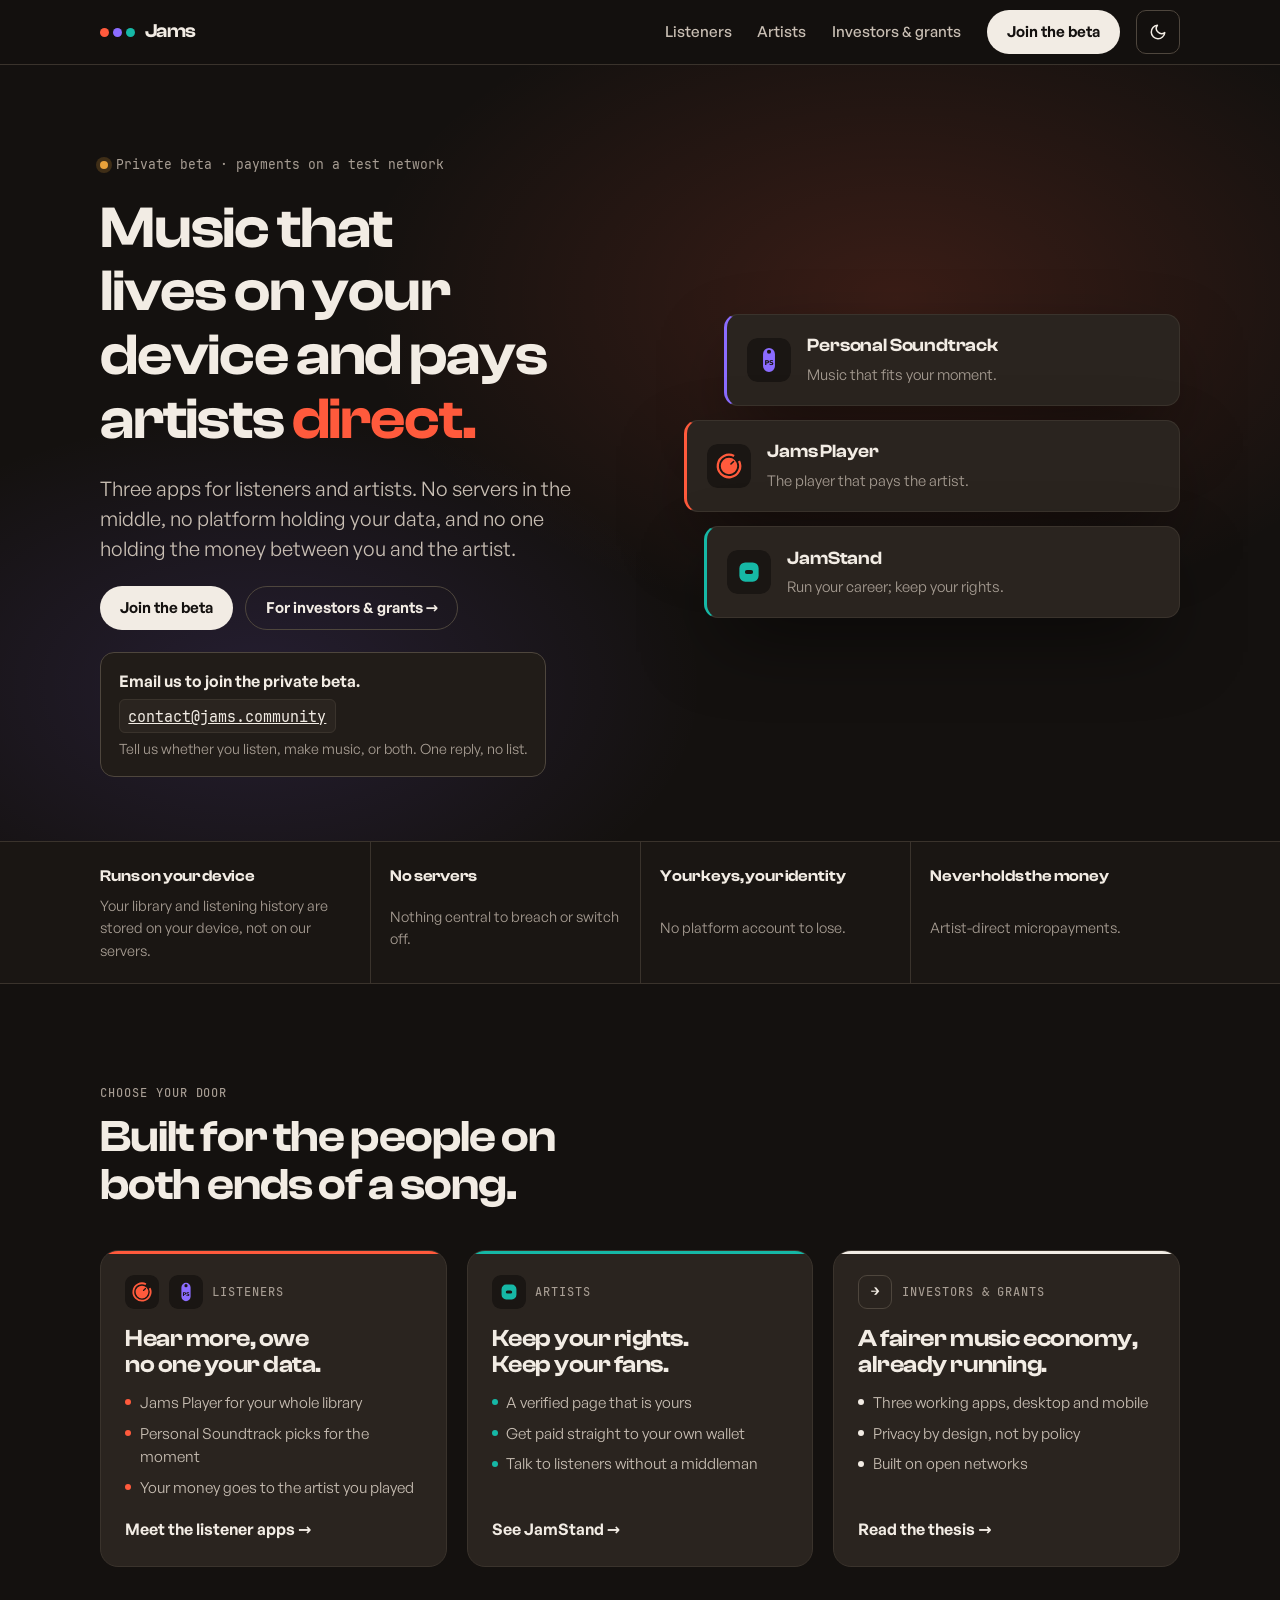
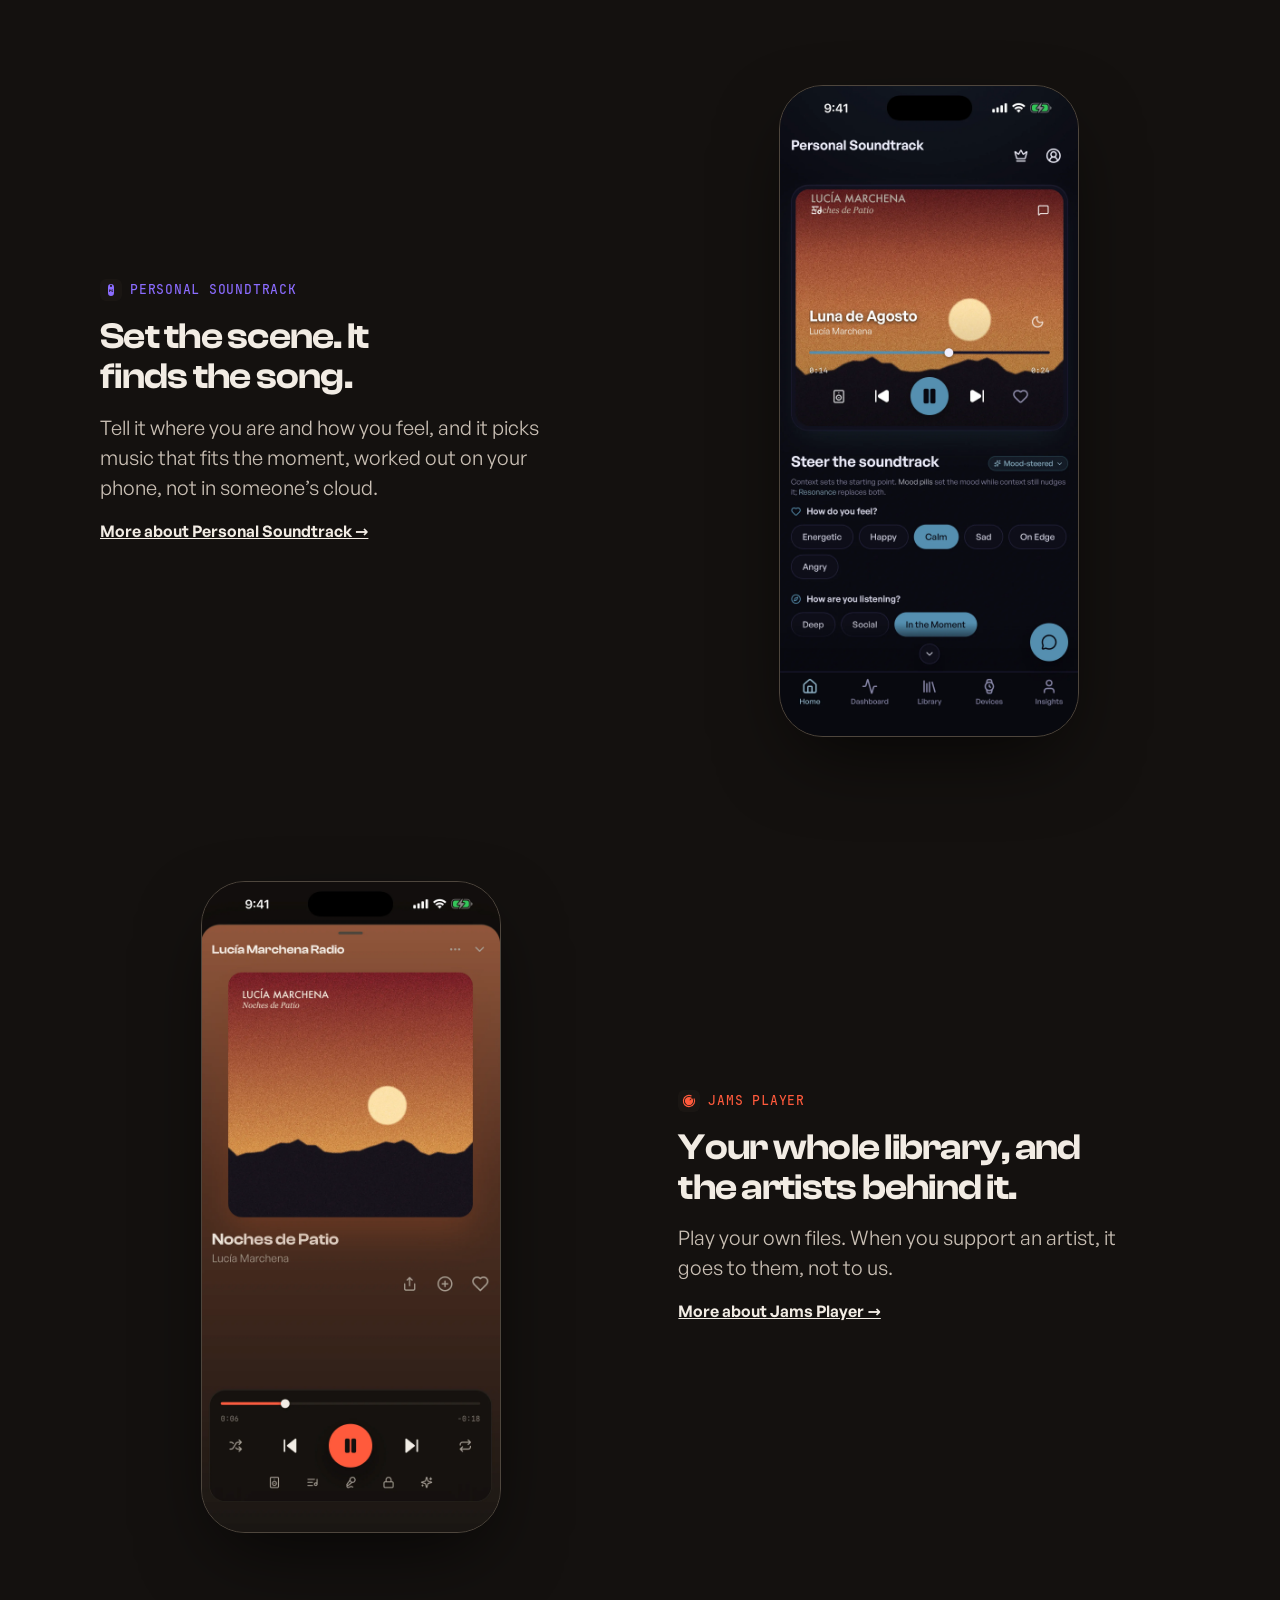
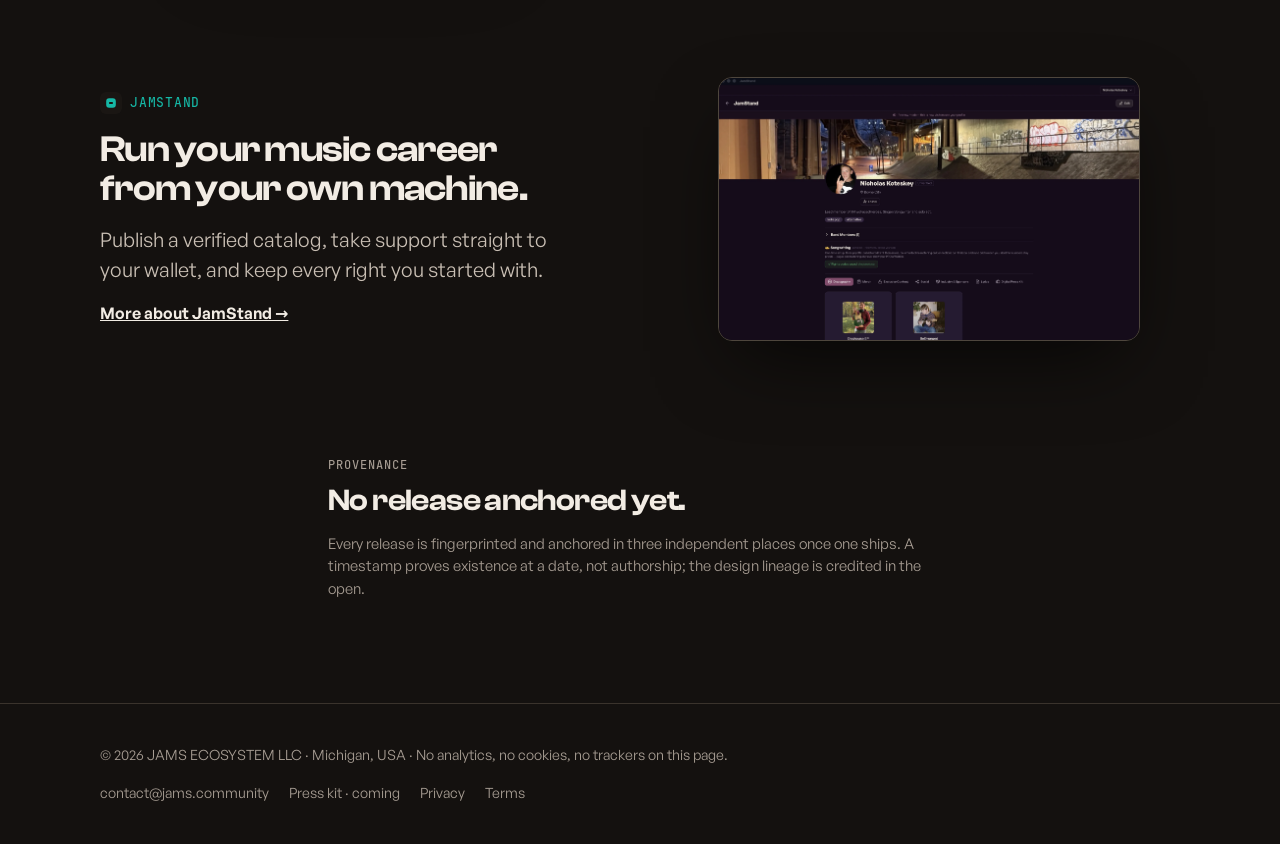
==== commit a8a4b538: "JamStand page and dashboard screenshots" ====
--- a/index.html
+++ b/index.html
@@ -84,7 +84,7 @@
 <h3>Run your music career from your own machine.</h3>
 <p class="lede">Publish a verified catalog, take support straight to your wallet, and keep every right you started with.</p>
 <a class="more" href="./jamstand/">More about JamStand &rarr;</a></div>
-<div class="f-media"><figure class="slot slot--desktop" data-moment="S1" data-alt="JamStand: a public artist page with a verified catalog."><span class="slot__id">S1</span><figcaption class="slot__note">Public artist page · verified · desktop dark</figcaption><span class="slot__flag">real capture from the running app, or this slot stays empty</span></figure></div>
+<div class="f-media"><figure class="slot slot--desktop" data-moment="S1"><picture><source type="image/webp" srcset="./captures/S1-desktop-mac-dark.webp"><img src="./captures/S1-desktop-mac-dark.png" alt="JamStand: an artist's public page with their releases." loading="lazy"></picture></figure></div>
 </div>
 </div></section>
 
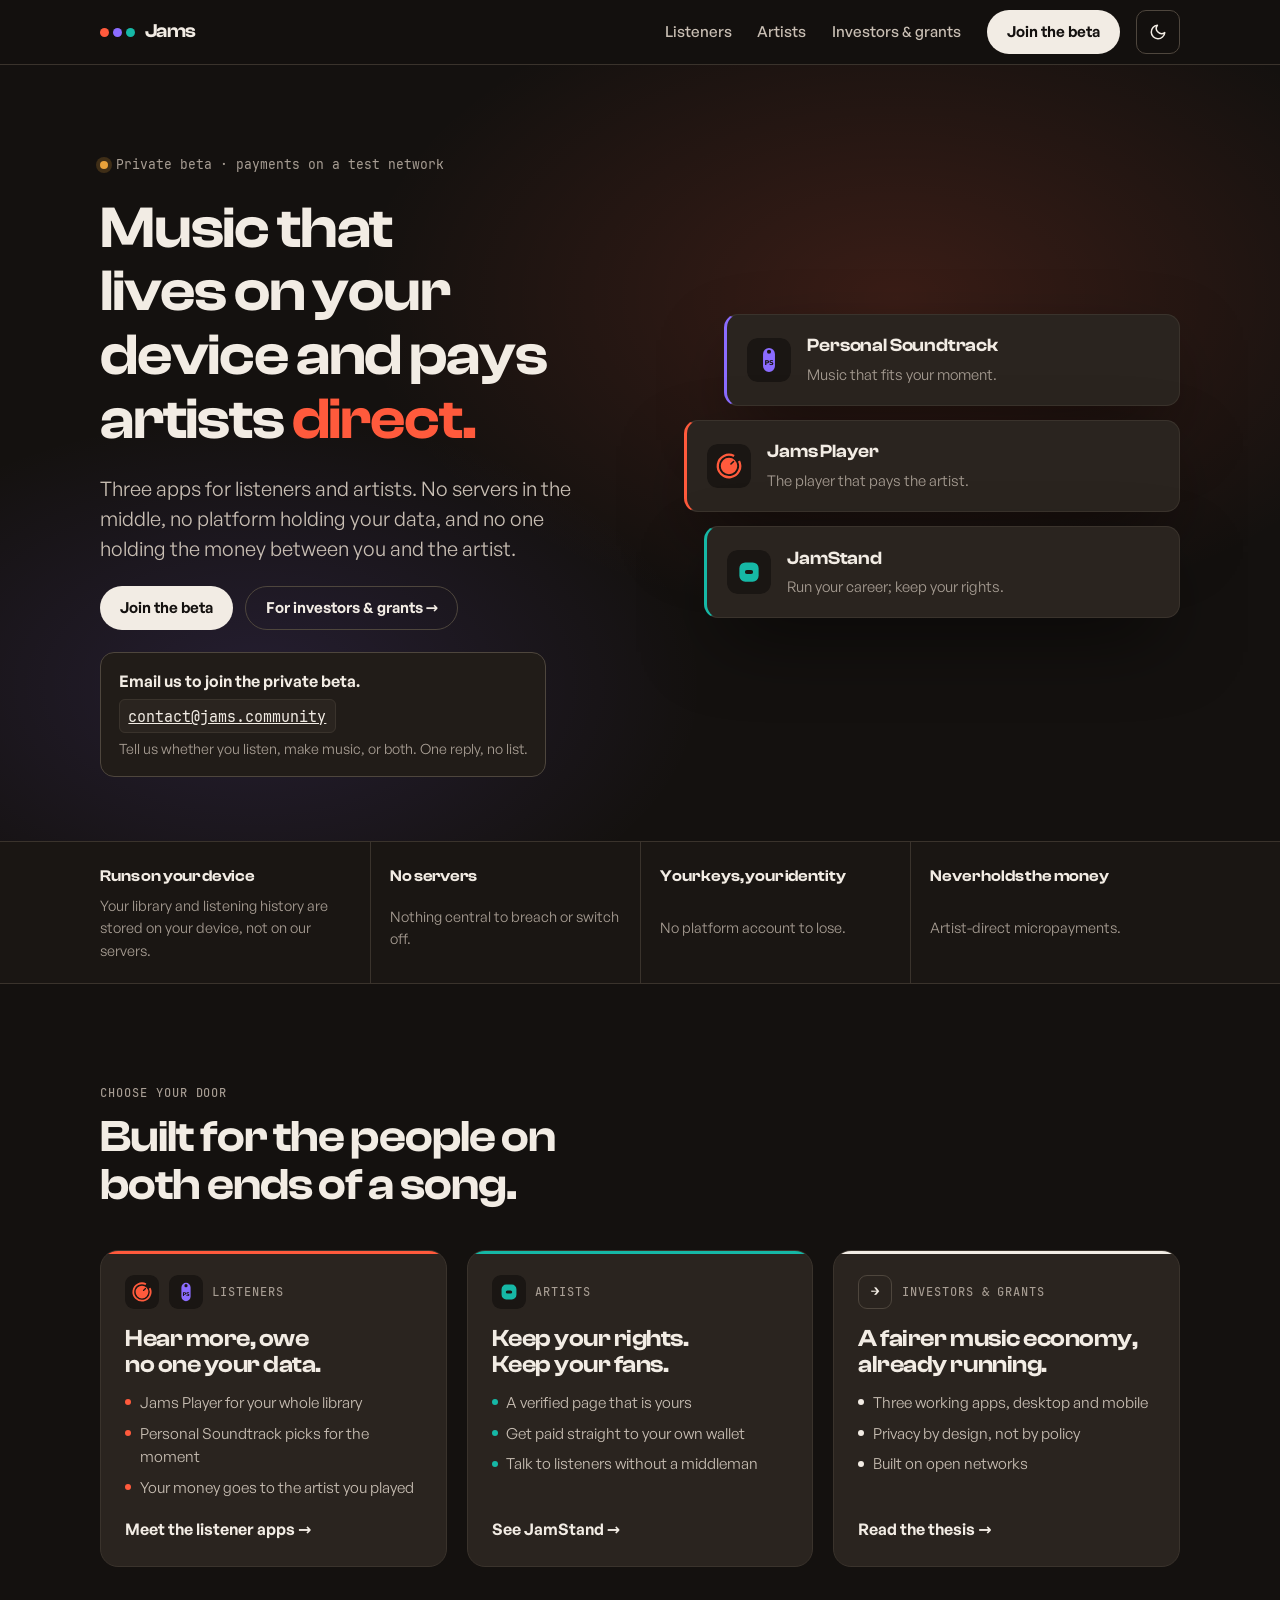
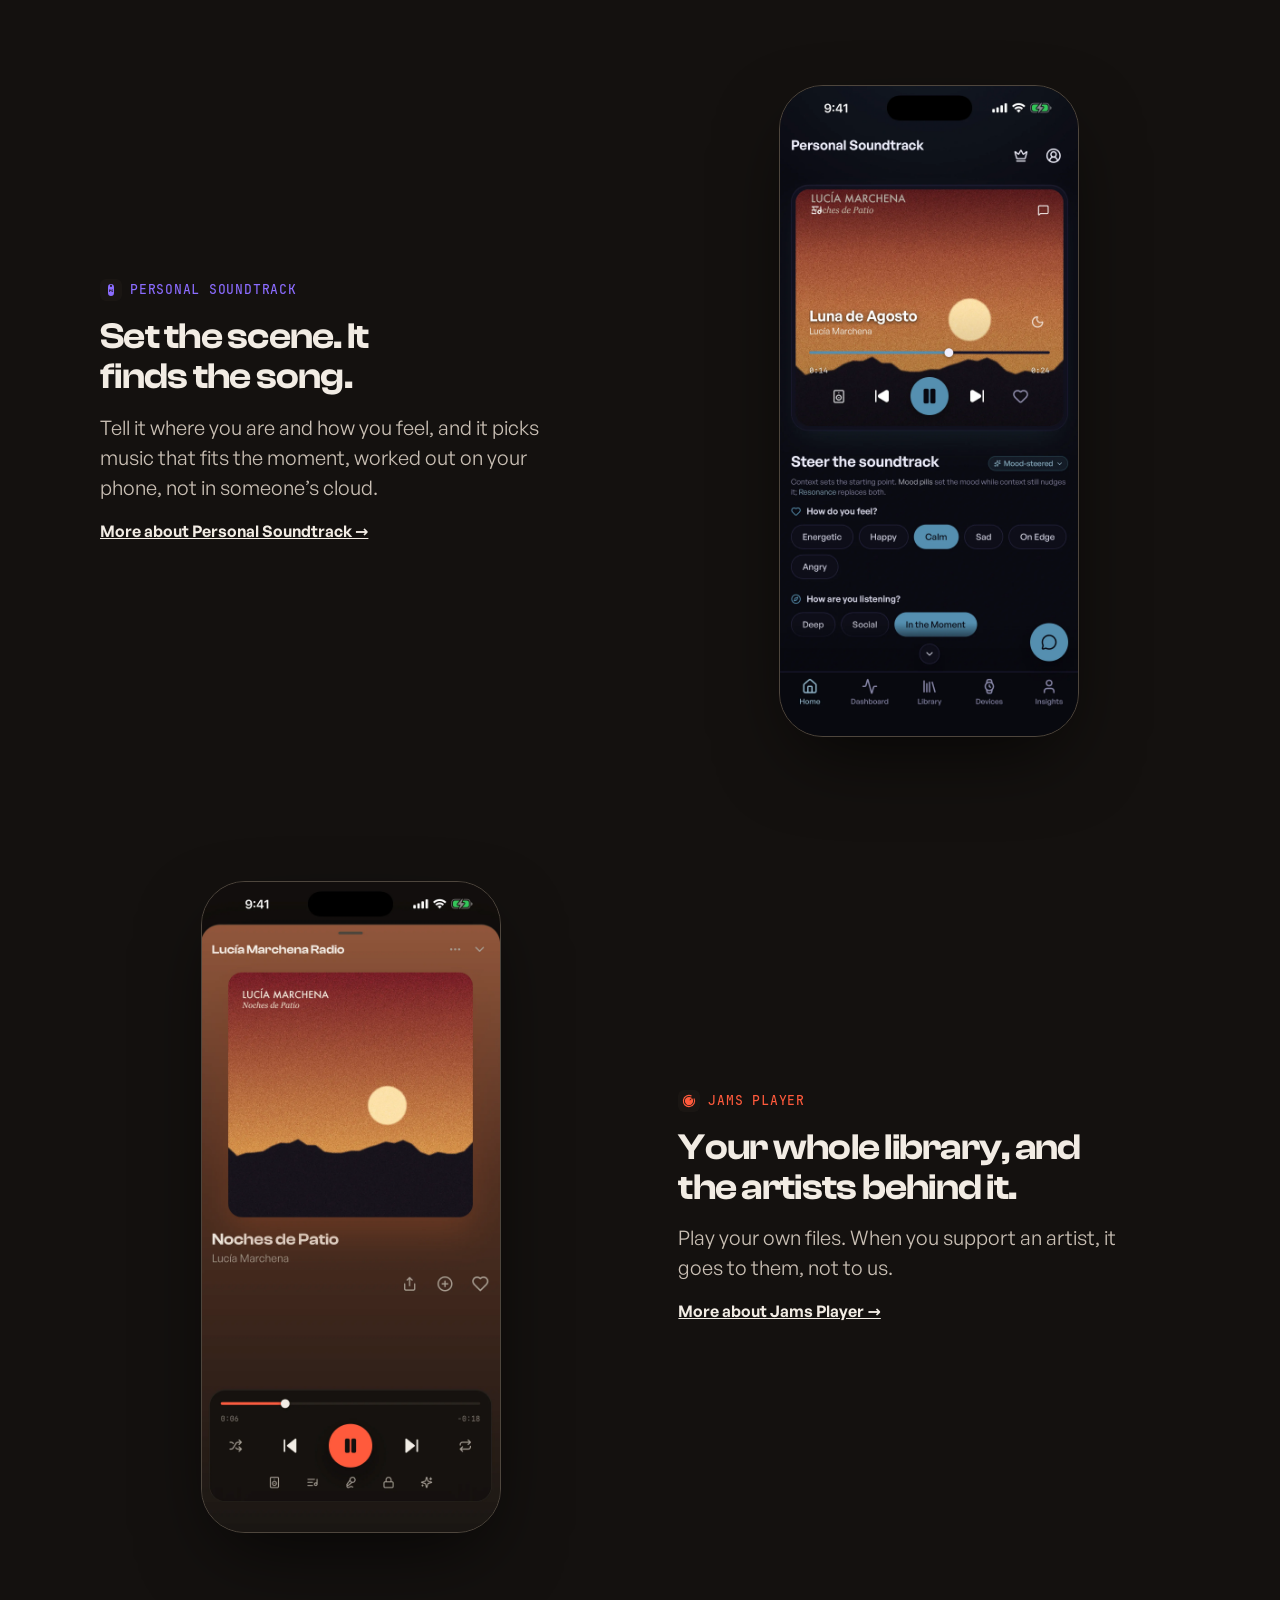
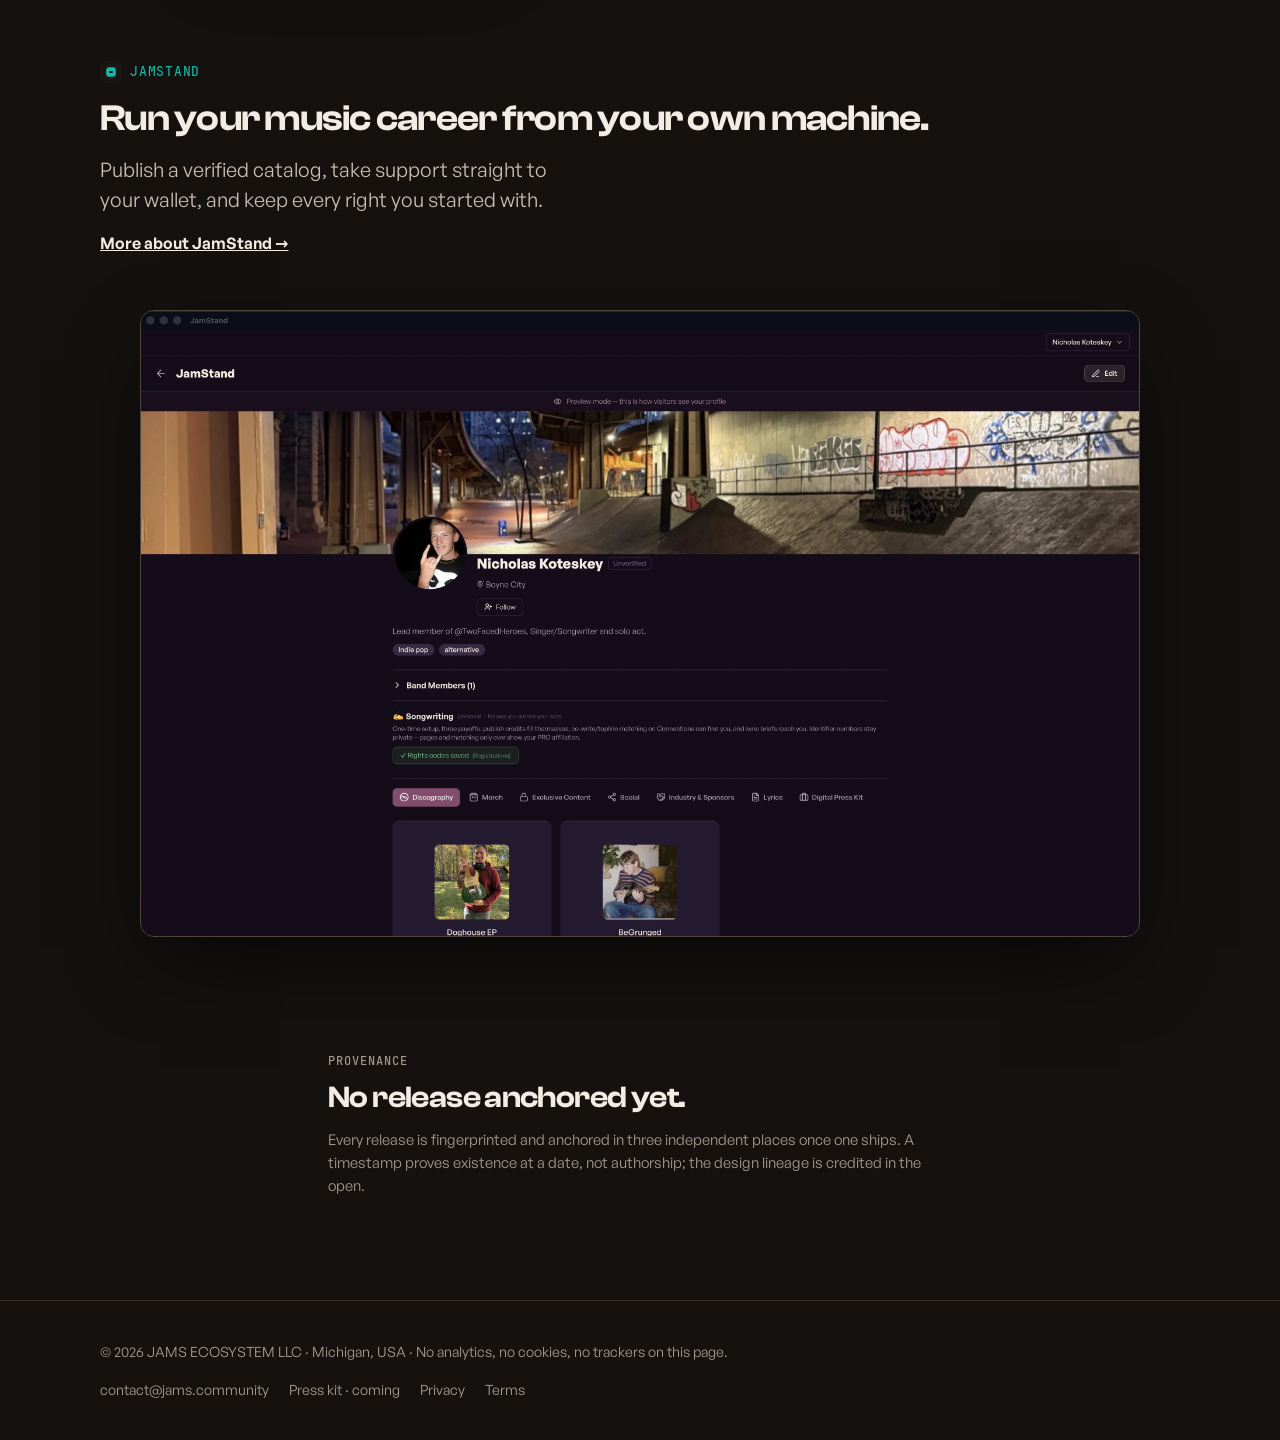
==== commit 19113589: "Desktop screenshots full width; hide empty slots (73d270c15)" ====
--- a/index.html
+++ b/index.html
@@ -9,7 +9,7 @@
 <link rel="icon" href="./marks/jams.d1a4eaee.svg">
 <link rel="stylesheet" href="./tokens.6f598be9.css">
 <link rel="stylesheet" href="./fonts.3f3f7ff3.css">
-<link rel="stylesheet" href="./site.a82a2aae.css">
+<link rel="stylesheet" href="./site.f1876d6f.css">
 <script src="./site.ae31590f.js" defer></script>
 </head>
 <body>
--- a/site.f1876d6f.css
+++ b/site.f1876d6f.css
@@ -0,0 +1,1218 @@
+/* site.css — components for the marketing site (hub, investors, JP, PS,
+   JamStand, privacy, terms), ported from the accepted mockup v2 (founder,
+   2026-10-18). Classes only; values come from tokens.css (the semantic vars
+   plus the sites layer at its end). Mobile-first: base rules stack at phone
+   width (16px gutter, no horizontal scroll); the min-width blocks restore the
+   desktop layout. */
+
+* {
+  box-sizing: border-box;
+}
+
+html {
+  -webkit-text-size-adjust: 100%;
+}
+
+body {
+  margin: 0;
+  min-height: 100vh;
+  background: var(--page);
+  color: var(--fg);
+  font-family: var(--font-text);
+  font-size: var(--text-base);
+  line-height: 1.55;
+  -webkit-font-smoothing: antialiased;
+  overflow-x: hidden;
+}
+
+img {
+  max-width: 100%;
+  height: auto;
+}
+
+.page {
+  display: flex;
+  flex-direction: column;
+  width: 100%;
+}
+
+.wrap {
+  width: 100%;
+  max-width: 1160px;
+  margin-inline: auto;
+  padding-inline: clamp(16px, 4vw, 40px);
+}
+
+h1, h2, h3 {
+  margin: 0;
+  font-family: var(--font-display);
+  font-weight: var(--weight-semibold);
+  letter-spacing: var(--track-tight);
+  line-height: 1.08;
+  text-wrap: balance;
+}
+
+p {
+  margin: 0;
+}
+
+a {
+  color: inherit;
+}
+a:hover {
+  opacity: 0.85;
+}
+
+.visually-hidden {
+  position: absolute;
+  width: 1px;
+  height: 1px;
+  padding: 0;
+  margin: -1px;
+  overflow: hidden;
+  clip: rect(0, 0, 0, 0);
+  white-space: nowrap;
+  border: 0;
+}
+
+.eyebrow {
+  font-family: var(--font-mono);
+  font-size: var(--text-xs);
+  font-weight: var(--weight-medium);
+  line-height: 1;
+  letter-spacing: 0.08em;
+  text-transform: uppercase;
+  color: var(--fg-3);
+}
+
+.lede {
+  max-width: 40ch;
+  font-size: clamp(1.05rem, 1.6vw, 1.25rem);
+  line-height: 1.5;
+  color: var(--fg-2);
+}
+
+/* ---- buttons ---- */
+.btn {
+  display: inline-flex;
+  align-items: center;
+  justify-content: center;
+  gap: 0.5rem;
+  min-height: 44px;
+  padding: 0.7rem 1.2rem;
+  border-radius: var(--radius-full);
+  border: 1px solid transparent;
+  font-family: var(--font-text);
+  font-weight: var(--weight-semibold);
+  font-size: 0.95rem;
+  line-height: 1.2;
+  text-decoration: none;
+  white-space: nowrap;
+  cursor: pointer;
+}
+.btn-primary {
+  background: var(--fg);
+  color: var(--page);
+}
+.btn-ghost {
+  border-color: var(--line-2);
+  color: var(--fg);
+  background: transparent;
+}
+
+/* ---- header / nav ---- */
+.nav {
+  position: sticky;
+  top: 0;
+  z-index: var(--z-sticky);
+  background: color-mix(in srgb, var(--page) 86%, transparent);
+  -webkit-backdrop-filter: blur(12px);
+  backdrop-filter: blur(12px);
+  border-bottom: 1px solid var(--line);
+}
+.bar {
+  display: flex;
+  align-items: center;
+  gap: 1rem;
+  min-height: 64px;
+}
+.brand {
+  display: flex;
+  align-items: center;
+  gap: 0.6rem;
+  text-decoration: none;
+  font-family: var(--font-display);
+  font-weight: var(--weight-semibold);
+  font-size: 1.2rem;
+  letter-spacing: -0.02em;
+}
+.brand__dots {
+  display: flex;
+  gap: 4px;
+}
+.brand__dots i {
+  display: block;
+  width: 9px;
+  height: 9px;
+  border-radius: 50%;
+}
+.brand__dots i:nth-child(1) { background: var(--jp); }
+.brand__dots i:nth-child(2) { background: var(--ps); }
+.brand__dots i:nth-child(3) { background: var(--js); }
+.brand__app {
+  font-weight: var(--weight-medium);
+  color: var(--fg-3);
+}
+.nav__links {
+  display: flex;
+  align-items: center;
+  gap: 1.6rem;
+  margin-left: auto;
+}
+.nav__links a:not(.btn) {
+  text-decoration: none;
+  color: var(--fg-2);
+  font-weight: var(--weight-medium);
+  font-size: 0.95rem;
+}
+.nav__links a:not(.btn):hover,
+.nav__links a[aria-current] {
+  color: var(--fg);
+}
+.nav__right {
+  display: flex;
+  align-items: center;
+  gap: 0.5rem;
+}
+.theme-toggle {
+  display: inline-flex;
+  align-items: center;
+  justify-content: center;
+  width: 44px;
+  height: 44px;
+  border-radius: var(--radius-md);
+  border: 1px solid var(--line-2);
+  background: transparent;
+  color: var(--fg);
+  cursor: pointer;
+  flex-shrink: 0;
+}
+.theme-toggle svg {
+  width: 18px;
+  height: 18px;
+}
+.theme-toggle .icon-moon { display: none; }
+:root[data-theme="dark"] .theme-toggle .icon-sun { display: none; }
+:root[data-theme="dark"] .theme-toggle .icon-moon { display: block; }
+
+.menu-btn {
+  display: none;
+  min-height: 44px;
+  padding: 0.5rem 0.8rem;
+  border: 1px solid var(--line-2);
+  border-radius: var(--radius-md);
+  background: none;
+  color: var(--fg);
+  font-family: var(--font-text);
+  font-weight: var(--weight-medium);
+  font-size: 0.9rem;
+  cursor: pointer;
+}
+.mobile-nav {
+  display: none;
+}
+@media (max-width: 820px) {
+  .bar {
+    flex-wrap: wrap;
+  }
+  .nav__links {
+    display: none;
+  }
+  .nav__right {
+    margin-left: auto;
+  }
+  .js .menu-btn {
+    display: inline-flex;
+    align-items: center;
+  }
+  /* no JS: the mobile links are simply always visible below the bar */
+  .mobile-nav {
+    display: flex;
+    flex-direction: column;
+    gap: 0.25rem;
+    padding-block: 0.5rem 1rem;
+    border-top: 1px solid var(--line);
+  }
+  .js .mobile-nav {
+    display: none;
+  }
+  .js .nav.open .mobile-nav {
+    display: flex;
+  }
+  .mobile-nav a:not(.btn) {
+    display: block;
+    padding: 0.75rem 0;
+    text-decoration: none;
+    font-weight: var(--weight-medium);
+    border-bottom: 1px solid var(--line);
+  }
+  .mobile-nav .btn {
+    margin-top: 0.75rem;
+  }
+}
+
+/* ---- hero ---- */
+.hero {
+  position: relative;
+  overflow: hidden;
+  padding-block: clamp(3rem, 7vw, 6rem) clamp(2rem, 5vw, 4rem);
+}
+.hero::before {
+  content: "";
+  position: absolute;
+  inset: 0;
+  background: var(--glow);
+  pointer-events: none;
+}
+.hero__grid {
+  position: relative;
+  display: grid;
+  grid-template-columns: minmax(0, 1.05fr) minmax(0, 1fr);
+  gap: clamp(2rem, 5vw, 4rem);
+  align-items: center;
+}
+.hero__copy {
+  display: grid;
+  gap: 1.4rem;
+  min-width: 0;
+  justify-items: start;
+}
+.hero h1 {
+  font-size: clamp(2.3rem, 4.6vw, 3.9rem);
+}
+.hero h1 em {
+  font-style: normal;
+  color: var(--accent);
+}
+.cta-row {
+  display: flex;
+  flex-wrap: wrap;
+  gap: 0.75rem;
+}
+.status {
+  display: inline-flex;
+  align-items: center;
+  gap: 0.5rem;
+  font-family: var(--font-mono);
+  font-size: 0.8rem;
+  color: var(--fg-3);
+}
+.status i {
+  width: 8px;
+  height: 8px;
+  border-radius: 50%;
+  background: var(--warn);
+  box-shadow: 0 0 0 4px color-mix(in srgb, var(--warn) 20%, transparent);
+}
+@media (max-width: 820px) {
+  .hero__grid {
+    grid-template-columns: 1fr;
+  }
+}
+
+/* hero stage: the three apps, as tiles */
+.stage {
+  position: relative;
+  display: grid;
+  gap: 0.9rem;
+  min-width: 0;
+}
+.tile {
+  display: grid;
+  grid-template-columns: auto 1fr;
+  gap: 0.2rem 1rem;
+  align-items: center;
+  padding: 1.1rem 1.25rem;
+  border: 1px solid var(--line);
+  border-left: 3px solid var(--a);
+  border-radius: 14px;
+  background: var(--card);
+  box-shadow: var(--shot-shadow);
+  text-decoration: none;
+}
+.tile--ps { --a: var(--ps); margin-left: clamp(0rem, 4vw, 2.5rem); }
+.tile--jp { --a: var(--jp); }
+.tile--js { --a: var(--js); margin-left: clamp(0rem, 2vw, 1.25rem); }
+.tile img {
+  grid-row: span 2;
+  width: 44px;
+  height: 44px;
+  border-radius: 11px;
+}
+.tile b {
+  font-family: var(--font-display);
+  font-weight: var(--weight-semibold);
+  font-size: 1.15rem;
+  letter-spacing: -0.01em;
+}
+.tile span {
+  color: var(--fg-3);
+  font-size: 0.92rem;
+}
+
+/* join panel: always visible, no JS needed */
+.join {
+  display: grid;
+  gap: 0.6rem;
+  max-width: 32rem;
+  padding: 1rem 1.1rem;
+  border: 1px solid var(--line-2);
+  border-radius: 14px;
+  background: var(--panel);
+  scroll-margin-top: 90px;
+}
+.join:target {
+  border-color: var(--accent);
+}
+.join b {
+  font-weight: var(--weight-semibold);
+}
+.join code,
+.contact code {
+  justify-self: start;
+  font-family: var(--font-mono);
+  font-size: 0.95rem;
+  user-select: all;
+  background: var(--card);
+  padding: 0.35rem 0.55rem;
+  border-radius: 6px;
+  border: 1px solid var(--line);
+}
+.join small {
+  color: var(--fg-3);
+  font-size: 0.88rem;
+}
+
+/* ---- trust strip ---- */
+.trust {
+  border-block: 1px solid var(--line);
+  background: var(--page-2);
+}
+.trust__grid {
+  display: grid;
+  grid-template-columns: repeat(4, minmax(0, 1fr));
+}
+.trust__grid > div {
+  display: grid;
+  gap: 0.3rem;
+  padding: 1.4rem 1.2rem;
+  border-left: 1px solid var(--line);
+}
+.trust__grid > div:first-child {
+  border-left: 0;
+  padding-left: 0;
+}
+.trust b {
+  font-family: var(--font-display);
+  font-weight: var(--weight-semibold);
+  font-size: 1rem;
+  letter-spacing: -0.01em;
+}
+.trust span {
+  color: var(--fg-3);
+  font-size: 0.9rem;
+}
+@media (max-width: 820px) {
+  .trust__grid {
+    grid-template-columns: repeat(2, minmax(0, 1fr));
+  }
+  .trust__grid > div {
+    border-left: 0;
+    padding-left: 0;
+    border-top: 1px solid var(--line);
+  }
+  .trust__grid > div:nth-child(-n + 2) {
+    border-top: 0;
+  }
+}
+
+/* ---- generic block + section ---- */
+.block {
+  padding-block: clamp(3.5rem, 8vw, 6.5rem);
+}
+.sec-head {
+  display: grid;
+  gap: 0.9rem;
+  max-width: 44rem;
+  margin-bottom: 2.5rem;
+}
+.sec-head h2 {
+  font-size: clamp(1.9rem, 3.6vw, 2.8rem);
+}
+
+/* ---- hub: choose your door ---- */
+.doors {
+  display: grid;
+  grid-template-columns: repeat(3, minmax(0, 1fr));
+  gap: 1.25rem;
+}
+.door {
+  --a: var(--jp);
+  position: relative;
+  display: grid;
+  grid-template-rows: auto 1fr auto;
+  gap: 1.1rem;
+  min-width: 0;
+  padding: 1.5rem;
+  border: 1px solid var(--line);
+  border-radius: 18px;
+  background: var(--card);
+  text-decoration: none;
+  overflow: hidden;
+  transition: border-color var(--dur-base), transform var(--dur-base);
+}
+.door:hover {
+  border-color: var(--a);
+  transform: translateY(-2px);
+  opacity: 1;
+}
+.door::after {
+  content: "";
+  position: absolute;
+  left: 0;
+  right: 0;
+  top: 0;
+  height: 3px;
+  background: var(--a);
+}
+.door.ps { --a: var(--ps); }
+.door.js { --a: var(--js); }
+.door.inv { --a: var(--fg); }
+.door .who {
+  display: flex;
+  align-items: center;
+  gap: 0.6rem;
+}
+.door .who img {
+  width: 34px;
+  height: 34px;
+  border-radius: 9px;
+}
+.door h3 {
+  font-size: 1.5rem;
+}
+.door ul {
+  display: grid;
+  gap: 0.45rem;
+  margin: 0.8rem 0 0;
+  padding: 0;
+  list-style: none;
+  color: var(--fg-2);
+  font-size: 0.95rem;
+}
+.door li {
+  display: flex;
+  gap: 0.55rem;
+}
+.door li::before {
+  content: "";
+  flex: none;
+  width: 6px;
+  height: 6px;
+  margin-top: 0.55em;
+  border-radius: 50%;
+  background: var(--a);
+}
+.door .go {
+  font-weight: var(--weight-semibold);
+  color: var(--fg);
+}
+.inv-mark {
+  display: grid;
+  place-items: center;
+  width: 34px;
+  height: 34px;
+  border: 1px solid var(--line-2);
+  border-radius: 9px;
+  font-family: var(--font-mono);
+  font-weight: var(--weight-semibold);
+  font-size: 0.8rem;
+}
+@media (max-width: 900px) {
+  .doors {
+    grid-template-columns: 1fr;
+  }
+}
+
+/* ---- hub: app feature rows ---- */
+.feature {
+  display: grid;
+  grid-template-columns: minmax(0, 1fr) minmax(0, 1fr);
+  gap: clamp(2rem, 6vw, 5rem);
+  align-items: center;
+}
+.feature + .feature {
+  margin-top: clamp(4rem, 9vw, 7rem);
+}
+.feature.flip .f-copy {
+  order: 2;
+}
+.f-copy {
+  display: grid;
+  gap: 1rem;
+  min-width: 0;
+  justify-items: start;
+}
+.f-copy h3 {
+  font-size: clamp(1.7rem, 3vw, 2.3rem);
+}
+.f-copy .tag {
+  display: inline-flex;
+  align-items: center;
+  gap: 0.5rem;
+  font-family: var(--font-mono);
+  font-weight: var(--weight-medium);
+  font-size: 0.8rem;
+  letter-spacing: 0.06em;
+  text-transform: uppercase;
+  color: var(--a);
+}
+.f-copy .tag img {
+  width: 22px;
+  height: 22px;
+  border-radius: 6px;
+}
+.f-copy .more {
+  font-weight: var(--weight-semibold);
+  color: var(--fg);
+}
+.f-media {
+  display: flex;
+  justify-content: center;
+  min-width: 0;
+}
+.feature .slot {
+  box-shadow: var(--shot-shadow);
+}
+@media (max-width: 820px) {
+  .feature {
+    grid-template-columns: 1fr;
+  }
+  .feature.flip .f-copy {
+    order: 0;
+  }
+}
+
+/* ---- investors page ---- */
+.inv-hero {
+  position: relative;
+  padding-block: clamp(3rem, 7vw, 5.5rem) 2rem;
+}
+.inv-hero h1 {
+  max-width: 18ch;
+  margin-top: 1rem;
+  font-size: clamp(2.2rem, 5vw, 3.8rem);
+}
+.inv-hero .lede {
+  max-width: 52ch;
+  margin-top: 1.2rem;
+}
+.cols {
+  display: grid;
+  grid-template-columns: minmax(0, 13rem) minmax(0, 1fr);
+  gap: 2rem 4rem;
+  padding-block: 2.75rem;
+  border-top: 1px solid var(--line);
+}
+.cols h2 {
+  font-size: 1.25rem;
+  letter-spacing: -0.01em;
+}
+.cols .body {
+  display: grid;
+  gap: 1rem;
+  min-width: 0;
+  max-width: 62ch;
+  color: var(--fg-2);
+}
+.cols .body strong {
+  color: var(--fg);
+  font-weight: var(--weight-semibold);
+}
+@media (max-width: 760px) {
+  .cols {
+    grid-template-columns: 1fr;
+    gap: 1rem;
+  }
+}
+.built {
+  display: grid;
+  grid-template-columns: repeat(2, minmax(0, 1fr));
+  gap: 1px;
+  background: var(--line);
+  border: 1px solid var(--line);
+  border-radius: 14px;
+  overflow: hidden;
+}
+.built > div {
+  display: grid;
+  gap: 0.3rem;
+  align-content: start;
+  padding: 1.1rem 1.2rem;
+  background: var(--card);
+}
+.built b {
+  display: flex;
+  flex-wrap: wrap;
+  align-items: center;
+  gap: 0.5rem;
+  font-weight: var(--weight-semibold);
+  color: var(--fg);
+}
+.built span {
+  font-size: 0.92rem;
+}
+.pill {
+  font-family: var(--font-mono);
+  font-weight: var(--weight-regular);
+  font-size: 0.68rem;
+  text-transform: uppercase;
+  letter-spacing: 0.06em;
+  padding: 0.15rem 0.45rem;
+  border-radius: var(--radius-full);
+  border: 1px solid currentColor;
+}
+.pill.live { color: var(--ok); }
+.pill.test { color: var(--warn); }
+@media (max-width: 620px) {
+  .built {
+    grid-template-columns: 1fr;
+  }
+}
+.good {
+  display: grid;
+  gap: 0.9rem;
+  margin: 0;
+  padding: 0;
+  list-style: none;
+}
+.good li {
+  padding-left: 1.1rem;
+  border-left: 2px solid var(--line-2);
+}
+.good li b {
+  display: block;
+  color: var(--fg);
+  font-weight: var(--weight-semibold);
+}
+.contact {
+  display: flex;
+  flex-wrap: wrap;
+  align-items: center;
+  gap: 0.75rem;
+}
+.small {
+  font-size: 0.9rem;
+}
+
+/* ---- provenance (hub) ---- */
+.provenance {
+  display: grid;
+  gap: 0.9rem;
+  max-width: 44rem;
+}
+.provenance h2 {
+  font-size: clamp(1.4rem, 2.4vw, 1.9rem);
+}
+.provenance__note {
+  color: var(--fg-3);
+  font-size: 0.92rem;
+}
+.provenance__code {
+  display: block;
+  padding: 0.5rem 0.7rem;
+  border: 1px solid var(--line);
+  border-radius: 8px;
+  background: var(--card);
+  font-family: var(--font-mono);
+  font-size: 0.8rem;
+  overflow-wrap: anywhere;
+}
+.provenance__list {
+  display: grid;
+  gap: 0.5rem;
+}
+
+/* ---- app pages: hero, sections ---- */
+.apphero {
+  position: relative;
+  overflow: hidden;
+  padding-block: clamp(3rem, 7vw, 5.5rem) clamp(1.5rem, 4vw, 3rem);
+}
+.apphero::before {
+  content: "";
+  position: absolute;
+  inset: 0;
+  background: radial-gradient(55% 70% at 75% 20%, color-mix(in srgb, var(--accent) 18%, transparent), transparent 70%);
+  pointer-events: none;
+}
+.apphero .wrap {
+  position: relative;
+  display: grid;
+  gap: 1.3rem;
+  justify-items: start;
+}
+.apphero__title {
+  max-width: 16ch;
+  font-size: clamp(2.3rem, 5vw, 3.9rem);
+}
+.apphero__sub {
+  max-width: 48ch;
+  font-size: clamp(1.05rem, 1.6vw, 1.25rem);
+  line-height: 1.5;
+  color: var(--fg-2);
+}
+.apphero .tag {
+  display: inline-flex;
+  align-items: center;
+  gap: 0.5rem;
+  font-family: var(--font-mono);
+  font-weight: var(--weight-medium);
+  font-size: 0.8rem;
+  letter-spacing: 0.06em;
+  text-transform: uppercase;
+  color: var(--accent);
+}
+.apphero .tag img {
+  width: 22px;
+  height: 22px;
+  border-radius: 6px;
+}
+.section {
+  padding-block: clamp(2.5rem, 6vw, 4.5rem);
+  border-top: 1px solid var(--line);
+}
+.section > .wrap {
+  display: grid;
+  gap: 1.25rem;
+}
+.section__title {
+  font-size: clamp(1.6rem, 3vw, 2.3rem);
+}
+.eyebrow--accent {
+  color: var(--accent);
+}
+
+/* ---- footer ---- */
+.footer {
+  margin-top: auto;
+  padding-block: 2.5rem;
+  border-top: 1px solid var(--line);
+  color: var(--fg-3);
+  font-size: 0.88rem;
+}
+.foot {
+  display: flex;
+  flex-wrap: wrap;
+  align-items: center;
+  justify-content: space-between;
+  gap: 1rem 2rem;
+}
+.foot__links {
+  display: flex;
+  flex-wrap: wrap;
+  gap: 0.5rem 1.25rem;
+}
+.foot a {
+  text-decoration: none;
+}
+.foot a:hover {
+  color: var(--fg);
+  opacity: 1;
+}
+
+/* ---- moment (alternating screenshot + copy) ---- */
+.moment {
+  display: flex;
+  flex-direction: column;
+  gap: 20px;
+  padding: 40px 16px;
+  border-top: 1px solid var(--border);
+}
+.moment__copy {
+  display: flex;
+  flex-direction: column;
+  gap: 12px;
+  max-width: 460px;
+}
+.moment__title {
+  font-size: var(--text-3xl);
+}
+.moment__sentence {
+  font-size: var(--text-md);
+  line-height: var(--leading-base);
+  color: var(--text-secondary);
+}
+.moment__media {
+  display: flex;
+  justify-content: center;
+}
+
+/* ---- screenshot slot (placeholder until the capture pipeline fills it) --- */
+.slot {
+  display: flex;
+  flex-direction: column;
+  align-items: center;
+  justify-content: center;
+  gap: 10px;
+  width: 100%;
+  border: 1px dashed var(--border-strong);
+  background: var(--surface);
+  color: var(--text-tertiary);
+  text-align: center;
+  padding: 24px;
+}
+.slot--phone {
+  max-width: 300px;
+  /* M-1 (2026-09-16 review): SPEC §3 ships iPhone 6.9" captures at
+     1320x2868 (1:2.172) — the old 300/580 (1:1.933) box cropped ~11% off
+     every real phone screenshot's height under object-fit:cover, which is
+     editing a capture the spec says is never edited. */
+  aspect-ratio: 1320 / 2868;
+  border-radius: 44px;
+}
+.slot--phone picture,
+.slot--phone img {
+  object-fit: contain;
+}
+.slot--desktop {
+  max-width: 560px;
+  aspect-ratio: 560 / 350;
+  border-radius: var(--radius-lg);
+}
+.slot__id {
+  font-family: var(--font-mono);
+  font-size: var(--text-xs);
+  letter-spacing: var(--track-wide);
+  color: var(--text-secondary);
+}
+.slot__note {
+  font-size: var(--text-sm);
+  line-height: var(--leading-base);
+}
+.slot__flag {
+  font-size: var(--text-xs);
+  color: var(--text-muted);
+}
+.slot picture,
+.slot img {
+  display: block;
+  width: 100%;
+  height: 100%;
+  object-fit: cover;
+  border: 0;
+}
+.slot:has(img) {
+  border-style: solid;
+  padding: 0;
+  overflow: hidden;
+}
+
+/* ---- three-card strip ---- */
+.strip__grid {
+  display: grid;
+  grid-template-columns: 1fr;
+  gap: 16px;
+}
+.strip__card {
+  display: flex;
+  flex-direction: column;
+  gap: 8px;
+  padding: 20px;
+  border: 1px solid var(--border);
+  border-radius: var(--radius-lg);
+  background: var(--surface);
+}
+.strip__card-title {
+  font-family: var(--font-display);
+  font-weight: var(--weight-semibold);
+  font-size: var(--text-xl);
+  letter-spacing: var(--track-snug);
+}
+.strip__card-text {
+  font-size: var(--text-sm);
+  line-height: var(--leading-base);
+  color: var(--text-secondary);
+}
+
+
+/* ---- signature interaction shell ---- */
+.interaction {
+  display: flex;
+  flex-direction: column;
+  align-items: center;
+  gap: 32px;
+  padding: 24px;
+  border: 1px solid var(--border);
+  border-radius: var(--radius-2xl);
+  background: var(--surface);
+}
+
+/* Scene board (PS) — "Set the scene": three scenario buttons swap two plain
+   lines of site copy (which track it picks, one sentence of what was
+   read). M-4 (2026-09-16 review, supersedes the earlier context-readout-
+   card version): deliberately NOT a card, NOT a field list, NOT anything
+   that reads as app chrome — plain paragraphs in the site's own type, same
+   treatment as .moment__sentence elsewhere on the page. No app-screen
+   imitation — this is the site's own control, not a drawn phone frame. */
+.scene-board {
+  display: flex;
+  flex-direction: column;
+  gap: 16px;
+  width: 100%;
+}
+.scene-board__scenarios {
+  display: flex;
+  gap: 8px;
+  flex-wrap: wrap;
+}
+.scene-board__scenario {
+  padding: 8px 14px;
+  border-radius: var(--radius-full);
+  border: 1px solid var(--border-strong);
+  font-size: var(--text-sm);
+  color: var(--text-secondary);
+  background: transparent;
+  cursor: pointer;
+  font-family: inherit;
+}
+.scene-board__scenario[aria-pressed="true"] {
+  background: var(--accent);
+  color: var(--text-on-accent);
+  border-color: var(--accent);
+}
+.scene-board__caption {
+  font-size: var(--text-sm);
+  color: var(--text-muted);
+  line-height: var(--leading-base);
+}
+.scene-board__line {
+  font-size: var(--text-lg);
+  line-height: var(--leading-base);
+  color: var(--text);
+}
+.scene-board__line--read {
+  font-size: var(--text-md);
+  color: var(--text-secondary);
+}
+.scene-board__track,
+.scene-board__artist,
+.scene-board__read {
+  font-weight: var(--weight-medium);
+}
+
+
+/* ---- legal pages (Privacy, Terms) — rendered from docs/legal by
+   sites/legal.mjs. Scoped under .legal so no other page is affected. ---- */
+.legal {
+  display: flex;
+  flex-direction: column;
+  gap: 24px;
+  width: 100%;
+  max-width: 760px;
+  margin: 0 auto;
+  padding: 32px 16px 56px;
+}
+.legal__draft {
+  padding: 14px 16px;
+  border: 1px solid var(--accent);
+  border-radius: var(--radius-md);
+  background: var(--accent-ghost);
+  color: var(--text);
+  font-size: var(--text-sm);
+  line-height: var(--leading-snug);
+}
+.legal__body {
+  color: var(--text-secondary);
+  font-size: var(--text-base);
+  line-height: var(--leading-relaxed);
+}
+.legal__body > * + * {
+  margin-top: 16px;
+}
+.legal__body h1 {
+  font-size: var(--text-3xl);
+  color: var(--text);
+}
+.legal__body h2 {
+  margin-top: 32px;
+  font-size: var(--text-xl);
+  color: var(--text);
+}
+.legal__body h3,
+.legal__body h4 {
+  margin-top: 24px;
+  font-size: var(--text-lg);
+  color: var(--text);
+}
+.legal__body ul {
+  margin: 0;
+  padding-left: 22px;
+}
+.legal__body li + li {
+  margin-top: 8px;
+}
+.legal__body blockquote {
+  margin: 0;
+  padding: 12px 16px;
+  border-left: 3px solid var(--border-strong);
+  background: var(--surface);
+  border-radius: var(--radius-sm);
+}
+.legal__body blockquote p + p {
+  margin-top: 8px;
+}
+.legal__body hr {
+  border: 0;
+  border-top: 1px solid var(--border);
+}
+.legal__body code {
+  font-family: var(--font-mono);
+  font-size: 0.92em;
+}
+.legal__table {
+  overflow-x: auto;
+  border: 1px solid var(--border);
+  border-radius: var(--radius-sm);
+}
+.legal__table table {
+  width: 100%;
+  min-width: 34rem;
+  border-collapse: collapse;
+  font-size: var(--text-sm);
+  line-height: var(--leading-snug);
+}
+.legal__table th,
+.legal__table td {
+  padding: 8px 12px;
+  text-align: left;
+  vertical-align: top;
+  border-bottom: 1px solid var(--border);
+}
+.legal__table th {
+  color: var(--text);
+  font-weight: var(--weight-semibold);
+  background: var(--surface);
+}
+.legal__table tr:last-child td {
+  border-bottom: 0;
+}
+.legal__placeholder {
+  padding: 0 4px;
+  border-radius: var(--radius-sm);
+  background: var(--accent-ghost);
+  color: var(--text);
+  font-family: var(--font-mono);
+  font-size: 0.92em;
+}
+@media (min-width: 820px) {
+  .legal {
+    padding: 56px 80px 80px;
+  }
+}
+
+/* ---- app pages: moment rows laid out on the shared wrap ---- */
+.moment {
+  padding: clamp(2.5rem, 6vw, 4.5rem) 0;
+}
+.moment__inner {
+  display: grid;
+  grid-template-columns: minmax(0, 1fr);
+  gap: 2rem;
+  align-items: center;
+}
+.moment__copy {
+  max-width: 460px;
+}
+@media (min-width: 820px) {
+  .moment__inner {
+    grid-template-columns: minmax(0, 1fr) minmax(0, 1fr);
+    gap: clamp(2rem, 6vw, 5rem);
+  }
+  .moment--flip .moment__copy {
+    order: 2;
+  }
+}
+.strip {
+  padding-block: clamp(2.5rem, 6vw, 4.5rem);
+  border-top: 1px solid var(--line);
+}
+@media (min-width: 820px) {
+  .strip__grid {
+    grid-template-columns: repeat(3, minmax(0, 1fr));
+  }
+}
+
+/* beta panel on the app pages */
+.beta {
+  display: grid;
+  gap: 0.75rem;
+  max-width: 44rem;
+}
+.beta h2 {
+  font-size: clamp(1.5rem, 2.6vw, 2rem);
+}
+.beta p {
+  color: var(--fg-2);
+}
+
+/* motion: honour the reduced-motion guard set by site.js */
+@media (prefers-reduced-motion: reduce) {
+  .door { transition: none; }
+  .door:hover { transform: none; }
+}
+:root.reduced-motion .door {
+  transition: none;
+}
+:root.reduced-motion .door:hover {
+  transform: none;
+}
+/* Public release: a moment with no real screenshot yet shows its copy only
+   (founder 2026-10-29: hide empty spots). The media column collapses and the
+   copy takes the full width. */
+/* :has() never nests inside :has() (the browser drops the whole rule), so
+   these test for a missing img with :not(:has(...)) instead. */
+.f-media:not(:has(img)),
+.moment__media:not(:has(img)) {
+  display: none;
+}
+.feature:has(> .f-media):not(:has(> .f-media img)),
+.moment__inner:has(> .moment__media):not(:has(> .moment__media img)) {
+  grid-template-columns: minmax(0, 1fr);
+}
+
+/* Desktop captures run full width (founder 2026-10-29: desktop shots were too
+   small to read). A row holding a desktop screenshot stacks: copy first, then
+   the capture across the whole wrap. Captured frames keep their own aspect
+   ratio, so nothing is cropped. Phone rows keep the two-column layout. */
+.moment__inner:has(> .moment__media > .slot--desktop img),
+.feature:has(> .f-media > .slot--desktop img) {
+  grid-template-columns: minmax(0, 1fr);
+  gap: clamp(1.5rem, 3vw, 2.5rem);
+}
+.moment--flip .moment__inner:has(> .moment__media > .slot--desktop img) .moment__copy,
+.feature.flip:has(> .f-media > .slot--desktop img) .f-copy {
+  order: -1;
+}
+.moment__inner:has(> .moment__media > .slot--desktop img) .moment__copy {
+  max-width: 640px;
+}
+.slot--desktop:has(img) {
+  max-width: none;
+  aspect-ratio: auto;
+}
+.slot--desktop:has(img) picture,
+.slot--desktop:has(img) img {
+  height: auto;
+  object-fit: contain;
+}
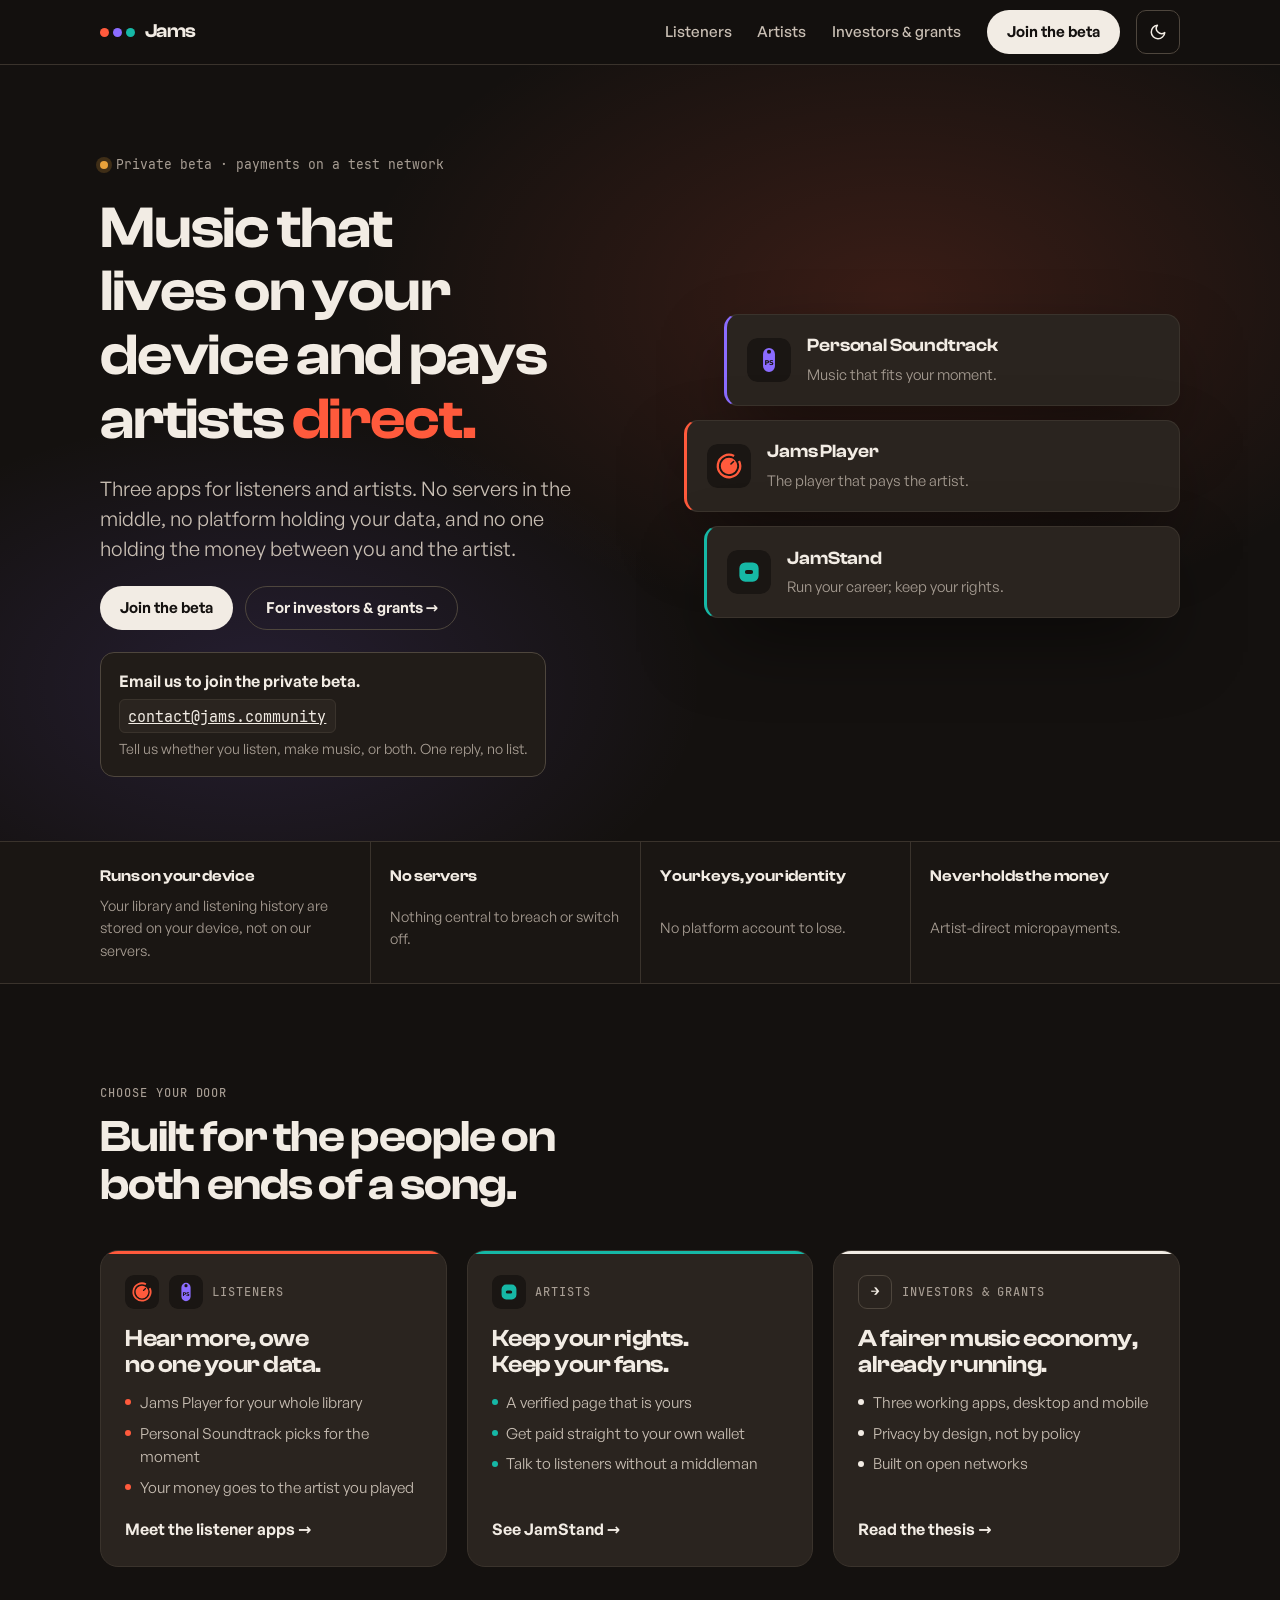
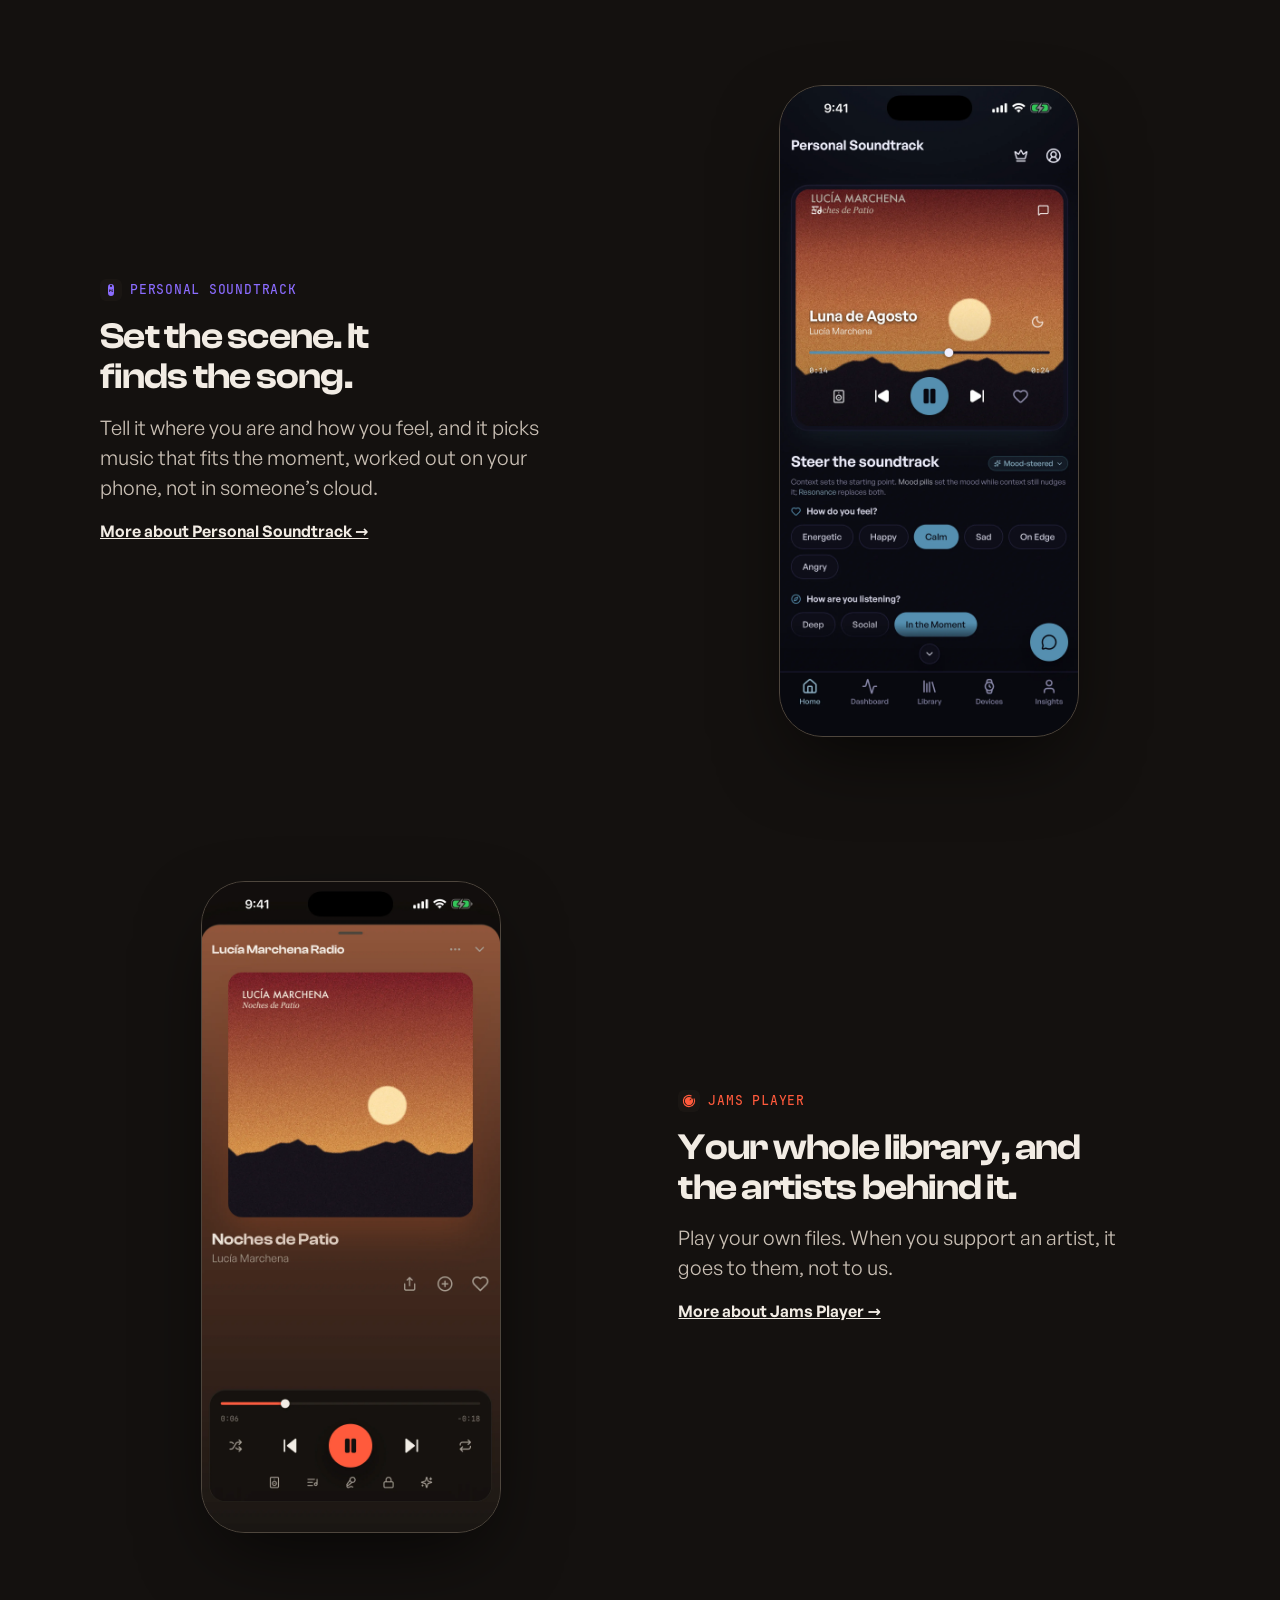
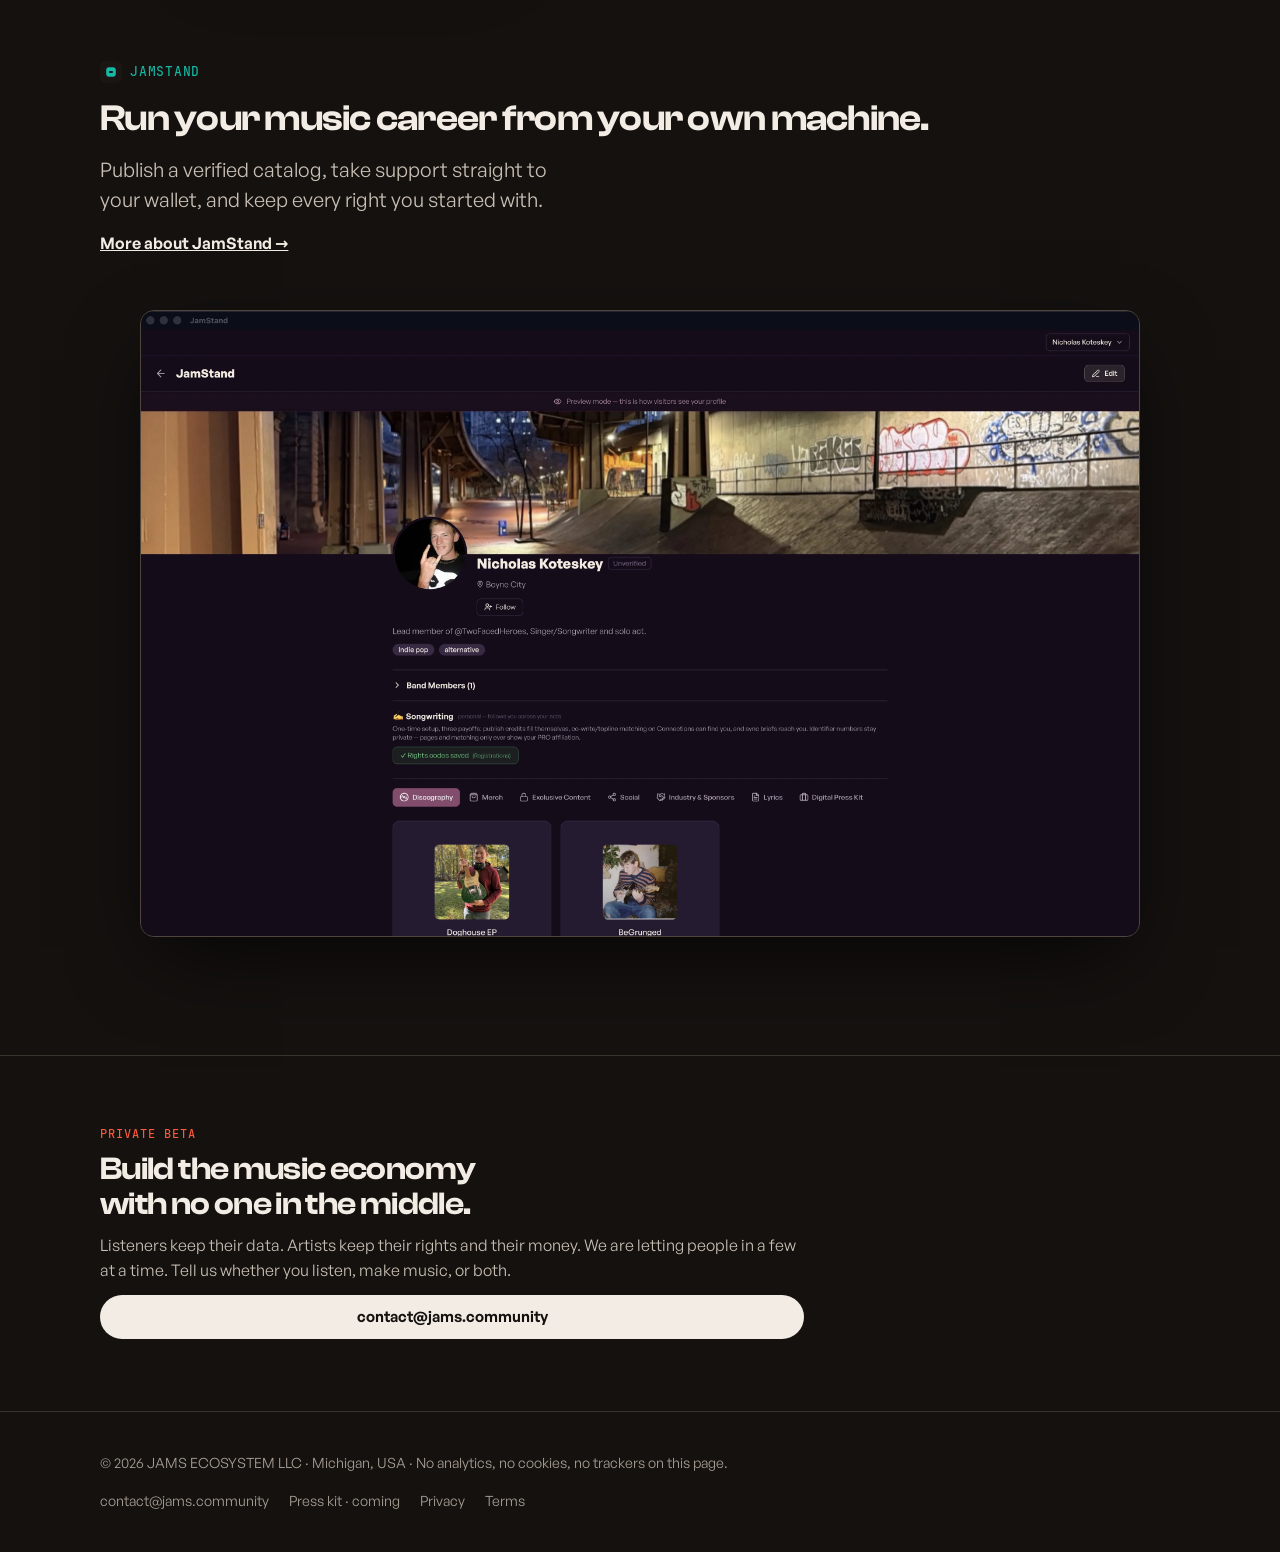
==== commit 22d211e5: "Hub closing CTA (b42fd3312)" ====
--- a/index.html
+++ b/index.html
@@ -88,7 +88,7 @@
 </div>
 </div></section>
 
-<section id="provenance" class="block" style="padding-top:0"><div class="wrap provenance"><span class="eyebrow">Provenance</span><h2 class="section__title">No release anchored yet.</h2><p class="provenance__note">Every release is fingerprinted and anchored in three independent places once one ships. A timestamp proves existence at a date, not authorship; the design lineage is credited in the open.</p></div></section>
+<section id="join-us" class="section"><div class="wrap"><div class="beta"><span class="eyebrow eyebrow--accent">Private beta</span><h2>Build the music economy with no one in the middle.</h2><p>Listeners keep their data. Artists keep their rights and their money. We are letting people in a few at a time. Tell us whether you listen, make music, or both.</p><a class="btn btn-primary" href="mailto:contact@jams.community">contact@jams.community</a></div></div></section>
 </main>
 <footer id="footer" class="footer"><div class="wrap foot">
 <p>&copy; 2026 JAMS ECOSYSTEM LLC &middot; Michigan, USA &middot; No analytics, no cookies, no trackers on this page.</p>
